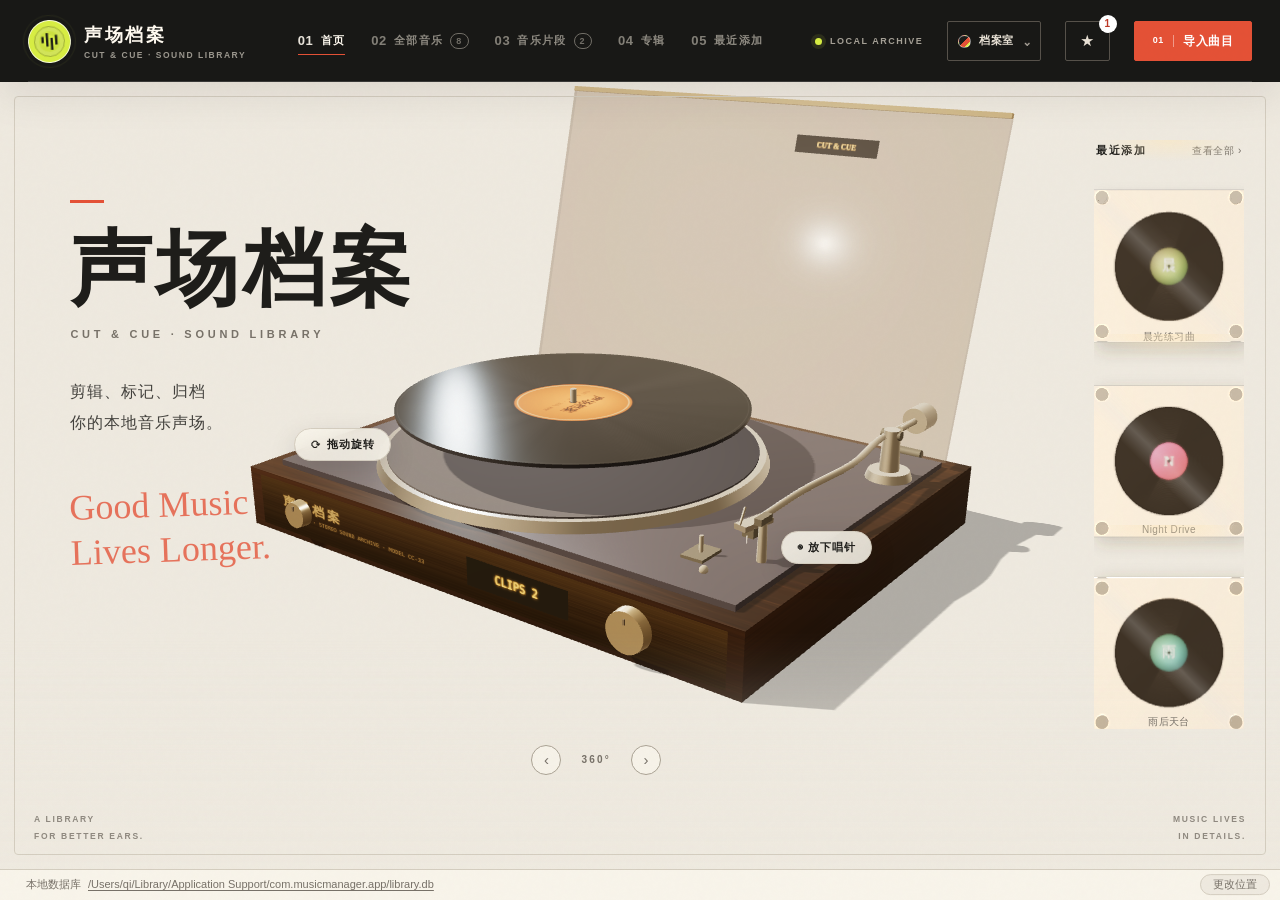
==== frontend/preview.html @ 33ef0e86 "feat: customizable database location with automatic migration - footer entry to pick a new database " ====
<!DOCTYPE html>
<html lang="zh-CN">
<head>
    <meta charset="UTF-8">
    <meta name="viewport" content="width=device-width, initial-scale=1.0">
    <title>声场档案</title>
    <link rel="stylesheet" href="style.css">
</head>

<body>

<div class="app">

    <div class="spatial-atmosphere" aria-hidden="true">
        <canvas id="soundfield"></canvas>
        <div class="spatial-orb spatial-orb-a"></div>
        <div class="spatial-orb spatial-orb-b"></div>
        <div class="spatial-grid"></div>
    </div>

    <!-- 顶部 -->
    <header class="topbar">
        <div class="brand">
            <div class="brand-icon" aria-hidden="true">
                <svg viewBox="0 0 44 44" role="presentation">
                    <path d="M8 24h4V13H8v11Zm8 7h4V7h-4v24Zm8 6h4V16h-4v21Zm8-9h4V11h-4v17Z"/>
                </svg>
            </div>
            <div>
                <div class="brand-title">声场档案</div>
                <div class="brand-subtitle">CUT &amp; CUE · SOUND LIBRARY</div>
            </div>
        </div>

        <nav class="top-nav" aria-label="主导航">
            <button class="nav-item active" data-view="home">
                <span class="top-nav-idx" aria-hidden="true">01</span>
                <span>首页</span>
            </button>

            <button class="nav-item" data-view="all">
                <span class="top-nav-idx" aria-hidden="true">02</span>
                <span>全部音乐</span>
                <span class="nav-count" id="allCount"><span class="nav-count-value">0</span></span>
            </button>

            <button class="nav-item" data-view="clips">
                <span class="top-nav-idx" aria-hidden="true">03</span>
                <span>音乐片段</span>
                <span class="nav-count" id="clipCount"><span class="nav-count-value">0</span></span>
            </button>

            <button class="nav-item" data-view="albums">
                <span class="top-nav-idx" aria-hidden="true">04</span>
                <span>专辑</span>
            </button>

            <button class="nav-item" data-view="recent">
                <span class="top-nav-idx" aria-hidden="true">05</span>
                <span>最近添加</span>
            </button>
        </nav>

        <div class="top-actions">
            <div class="studio-status"><span></span> LOCAL ARCHIVE</div>
            <div class="theme-switcher">
                <button
                    id="themeToggleBtn"
                    class="theme-toggle"
                    type="button"
                    aria-expanded="false"
                    aria-controls="themeMenu"
                >
                    <span class="theme-toggle-swatch" aria-hidden="true"></span>
                    <span id="themeToggleLabel">档案室</span>
                    <span class="theme-toggle-chevron" aria-hidden="true">⌄</span>
                </button>
                <div id="themeMenu" class="theme-menu hidden" role="menu" aria-label="选择界面主题">
                    <div class="theme-menu-label">APPEARANCE</div>
                    <button class="theme-option" type="button" role="menuitemradio" data-theme="archive" aria-checked="true">
                        <span class="theme-preview archive-preview" aria-hidden="true"><i></i><i></i><i></i></span>
                        <span><strong>档案室</strong><small>暖纸、墨黑、朱红</small></span>
                        <b aria-hidden="true">✓</b>
                    </button>
                    <button class="theme-option" type="button" role="menuitemradio" data-theme="sky" aria-checked="false">
                        <span class="theme-preview sky-preview" aria-hidden="true"><i></i><i></i><i></i></span>
                        <span><strong>云雾</strong><small>天青、雾白、暮紫</small></span>
                        <b aria-hidden="true">✓</b>
                    </button>
                </div>
            </div>
            <button id="openCandidatePanelBtn" class="secondary-btn candidate-panel-trigger" type="button" title="候选清单" aria-label="打开候选清单" aria-expanded="false">
                <span aria-hidden="true">★</span>
                <span id="candidateNavCount" class="candidate-trigger-count">0</span>
            </button>
            <button id="importBtn" class="primary-btn">
                <span class="button-index">01</span> 导入曲目
            </button>
        </div>
    </header>


    <div class="main">

        <!-- 左侧：Tag 快捷筛选 -->
        <aside class="sidebar">

            <div class="sidebar-controls">
                <button id="sidebarCollapseBtn" class="sidebar-collapse-btn" type="button" aria-expanded="true" title="收起导航">
                    <span aria-hidden="true">‹</span>
                    <span>收起导航</span>
                </button>
            </div>

            <div class="sidebar-section tag-section">
                <div class="sidebar-title">
                    <span>快捷筛选 · 全部 Tag</span>
                    <span class="sidebar-title-actions">
                        <button id="sidebarTagClearBtn" class="hidden" type="button">清空</button>
                        <button id="sidebarTagManageBtn" type="button">管理</button>
                    </span>
                </div>

                <div id="sidebarTags" class="sidebar-tags">
                    <div class="empty-small">暂无 Tag</div>
                </div>
            </div>

        </aside>


        <!-- 主区域 -->
        <main class="content">

            <!-- 工具栏 -->
            <div class="toolbar">

                <div class="search-box">
                    <span class="search-mark" aria-hidden="true"></span>
                    <input
                        id="searchInput"
                        type="text"
                        placeholder="搜索音乐名、专辑、作者、类型、年份或 Tag"
                    >
                    <button id="clearSearch" class="clear-search">×</button>
                    <span class="search-key" aria-hidden="true">/ </span>
                </div>

                <div id="viewButtons" class="view-buttons">
                    <button class="view-btn active" data-layout="list" title="列表视图" aria-label="列表视图">
                        ☰
                    </button>
                    <button class="view-btn" data-layout="grid" title="网格视图" aria-label="网格视图">
                        ▦
                    </button>
                </div>

                <button id="filterToggleBtn" class="secondary-btn toolbar-btn" aria-expanded="false">
                    ⌘ 筛选 <span id="filterActiveIndicator" class="filter-active-indicator hidden" aria-hidden="true"></span>
                </button>

                <button id="selectionToggleBtn" class="secondary-btn toolbar-btn">
                    选择
                </button>

                <button id="rowPlayToggleBtn" class="secondary-btn toolbar-btn" aria-pressed="true">
                    点击试听：开
                </button>

            </div>

            <div class="main-scroll-area">
            <section id="filterPanel" class="filter-panel hidden" aria-label="标签筛选">
                <div class="filter-panel-header">
                    <div>
                        <strong>当前筛选</strong>
                        <span id="filterEmptyHint">还没选中任何 Tag，在左侧点 Tag 即可筛选</span>
                    </div>
                    <div>
                        <button id="clearFiltersBtn" class="text-btn">清空筛选</button>
                    </div>
                </div>
                <div id="activeFilterTags" class="active-filter-tags"></div>
            </section>

            <section id="bulkToolbar" class="bulk-toolbar hidden">
                <span id="selectionCount">已选择 0 首</span>
                <button id="selectAllVisibleBtn" class="text-btn">全选本页</button>
                <div id="bulkTagControls" class="bulk-tag-controls">
                    <input id="bulkTagInput" type="text" placeholder="输入 Tag">
                    <button id="bulkAddTagBtn" class="secondary-btn">添加 Tag</button>
                    <button id="bulkRemoveTagBtn" class="secondary-btn">移除 Tag</button>
                </div>
                <button id="bulkDeleteBtn" class="text-btn danger-btn">删除已选</button>
                <button id="exitSelectionBtn" class="text-btn">完成</button>
            </section>


            <!-- 页面标题 -->
            <div class="page-header">
                <div>
                    <div class="page-kicker">THE SOUND ARCHIVE / 2026</div>
                    <h1 id="pageTitle">全部音乐</h1>
                    <div id="pageDescription" class="page-description">
                        你的本地音乐素材
                    </div>
                </div>

                <div class="result-info" id="resultInfo">
                    0 个音乐
                </div>
            </div>


            <!-- 内容 -->
            <div id="contentArea" class="content-area">
                <!-- JS 渲染 -->
            </div>
            </div>

        </main>


        <!-- 右侧详情 -->
        <aside id="detailPanel" class="detail-panel hidden">

            <div class="detail-header">
                <div class="detail-title">音乐详情</div>
                <button id="closeDetail" class="icon-btn">×</button>
            </div>

            <div id="detailContent"></div>

        </aside>

        <aside id="musicClipsPanel" class="music-clips-panel hidden">
            <div class="detail-header">
                <div>
                    <div class="detail-title">音乐片段</div>
                    <div id="musicClipsSource" class="clip-editor-source"></div>
                </div>
                <button id="closeMusicClips" class="icon-btn">×</button>
            </div>
            <div id="musicClipsBody" class="clips-panel-body"></div>
        </aside>


        <!-- 右侧候选面板 -->
        <aside id="candidatePanel" class="detail-panel hidden">

            <div class="detail-header">
                <div class="detail-title">
                    候选清单
                    <span id="candidatePanelCount" class="detail-title-count"></span>
                </div>
                <div class="candidate-panel-actions">
                    <button id="clearCandidatesBtn" class="text-btn" type="button">清空</button>
                    <button id="closeCandidatePanel" class="icon-btn">×</button>
                </div>
            </div>

            <div id="candidatePanelBody" class="detail-content"></div>

        </aside>

    </div>


    <!-- 底部播放器 -->
    <footer id="playerBar" class="player-bar hidden">

        <audio id="barAudio" preload="auto"></audio>

        <div class="player-left">

            <div class="player-icon">
                <canvas class="player-vinyl" width="84" height="84" aria-hidden="true"></canvas>
            </div>

            <div class="player-info">

                <div id="playerTitle" class="player-title">
                    未在播放
                </div>

                <div id="playerMeta" class="player-meta">
                    —
                </div>

            </div>

        </div>


        <div class="player-center">

            <button id="playerPrevBtn" class="player-btn" title="上一首">
                ⏮
            </button>

            <button id="playerPlayBtn" class="player-btn player-play" title="播放/暂停">
                ▶
            </button>

            <button id="playerNextBtn" class="player-btn" title="下一首">
                ⏭
            </button>

        </div>


        <div class="player-right">

            <canvas id="playerWave" title="进度"></canvas>

            <span id="playerTime" class="player-time">
                00:00 / 00:00
            </span>

            <button id="playerAddCandidateBtn" class="player-btn" title="加入候选">
                ＋
            </button>

            <button id="playerCandidatesBtn" class="player-btn" title="候选列表">
                ★
                <span id="candidateBadge" class="badge">0</span>
            </button>

            <button id="playerCloseBtn" class="player-btn" title="关闭播放器">
                ×
            </button>

        </div>

    </footer>

    <div class="database-path-wrap">
        <button id="databasePathLink" class="database-path" type="button" title="在 Finder 中显示数据库文件">
            <span>本地数据库</span>
            <span id="databasePath">正在读取数据库位置…</span>
        </button>
        <button id="changeDbLocationBtn" class="database-path-change" type="button" title="更改数据库位置">更改位置</button>
    </div>

</div>


<!-- ============================= -->
<!-- 导入音乐弹窗 -->
<!-- ============================= -->

<div id="importModal" class="modal hidden">

    <div class="modal-box">

        <div class="modal-header">
            <h2>导入音乐</h2>
            <button class="icon-btn" data-close-modal>×</button>
        </div>

        <div class="modal-body">

            <div
                id="dropZone"
                class="drop-zone"
            >
                <div class="drop-icon">♫</div>

                <div class="drop-title">
                    导入本地 MP3 音乐
                </div>

                <div class="drop-description">
                    可选择多个文件夹，自动扫描其中的 MP3 文件
                </div>

                <div class="drop-append-hint">
                    再次选择会追加到本次导入，重复文件自动忽略
                </div>

                <div class="import-source-actions">
                    <button id="chooseFileBtn" class="secondary-btn">选择文件</button>
                    <button id="chooseFolderBtn" class="primary-btn">选择文件夹</button>
                </div>
            </div>

            <fieldset class="album-source-control">
                <legend>专辑识别方式</legend>
                <span class="album-source-label">专辑</span>
                <label><input type="radio" name="albumSource" value="metadata" checked> 以 MP3 属性为准</label>
                <label><input type="radio" name="albumSource" value="folder"> 以文件夹名称为准</label>
            </fieldset>


            <div id="selectedFiles" class="selected-files"></div>

        </div>

        <div class="modal-footer">
            <button class="secondary-btn" data-close-modal>
                取消
            </button>

            <button
                id="confirmImportBtn"
                class="primary-btn"
                disabled
            >
                导入
            </button>
        </div>

    </div>

</div>


<!-- ============================= -->
<!-- 编辑音乐弹窗 -->
<!-- ============================= -->

<div id="editModal" class="modal hidden">

    <div class="modal-box small">

        <div class="modal-header">
            <h2>编辑音乐信息</h2>
            <button class="icon-btn" data-close-modal>×</button>
        </div>

        <div class="modal-body">

            <input type="hidden" id="editMusicId">

            <label>
                音乐名称
                <input id="editName" type="text">
            </label>

            <label>
                专辑
                <input id="editAlbum" type="text">
            </label>

            <label>
                Tag
                <div id="editTags" class="tag-editor"></div>

                <div class="tag-input-row">
                    <input
                        id="editTagInput"
                        type="text"
                        placeholder="输入新 Tag"
                    >
                    <button id="addEditTagBtn" class="secondary-btn">
                        添加
                    </button>
                </div>
            </label>

        </div>

        <div class="modal-footer">

            <button class="secondary-btn" data-close-modal>
                取消
            </button>

            <button id="saveEditBtn" class="primary-btn">
                保存
            </button>

        </div>

    </div>

</div>


<!-- 维度的新增/重命名、Tag 的新增/重命名都在侧栏原位输入，不再有操作浮层 -->


<!-- ============================= -->
<!-- 新建片段 -->
<!-- ============================= -->

<div id="clipEditorPanel" class="clip-editor-overlay hidden" role="dialog" aria-modal="true" aria-label="音乐片段编辑器">
<aside class="clip-editor-panel">

    <div class="clip-editor-header">
        <div>
            <div id="clipEditorTitle" class="detail-title">新建音乐片段</div>
            <div id="clipEditorMusicName" class="clip-editor-source"></div>
        </div>
        <button id="closeClipEditor" class="icon-btn">×</button>
    </div>

    <div class="clip-editor-body">

            <input type="hidden" id="clipMusicId">

            <div class="clip-editor-preview">
                <audio id="clipAudio"></audio>
                <button id="playFullTrackBtn" class="secondary-btn">▶ 从头试听</button>
                <button id="previewClipBtn" class="primary-btn">▶ 循环试听</button>
                <span id="clipCurrentTime" class="clip-current-time">00:00 / 00:00</span>
            </div>

            <!-- 时间轴 -->
            <div class="timeline-editor">

                <div class="clip-range-summary">
                    <span><b>IN</b> <input id="clipStartInput" type="text" inputmode="decimal" value="00:00"></span>
                    <strong id="clipSelectionDuration">选区 00:00</strong>
                    <span><b>OUT</b> <input id="clipEndInput" type="text" inputmode="decimal" value="00:00"></span>
                </div>

                <div id="timelineTrack" class="timeline-track">

                    <div id="timelinePlayhead" class="timeline-playhead"></div>

                    <div id="timelineSelection" class="timeline-selection">
                        <div id="startHandle" class="timeline-handle left" aria-label="入点"></div>
                        <div id="endHandle" class="timeline-handle right" aria-label="出点"></div>
                    </div>

                </div>

                <div class="timeline-buttons">
                    <button id="setStartBtn" class="secondary-btn" title="快捷键 I">
                        设入点 <kbd>I</kbd>
                    </button>

                    <button id="setEndBtn" class="secondary-btn" title="快捷键 O">
                        设出点 <kbd>O</kbd>
                    </button>
                </div>
                <p class="timeline-help">拖动两端调整范围；点击轨道定位播放头，再用 I / O 标记。</p>

            </div>


            <label class="clip-name-field">
                保存为素材 <span>可修改</span>
                <input
                    id="clipName"
                    type="text"
                    placeholder="例如：情绪渐起"
                >
            </label>


            <details class="clip-tags-details">
                <summary>Tag <span>可选</span></summary>

                <div
                    id="clipTags"
                    class="tag-editor"
                ></div>

                <div class="tag-input-row">

                    <input
                        id="clipTagInput"
                        type="text"
                        placeholder="输入新 Tag"
                    >

                    <button
                        id="addClipTagBtn"
                        class="secondary-btn"
                    >
                        添加
                    </button>

                </div>

                <div class="tag-suggestions">
                    <div class="suggestion-title">
                        已有 Tag
                    </div>

                    <div id="clipTagSuggestions"></div>
                </div>

            </details>

    </div>

    <div class="clip-editor-footer">
        <button id="cancelClipEditor" class="secondary-btn">取消</button>
        <button id="saveClipBtn" class="primary-btn">保存片段</button>
    </div>

</aside>
</div>


<!-- Toast -->
<div id="toast" class="toast"></div>


<script src=".preview/mock-tauri.js"></script>
    <script src="vendor/three.min.js"></script>
<script src="soundfield.js"></script>
<script src="waveform.js"></script>
<script src="turntable.js"></script>
<script src="vinylwall.js"></script>
<script src="app.js"></script>

</body>
</html>
---- frontend/style.css ----
/* =========================================================
   声场档案 — 设计系统
   ========================================================= */

* {
    box-sizing: border-box;
}

:root {
    /* 基础色 */
    --bg: #f4f5fb;
    --panel: #ffffff;
    --border: #ebeef4;
    --border-strong: #dfe3ee;
    --text: #1e2233;
    --subtext: #8a90a5;
    --hover: #f2f4fa;

    /* 强调色 — 靛蓝 → 紫罗兰渐变 */
    --primary: #6366f1;
    --primary-strong: #4f46e5;
    --primary-2: #8b5cf6;
    --primary-grad: linear-gradient(135deg, #6366f1 0%, #8b5cf6 100%);
    --primary-light: #f0f1ff;
    --primary-soft: #e7e9ff;
    --ring: rgba(99, 102, 241, 0.25);

    --danger: #f43f5e;
    --warning: #f59e0b;
    --tag: #eef0ff;
    --tag-text: #5b5bd6;

    /* 圆角 */
    --r-sm: 8px;
    --r-md: 12px;
    --r-lg: 16px;
    --r-xl: 20px;
    --r-pill: 999px;

    /* 阴影 */
    --shadow-sm: 0 1px 3px rgba(30, 34, 51, 0.06);
    --shadow-md: 0 6px 18px rgba(30, 34, 51, 0.08);
    --shadow-lg: 0 20px 50px rgba(30, 34, 51, 0.14);
}

/* 柔和滚动条 */
::-webkit-scrollbar {
    width: 10px;
    height: 10px;
}
::-webkit-scrollbar-thumb {
    background: #d4d9e6;
    border-radius: 999px;
    border: 3px solid transparent;
    background-clip: content-box;
}
::-webkit-scrollbar-thumb:hover {
    background: #bcc3d6;
    background-clip: content-box;
}
::-webkit-scrollbar-track {
    background: transparent;
}

html,
body {
    height: 100%;
}

body {
    margin: 0;
    font-family:
        -apple-system,
        BlinkMacSystemFont,
        "Segoe UI",
        "PingFang SC",
        "Microsoft YaHei",
        sans-serif;

    background: var(--bg);
    color: var(--text);

    -webkit-font-smoothing: antialiased;
    text-rendering: optimizeLegibility;
}

button {
    font-family: inherit;
}

/* =========================
   APP
========================= */

.app {
    height: 100vh;
    display: flex;
    flex-direction: column;
}


/* =========================
   TOPBAR
========================= */

.topbar {
    height: 68px;
    flex-shrink: 0;

    background: var(--panel);
    border-bottom: 1px solid var(--border);

    display: flex;
    align-items: center;
    justify-content: space-between;

    padding: 0 26px;
}

.brand {
    display: flex;
    align-items: center;
    gap: 13px;
}

.brand-icon {
    width: 40px;
    height: 40px;

    border-radius: 12px;

    background: var(--primary-grad);
    color: white;

    display: flex;
    align-items: center;
    justify-content: center;

    font-size: 21px;

    box-shadow: 0 4px 12px rgba(99, 102, 241, 0.35);
}

.brand-title {
    font-size: 16px;
    font-weight: 700;
    letter-spacing: 0.2px;
}

.brand-subtitle {
    font-size: 11px;
    color: var(--subtext);
    margin-top: 2px;
}

.top-actions .primary-btn {
    padding: 0 18px;
}

.top-actions .theme-toggle,
.top-actions .candidate-panel-trigger,
.top-actions .primary-btn {
    box-sizing: border-box;
    height: 40px;
    min-height: 40px;
}

.candidate-panel-trigger {
    position: relative;
    display: inline-flex;
    align-items: center;
    justify-content: center;
    gap: 7px;
    width: 36px;
    min-height: 36px;
    padding: 0;
    color: #fff;
    background: var(--primary-strong);
    border-color: var(--primary-strong);
    font-size: 17px;
}

.candidate-trigger-count {
    position: absolute;
    top: -7px;
    right: -8px;
    display: inline-flex;
    align-items: center;
    justify-content: center;
    min-width: 18px;
    height: 18px;
    padding: 0 5px;
    border-radius: 999px;
    background: #fff;
    color: var(--primary-strong);
    font-size: 10px;
    font-weight: 700;
}

.candidate-panel-trigger:hover {
    color: #fff;
    background: var(--primary);
    border-color: var(--primary);
}

.top-actions .candidate-panel-trigger {
    color: #e8e1d5;
    background: transparent;
    border-color: #56514a;
    border-radius: 2px;
}

.top-actions .candidate-panel-trigger:not(.is-active):hover {
    color: #fff;
    background: #292825;
    border-color: #aaa294;
}

body[data-theme="sky"] .top-actions .candidate-panel-trigger {
    color: var(--primary-strong);
    background: rgba(255,255,255,.7);
    border-color: var(--border-strong);
    border-radius: 9px;
}

body[data-theme="sky"] .top-actions .candidate-panel-trigger:not(.is-active):hover {
    color: var(--primary-strong);
    background: var(--primary-light);
    border-color: var(--primary);
}

.top-actions .candidate-panel-trigger.is-active,
body[data-theme="sky"] .top-actions .candidate-panel-trigger.is-active {
    color: #fff;
    background: var(--primary);
    border-color: var(--primary);
}

body[data-theme="sky"] .top-actions .candidate-panel-trigger.is-active {
    background: var(--primary-grad);
    border-color: transparent;
    box-shadow: 0 10px 24px rgba(62, 130, 164, 0.18);
}


/* =========================
   MAIN
========================= */

.main {
    flex: 1;
    display: flex;
    min-height: 0;
}


/* =========================
   SIDEBAR
========================= */

.sidebar {
    width: 232px;
    flex-shrink: 0;

    background: #fafbfe;
    border-right: 1px solid var(--border);

    padding: 20px 14px;

    overflow-y: auto;
}

.sidebar-section {
    margin-bottom: 26px;
}

.sidebar-title {
    padding: 0 12px 9px;

    font-size: 11px;
    font-weight: 700;

    color: #a8aec2;
    letter-spacing: 0.8px;
    text-transform: uppercase;
}

.tag-section .sidebar-title {
    display: flex;
    align-items: center;
    justify-content: space-between;
    gap: 8px;
}

.tag-section .sidebar-title-actions {
    display: flex;
    align-items: center;
    gap: 6px;
}

#sidebarTagManageBtn,
#sidebarTagClearBtn {
    border: 1px solid var(--border);
    border-radius: var(--r-pill);
    padding: 2px 9px;
    min-height: 0;

    background: transparent;
    color: var(--subtext);
    cursor: pointer;
    font: inherit;
    font-size: 11px;
    font-weight: 500;
    letter-spacing: normal;
    text-transform: none;
    white-space: nowrap;
}

#sidebarTagManageBtn:hover,
#sidebarTagClearBtn:hover {
    border-color: var(--primary);
    color: var(--primary-strong);
}

.nav-item {
    position: relative;

    width: 100%;
    height: 40px;

    border: 0;
    background: transparent;

    border-radius: 10px;

    padding: 0 12px;

    display: flex;
    align-items: center;
    gap: 11px;

    color: #5a6073;

    cursor: pointer;
    text-align: left;

    font-size: 13.5px;

    transition: background 0.15s, color 0.15s;
}

.nav-item:hover {
    background: var(--hover);
    color: var(--text);
}

.nav-item.active {
    background: var(--primary-light);
    color: var(--primary-strong);
    font-weight: 600;
}

.nav-item.active::before {
    content: "";
    position: absolute;
    left: -14px;
    top: 50%;
    transform: translateY(-50%);

    width: 3px;
    height: 22px;

    border-radius: 0 3px 3px 0;
    background: var(--primary-grad);
}

.nav-item > span:first-child {
    width: 18px;
    text-align: center;
    font-size: 13px;
}

.nav-count {
    margin-left: auto;

    min-width: 20px;
    height: 20px;

    display: inline-flex;
    align-items: center;
    justify-content: center;

    padding: 0 6px;

    font-size: 11px;
    font-weight: 600;

    color: #8a90a5;
    background: #eceff5;
    border-radius: var(--r-pill);
}

.nav-item.active .nav-count {
    color: var(--primary-strong);
    background: var(--primary-soft);
}

.sidebar-tags {
    display: flex;
    flex-direction: column;

    /* 与上方 .sidebar-title / .nav-item 的内容盒对齐：左侧 12px 内缩让维度名、
       Tag 行与导航项站在同一条左对齐线上，右侧 8px 让 Tag 计数徽标、维度开合与
       导航计数徽标落在同一条右对齐线上（徽标本身还带 4px 行内边距）。 */
    padding: 0 8px 0 12px;
}


/* 侧边栏 Tag 树：Musicbed 式分面列表——维度整宽行 + checkbox Tag 行 */

.sidebar-tag-tree {
    display: flex;
    flex-direction: column;
}

.sidebar-tag-dimension {
    border-bottom: 1px solid var(--border);
}

.sidebar-tag-dimension-row {
    display: flex;
    align-items: center;

    /* 与 .nav-item 一致：18px 图标列 + 11px 间距，维度名正好落在导航文字那一列。 */
    gap: 11px;

    /* 行高贴近导航项（32px）而不是原来的 46px，维度行才像同一套侧栏组件。 */
    min-height: 38px;

    /* 左右内缩由 .sidebar-tags 统一提供，只在这里保留 4px，
       让维度开合按钮与上方导航计数徽标右对齐。 */
    padding: 6px 4px 6px 0;

    cursor: pointer;
}

/* 维度图标沿用导航项「图标 + 文案」的排布，避免维度行显得孤立。 */
.sidebar-tag-dimension-icon {
    flex-shrink: 0;
    width: 18px;

    color: var(--text);
    text-align: center;
    font-size: 13px;
    opacity: .9;
}

.sidebar-tag-dimension-name {
    flex-shrink: 0;

    /* 字号、字重与 .nav-item 看齐，不再比导航项更抢眼。 */
    color: var(--text);
    font-size: 13px;
    font-weight: 500;
}

/* 维度名右侧截断显示该维度已选中的 Tag 名（收起态也保留）。 */
.sidebar-tag-dimension-selected {
    flex: 1;
    min-width: 0;
    overflow: hidden;
    text-overflow: ellipsis;
    white-space: nowrap;

    color: var(--subtext);
    font-size: 12px;
}

.sidebar-tag-dimension-pill {
    flex-shrink: 0;

    min-width: 18px;
    height: 18px;
    padding: 0 5px;

    display: inline-flex;
    align-items: center;
    justify-content: center;

    border-radius: 99px;

    background: var(--primary-strong);
    color: #ffffff;
    font-size: 11px;
    font-weight: 600;
    line-height: 1;
}

/* 维度开合：1.5px 圆头细线箭头（markup 里是 <svg class="chevron">）。
   不用「＋/×」——× 会被读成删除，而管理态里维度行本来就有 ＋（新增根 Tag）和
   ×（删除维度）两个按钮；也不用实心三角 ▼/▶ 或字符字形，那个尺寸下太笨重 /
   太糊，细线圆头描边只有 SVG 画得出。 */
.sidebar-tag-dimension-toggle {
    border: 0;
    background: transparent;
    padding: 0;
    width: 22px;
    height: 22px;
    flex-shrink: 0;

    display: inline-flex;
    align-items: center;
    justify-content: center;

    color: var(--subtext);
    cursor: pointer;
}

/* 展开向下「⌄」；收起时整枚箭头转 -90° 变成向右「›」。
   方向只看 aria-expanded，所以 JS 侧不需要再输出或替换任何字形。 */
.sidebar-tag-dimension-toggle .chevron,
.sidebar-tag-caret .chevron {
    display: block;
    width: 12px;
    height: 12px;
    transition: transform 0.16s ease;
}

.sidebar-tag-caret .chevron { width: 10px; height: 10px; }

.sidebar-tag-dimension-toggle[aria-expanded="false"] .chevron,
.sidebar-tag-caret[aria-expanded="false"] .chevron {
    transform: rotate(-90deg);
}

.sidebar-tag-dimension-row:hover .sidebar-tag-dimension-toggle,
.sidebar-tag-dimension-toggle:hover {
    color: var(--text);
}

.sidebar-tag-dimension-body {
    display: flex;
    flex-direction: column;
    padding: 0 0 10px;
}

.sidebar-tag-dimension.is-collapsed .sidebar-tag-dimension-body {
    display: none;
}

/* 有子级的 Tag 行在 checkbox 左侧放同一款细线箭头，尺寸比维度那枚小一档。 */
.sidebar-tag-caret {
    border: 0;
    background: transparent;
    padding: 0;
    width: 17px;
    height: 17px;
    flex-shrink: 0;

    display: inline-flex;
    align-items: center;
    justify-content: center;

    border-radius: var(--r-sm);

    color: var(--subtext);
    cursor: pointer;
}

.sidebar-tag-caret:hover {
    background: var(--hover);
    color: var(--text);
}

.sidebar-tag-caret-spacer {
    width: 17px;
    flex-shrink: 0;
}

.sidebar-tag-row {
    display: flex;
    align-items: center;

    /* 层级越深缩进越多，但侧栏宽度就这么多：缩进到第 3 层就不再增长，
       否则深层级的 Tag 名（连同 checkbox）会被右侧操作按钮挤到看不见。 */
    margin-left: min(calc(var(--tag-depth, 0) * 12px), 36px);

    border-radius: var(--r-sm);
}

.sidebar-tag-children {
    display: flex;
    flex-direction: column;
}

.sidebar-tag-children.is-collapsed {
    display: none;
}

.sidebar-tag {
    flex: 1;
    min-width: 0;

    border: 0;
    background: transparent;

    padding: 6px 4px;

    border-radius: var(--r-sm);

    display: flex;
    align-items: center;
    gap: 8px;

    text-align: left;

    cursor: pointer;

    color: var(--text);
    font: inherit;
    font-size: 13px;

    touch-action: none;
    user-select: none;
    -webkit-user-select: none;
}

/* ---------- 侧栏内联编辑（新增/重命名维度与 Tag） ---------- */

/* 原位输入框：底下一道强调色细线，其余和所在行保持同一排版。
   高度锁成 18px（= 文字行高），下划线算在盒内，这样切到编辑态时
   这一行不会比只读态高出来几个像素。 */
.sidebar-tag-input {
    flex: 1;
    min-width: 0;

    box-sizing: border-box;
    height: 18px;
    padding: 0;

    border: 0;
    border-bottom: 1px solid var(--primary);
    border-radius: 0;
    background: transparent;

    color: inherit;
    font: inherit;
    font-size: 13px;
    line-height: 18px;

    user-select: text;
    -webkit-user-select: text;
    outline: none;
}

.sidebar-tag-input::placeholder {
    color: var(--subtext);
    opacity: .85;
}

/* 维度名本身是 500 字重，重命名时输入框别掉回 400。 */
.sidebar-tag-dimension-row .sidebar-tag-input {
    font-weight: 500;
}

/* 重命名的那一行整体变成可输入状态：不要按钮手势，也不要禁止选中文字。 */
.sidebar-tag.is-editing {
    cursor: default;
    touch-action: auto;
    user-select: auto;
    -webkit-user-select: auto;
}

/* 新增时的空 checkbox 只作为占位，画出位置不画对勾。 */
.sidebar-tag-checkbox.is-draft {
    opacity: .5;
}

.sidebar-tag-dimension-row.is-draft .sidebar-tag-dimension-icon {
    opacity: .5;
}

.sidebar-tag:hover {
    background: var(--hover);
}

.sidebar-tag-checkbox {
    width: 15px;
    height: 15px;
    flex-shrink: 0;

    display: inline-flex;
    align-items: center;
    justify-content: center;

    border: 1px solid var(--border-strong);
    border-radius: 3px;

    background: transparent;
    color: transparent;
    font-size: 10px;
    line-height: 1;

    transition: background 0.15s, border-color 0.15s, color 0.15s;
}

.sidebar-tag.is-selected .sidebar-tag-checkbox {
    background: var(--primary-strong);
    border-color: var(--primary-strong);
    color: #ffffff;
}

.sidebar-tag.is-selected .sidebar-tag-name {
    font-weight: 600;
}

.sidebar-tag-name {
    flex: 1;
    min-width: 0;
    overflow: hidden;
    text-overflow: ellipsis;
    white-space: nowrap;
}

.sidebar-tag-count {
    flex-shrink: 0;

    color: var(--subtext);
    font-size: 11px;
    font-variant-numeric: tabular-nums;
}

.sidebar-tag-ops {
    display: none;
    align-items: center;
    gap: 1px;

    padding-right: 4px;
}

.sidebar-tag-dimension-row .sidebar-tag-ops {
    padding-right: 0;
}

.sidebar-tag-tree.is-managing .sidebar-tag-ops {
    display: inline-flex;
}

/* 管理态下每行右侧已经有三个操作按钮，再挂一个数量会把 Tag 名挤没，
   而且这时候用户关注的是结构而不是曲目数。 */
.sidebar-tag-tree.is-managing .sidebar-tag-count {
    display: none;
}

.sidebar-tag-ops button {
    border: 0;
    background: transparent;
    padding: 0;
    width: 17px;
    height: 17px;

    display: inline-flex;
    align-items: center;
    justify-content: center;

    color: var(--subtext);
    cursor: pointer;
    font-size: 13px;
    line-height: 1;
}

.sidebar-tag-ops button:hover {
    color: var(--primary-strong);
}

.sidebar-tag-ops button[data-sidebar-tag-delete]:hover,
.sidebar-tag-ops button[data-dimension-delete]:hover {
    color: var(--danger);
}

.sidebar-tag-row.is-dragging {
    opacity: 0.45;
}

.sidebar-tag-row.is-drop-target {
    outline: 2px solid var(--primary);
    outline-offset: -2px;
    background: var(--primary-light);
}

.sidebar-tag-dimension-row.is-drop-target {
    outline: 2px solid var(--primary);
    outline-offset: -2px;
    background: var(--primary-light);
}

.sidebar-tag-add-dimension {
    align-self: flex-start;
    border: 1px dashed var(--primary);
    border-radius: var(--r-pill);
    padding: 4px 10px;
    margin: 8px 0 0;

    background: transparent;
    color: var(--primary-strong);
    cursor: pointer;
    font: inherit;
    font-size: 12px;
}

.sidebar-tag-add-dimension:hover {
    background: var(--primary-light);
}


/* 打 Tag 时按维度分组的「已有 Tag」列表 */

.tag-pick-group {
    margin-bottom: 8px;
}

.tag-pick-group-title {
    margin-bottom: 4px;
    color: var(--subtext);
    font-size: 11px;
}

.tag-pick-group-tags {
    display: flex;
    flex-wrap: wrap;
}

.empty-small {
    color: #a8aec2;
    padding: 6px 12px;
    font-size: 12px;
}


/* =========================
   CONTENT
========================= */

.content {
    flex: 1;
    min-width: 0;

    display: flex;
    flex-direction: column;

    overflow: hidden;
}


/* =========================
   TOOLBAR
========================= */

.toolbar {
    height: 68px;
    flex-shrink: 0;

    display: flex;
    align-items: center;
    gap: 12px;

    padding: 0 26px;

    background: var(--panel);
    border-bottom: 1px solid var(--border);
}

.toolbar-btn { margin-left: auto; }
.toolbar-btn + .toolbar-btn { margin-left: 0; }

.filter-panel,
.bulk-toolbar {
    flex-shrink: 0;
    padding: 14px 26px;
    background: #fff;
    border-bottom: 1px solid var(--border);
}

.danger-btn { color: var(--danger); }

.main-scroll-area {
    flex: 1;
    min-height: 0;
    overflow-y: auto;
    overflow-x: hidden;
    display: flex;
    flex-direction: column;
}

.filter-panel-header,
.bulk-toolbar,
.bulk-tag-controls,
.active-filter-tags {
    display: flex;
    align-items: center;
    gap: 10px;
}

.filter-panel-header { justify-content: space-between; }
.filter-panel-header span { margin-left: 8px; font-size: 12px; color: var(--subtext); }
.active-filter-tags { min-height: 0; flex-wrap: wrap; margin: 12px 0 4px; }
.active-filter-tag { border: 0; border-radius: var(--r-pill); padding: 8px 12px; background: var(--primary-light); color: var(--primary-strong); cursor: pointer; font-size: 14px; }
.tag-drag-ghost { position: fixed; z-index: 1000; pointer-events: none; padding: 6px 10px; border: 1px solid var(--primary); border-radius: var(--r-pill); background: #fff; color: var(--primary-strong); box-shadow: var(--shadow-md); font-size: 12px; transform: translate(-50%, -50%); }
.text-btn { border: 0; background: transparent; color: var(--primary-strong); cursor: pointer; font: inherit; font-size: 12px; white-space: nowrap; }
.bulk-toolbar { justify-content: flex-start; background: var(--primary-light); flex-wrap: wrap; row-gap: 8px; }
.bulk-toolbar #selectionCount { font-weight: 600; color: var(--primary-strong); }
.bulk-tag-controls { margin-left: auto; }
.bulk-tag-controls input { width: 150px; height: 36px; border: 1px solid var(--border-strong); border-radius: 9px; padding: 0 10px; font: inherit; font-size: 13px; }

.search-box {
    width: 420px;
    max-width: 60vw;

    height: 40px;

    border: 1px solid var(--border);
    border-radius: var(--r-pill);

    background: #f5f6fa;

    display: flex;
    align-items: center;

    padding: 0 14px;

    color: #a8aec2;

    transition: border-color 0.15s, background 0.15s, box-shadow 0.15s;
}

.search-box:focus-within {
    background: #fff;
    border-color: var(--primary);
    box-shadow: 0 0 0 4px var(--ring);
}

.search-box input {
    flex: 1;

    border: 0;
    outline: 0;
    background: transparent;

    padding: 0 9px;

    font-size: 13px;
    color: var(--text);
}

.search-box input::placeholder {
    color: #a8aec2;
}

.clear-search {
    border: 0;
    background: transparent;

    color: #a8aec2;

    cursor: pointer;

    font-size: 18px;
    line-height: 1;

    padding: 0;
}

.clear-search:hover {
    color: var(--subtext);
}

.view-buttons {
    margin-left: auto;

    display: flex;

    gap: 2px;

    background: #f5f6fa;
    border: 1px solid var(--border);
    border-radius: 10px;

    padding: 3px;
}

.view-btn {
    width: 32px;
    height: 30px;

    border: 0;
    background: transparent;

    border-radius: 7px;

    cursor: pointer;

    color: #a8aec2;
    font-size: 14px;

    display: flex;
    align-items: center;
    justify-content: center;

    transition: background 0.15s, color 0.15s, box-shadow 0.15s;
}

.view-btn.active {
    background: #fff;
    color: var(--primary-strong);
    box-shadow: var(--shadow-sm);
}


/* =========================
   PAGE HEADER
========================= */

.page-header {
    padding: 26px 26px 16px;

    display: flex;
    align-items: end;
    justify-content: space-between;
}

.page-header h1 {
    margin: 0;

    font-size: 22px;
    font-weight: 700;
    letter-spacing: 0.2px;
}

.page-description {
    margin-top: 6px;

    font-size: 12.5px;
    color: var(--subtext);
}

.result-info {
    font-size: 12.5px;
    color: var(--subtext);
    background: #fff;
    border: 1px solid var(--border);
    border-radius: var(--r-pill);
    padding: 5px 13px;
    box-shadow: var(--shadow-sm);
}


/* =========================
   CONTENT AREA
========================= */

.content-area {
    flex: 0 0 auto;
    min-height: 0;
    overflow: visible;

    padding: 0 26px 36px;
}

.database-path {
    position: relative;
    z-index: 1;
    display: flex;
    align-items: center;
    gap: 7px;
    min-width: 0;
    width: 100%;
    flex-shrink: 0;
    padding: 8px 64px 8px 26px;
    border: 0;
    border-top: 1px solid var(--border);
    background: var(--panel);
    color: var(--subtext);
    cursor: pointer;
    font-size: 11px;
    text-align: left;
}

.database-path span:last-child {
    overflow: hidden;
    text-overflow: ellipsis;
    text-decoration: underline;
    text-underline-offset: 2px;
    white-space: nowrap;
}

.database-path:hover {
    color: var(--primary-strong);
}

.database-path-wrap {
    position: relative;
    z-index: 1;
    flex-shrink: 0;
}

.database-path-change {
    position: absolute;
    right: 10px;
    top: 50%;
    transform: translateY(-50%);
    z-index: 2;
    border: 1px solid var(--border);
    border-radius: var(--r-pill, 999px);
    background: var(--bg);
    color: var(--subtext);
    cursor: pointer;
    font-size: 11px;
    padding: 3px 12px;
}

.database-path-change:hover {
    color: var(--primary-strong);
    border-color: var(--primary-strong);
}


/* =========================
   MUSIC LIST
========================= */

.music-list {
    background: var(--panel);

    border: 1px solid var(--border);
    border-radius: var(--r-lg);

    overflow: hidden;

    box-shadow: var(--shadow-sm);
}

.music-row {
    min-height: 76px;

    display: flex;
    align-items: center;

    padding: 12px 16px;

    border-bottom: 1px solid var(--border);

    cursor: pointer;

    transition: background 0.15s;
}

.music-row.is-selected,
.music-card.is-selected { border-color: var(--primary); background: var(--primary-light); }
.music-select { display: inline-flex; align-items: center; margin: 0 2px 0 0; cursor: pointer; }
.music-select input { width: 16px; height: 16px; accent-color: var(--primary); }
.card-select { position: absolute; top: 12px; right: 12px; }

.music-row:last-child {
    border-bottom: 0;
}

.music-row:hover {
    background: #fafbfe;
}

.music-icon {
    width: 46px;
    height: 46px;

    border-radius: 12px;

    background: linear-gradient(135deg, #eef0ff 0%, #f5f2ff 100%);
    color: #7773d8;

    display: flex;
    align-items: center;
    justify-content: center;

    margin-right: 14px;

    font-size: 20px;

    flex-shrink: 0;
}

.music-icon img { width: 100%; height: 100%; display: block; object-fit: cover; border-radius: inherit; }

.music-main {
    flex: 1;
    min-width: 0;
}

.music-name {
    font-size: 14px;
    font-weight: 600;

    overflow: hidden;
    white-space: nowrap;
    text-overflow: ellipsis;
}

.music-meta {
    margin-top: 5px;

    color: var(--subtext);

    font-size: 11.5px;

    display: flex;
    gap: 14px;
}

.music-tags {
    display: flex;
    gap: 6px;

    margin-top: 8px;

    flex-wrap: wrap;
}

.tag {
    display: inline-flex;
    align-items: center;

    height: 22px;

    padding: 0 9px;

    border-radius: var(--r-pill);

    background: var(--tag);

    color: var(--tag-text);

    font-size: 11px;
    font-weight: 500;
}

.music-actions {
    display: flex;
    gap: 6px;

    margin-left: 16px;
}

.icon-action {
    width: 32px;
    height: 32px;

    border: 1px solid var(--border);
    border-radius: 9px;

    background: #fff;

    cursor: pointer;

    color: #8a90a5;

    display: inline-flex;
    align-items: center;
    justify-content: center;

    transition: background 0.15s, color 0.15s, border-color 0.15s, box-shadow 0.15s;
}

.icon-action:hover {
    background: var(--primary-light);
    border-color: var(--primary-soft);
    color: var(--primary-strong);
    box-shadow: var(--shadow-sm);
}


/* =========================
   GRID
========================= */

.music-grid {
    display: grid;

    grid-template-columns:
        repeat(auto-fill, minmax(240px, 1fr));

    gap: 16px;
}

.music-card {
    position: relative;
    background: var(--panel);

    border: 1px solid var(--border);
    border-radius: var(--r-lg);

    padding: 14px;

    cursor: pointer;

    box-shadow: var(--shadow-sm);

    transition: transform 0.18s ease, box-shadow 0.18s ease, border-color 0.18s ease;
}

.music-card:hover {
    transform: translateY(-3px);
    border-color: var(--primary-soft);
    box-shadow: var(--shadow-md);
}

.card-icon {
    height: 132px;

    background: linear-gradient(135deg, #eef0ff 0%, #f5f2ff 100%);
    color: #7773d8;

    border-radius: var(--r-md);

    display: flex;
    align-items: center;
    justify-content: center;

    font-size: 44px;

    margin-bottom: 14px;
}

.card-name {
    font-weight: 600;
    font-size: 14px;

    white-space: nowrap;
    overflow: hidden;
    text-overflow: ellipsis;
}

.card-meta {
    font-size: 11.5px;
    color: var(--subtext);

    margin-top: 5px;
}

.card-tags {
    margin-top: 10px;

    display: flex;
    gap: 5px;
    flex-wrap: wrap;
}


/* =========================
   EMPTY
========================= */

.empty-state {
    min-height: 360px;

    display: flex;
    flex-direction: column;

    align-items: center;
    justify-content: center;

    color: #a8aec2;
}

.empty-icon {
    font-size: 48px;
    margin-bottom: 14px;
}

.empty-title {
    color: #5a6073;
    font-weight: 600;
    font-size: 15px;
}

.empty-description {
    font-size: 12.5px;
    margin-top: 6px;
}


/* =========================
   DETAIL PANEL
========================= */

.detail-panel {
    width: 368px;
    flex-shrink: 0;

    background: var(--panel);

    border-left: 1px solid var(--border);

    display: flex;
    flex-direction: column;

    overflow: hidden;
}

.music-clips-panel {
    width: 50%;
    min-width: 420px;
    flex: 1 1 50%;
    background: var(--panel);
    border-left: 1px solid var(--border);
    display: flex;
    flex-direction: column;
    overflow: hidden;
}

.main:has(.music-clips-panel:not(.hidden)) .content {
    flex: 0 1 50%;
}

.clips-panel-body { padding: 20px; overflow-y: auto; }
.clips-panel-body .clip-list { gap: 12px; }
.candidate-item-tags { display: flex; flex-wrap: wrap; gap: 5px; margin-top: 8px; }
.tag-result-groups { display: grid; gap: 24px; }
.tag-result-tabs { display: flex; gap: 8px; border-bottom: 1px solid var(--border); padding-bottom: 12px; }
.tag-result-tab { border: 1px solid var(--border-strong); border-radius: var(--r-pill); background: #fff; padding: 7px 13px; color: #5a6073; cursor: pointer; font: inherit; font-size: 13px; }
.tag-result-tab span { margin-left: 4px; color: var(--subtext); font-size: 11px; }
.tag-result-tab.active { border-color: transparent; background: var(--primary-grad); color: #fff; font-weight: 600; }
.tag-result-tab.active span { color: #fff; }
.tag-result-heading { display: flex; align-items: center; gap: 7px; margin-bottom: 10px; color: #5a6073; font-size: 13px; font-weight: 700; }
.tag-result-heading span { display: inline-flex; align-items: center; justify-content: center; min-width: 20px; height: 20px; padding: 0 6px; border-radius: var(--r-pill); background: var(--primary-light); color: var(--primary-strong); font-size: 11px; }

.detail-header {
    height: 62px;

    border-bottom: 1px solid var(--border);

    padding: 0 20px;

    display: flex;
    align-items: center;
    justify-content: space-between;
}

.detail-title {
    font-weight: 700;
    font-size: 15px;
}

.detail-title-count {
    font-size: 12px;
    font-weight: 500;
    color: var(--subtext);
    margin-left: 4px;
}

.candidate-panel-actions {
    display: flex;
    align-items: center;
    gap: 8px;
}

.detail-content {
    overflow-y: auto;
}

#detailContent {
    overflow-y: auto;
    padding: 22px;
}

.detail-name {
    font-size: 20px;
    font-weight: 700;

    letter-spacing: 0.2px;

    word-break: break-word;
}

.detail-path {
    font-size: 11.5px;
    color: #a8aec2;

    margin-top: 9px;

    word-break: break-all;
}

.detail-section {
    margin-top: 26px;
}

.detail-section-title {
    font-size: 12px;
    font-weight: 700;

    color: #5a6073;

    margin-bottom: 10px;
}

.clip-section-heading { display: flex; align-items: center; justify-content: space-between; gap: 8px; }
.clip-section-heading .primary-btn { height: 32px; padding: 0 11px; font-size: 12px; }

.detail-value {
    font-size: 13.5px;
}

.detail-tags {
    display: flex;
    flex-wrap: wrap;
    gap: 6px;
}

.detail-tabs {
    display: flex;
    gap: 6px;
    margin-bottom: 16px;
    border-bottom: 1px solid var(--border);
    padding-bottom: 10px;
}

/* 片段已移至独立侧栏，详情面板只承载原曲信息。 */
.detail-tabs { display: none; }
#detailTabClips { display: none !important; }

.detail-tab {
    padding: 7px 16px;
    border: 1px solid var(--border);
    border-radius: var(--r-pill);
    background: #fff;
    cursor: pointer;
    font-size: 13px;
    color: var(--subtext);
    transition: all 0.15s;
}

.detail-tab:hover {
    background: var(--hover);
    color: var(--text);
}

.detail-tab.active {
    background: var(--primary-grad);
    border-color: transparent;
    color: white;
    font-weight: 600;
    box-shadow: 0 4px 12px rgba(99, 102, 241, 0.3);
}

.detail-edit .detail-section-title {
    display: flex;
    align-items: baseline;
    gap: 8px;
}

.detail-edit-hint {
    font-size: 11px;
    font-weight: 400;
    color: var(--subtext);
}

.detail-edit label {
    display: block;
    margin-bottom: 12px;
}

.detail-duration {
    margin-top: 4px;
}

/* 详情页音频规格只读展示 */
.detail-specs {
    display: grid;
    grid-template-columns: repeat(2, minmax(0, 1fr));
    gap: 8px;
    margin-top: 4px;
    padding: 10px;
    background: rgba(127, 139, 199, .05);
    border: 1px solid var(--border);
    border-radius: var(--r-sm);
}

.detail-spec {
    display: flex;
    flex-direction: column;
    gap: 2px;
    min-width: 0;
}

.detail-spec-label {
    font-size: 10.5px;
    font-weight: 500;
    letter-spacing: .04em;
    color: var(--subtext);
}

.detail-spec-value {
    font-size: 12.5px;
    font-weight: 600;
    color: var(--text);
    overflow: hidden;
    text-overflow: ellipsis;
    white-space: nowrap;
}


/* =========================
   CLIPS
========================= */

.clip-list {
    display: flex;
    flex-direction: column;
    gap: 10px;
}

.clip-item {
    border: 1px solid var(--border);

    border-radius: var(--r-md);

    padding: 12px 14px;

    background: #fafbfe;

    cursor: pointer;

    transition: background 0.15s, border-color 0.15s, box-shadow 0.15s;
}

.clip-item:hover {
    background: #fff;
    border-color: var(--primary-soft);
    box-shadow: var(--shadow-sm);
}

.clip-item-header {
    display: flex;
    justify-content: space-between;
    align-items: center;
    gap: 8px;
}

.clip-item-name {
    font-weight: 600;
    font-size: 13.5px;
}

.clip-time {
    font-family: ui-monospace, "SF Mono", monospace;
    font-size: 11px;
    color: var(--subtext);
    flex-shrink: 0;
}

.clip-item-actions {
    display: flex;
    gap: 4px;
    margin-top: 10px;
}

.clip-tags {
    display: flex;
    flex-wrap: wrap;
    gap: 5px;
    margin-top: 9px;
}


/* =========================
   BUTTONS
========================= */

.primary-btn {
    height: 38px;

    padding: 0 18px;

    border: 0;
    border-radius: 11px;

    background: var(--primary-grad);
    color: white;

    cursor: pointer;

    font-size: 13.5px;
    font-weight: 600;

    box-shadow: 0 4px 14px rgba(99, 102, 241, 0.32);

    transition: transform 0.12s, box-shadow 0.18s, opacity 0.18s;
}

.primary-btn:hover {
    box-shadow: 0 6px 18px rgba(99, 102, 241, 0.42);
}

.primary-btn:active {
    transform: translateY(1px);
    box-shadow: 0 2px 8px rgba(99, 102, 241, 0.3);
}

.primary-btn:disabled {
    opacity: 0.45;
    cursor: not-allowed;
    box-shadow: none;
}

.secondary-btn {
    height: 38px;

    padding: 0 15px;

    border: 1px solid var(--border-strong);
    border-radius: 11px;

    background: #fff;

    cursor: pointer;

    font-size: 13.5px;
    font-weight: 500;

    color: #3a4052;

    transition: background 0.15s, border-color 0.15s;
}

.secondary-btn:hover {
    background: var(--hover);
    border-color: #cdd3e2;
}

.icon-btn {
    width: 34px;
    height: 34px;

    border: 0;
    background: transparent;

    border-radius: 9px;

    cursor: pointer;

    font-size: 20px;
    line-height: 1;

    color: #8a90a5;

    display: inline-flex;
    align-items: center;
    justify-content: center;

    transition: background 0.15s, color 0.15s;
}

.icon-btn:hover {
    background: var(--hover);
    color: var(--text);
}


/* =========================
   MODAL
========================= */

.modal {
    position: fixed;

    inset: 0;

    background: rgba(20, 23, 38, 0.42);
    backdrop-filter: blur(4px);

    display: flex;
    align-items: center;
    justify-content: center;

    z-index: 100;
}

.modal-box {
    width: 620px;
    max-width: calc(100vw - 32px);
    max-height: calc(100vh - 32px);

    background: var(--panel);

    border-radius: var(--r-xl);

    box-shadow: var(--shadow-lg);

    display: flex;
    flex-direction: column;

    overflow: hidden;
}

.modal-box.small {
    width: 480px;
}

#importModal .modal-box {
    width: 760px;
}

.modal-header {
    height: 60px;

    padding: 0 22px;

    border-bottom: 1px solid var(--border);

    display: flex;
    align-items: center;
    justify-content: space-between;
}

.modal-header h2 {
    margin: 0;
    font-size: 16px;
    font-weight: 700;
}

.modal-body {
    padding: 22px;

    overflow-y: auto;
}

.modal-footer {
    height: 66px;

    padding: 0 22px;

    border-top: 1px solid var(--border);

    display: flex;
    justify-content: flex-end;
    align-items: center;

    gap: 10px;

    background: #fafbfe;
}


/* =========================
   DROP
========================= */

.drop-zone {
    min-height: 216px;

    border: 2px dashed #cbd2e4;

    border-radius: var(--r-lg);

    display: flex;
    flex-direction: column;

    align-items: center;
    justify-content: center;

    background: #fafbfe;

    transition: border-color 0.15s, background 0.15s;
}

.drop-zone.dragover {
    border-color: var(--primary);
    background: var(--primary-light);
}

.drop-icon {
    font-size: 42px;
    color: #7773d8;
    margin-bottom: 10px;
}

.drop-title {
    font-size: 15px;
    font-weight: 600;
}

.drop-description {
    font-size: 12.5px;
    color: #a8aec2;

    margin: 6px 0 16px;
}

.drop-append-hint {
    display: none;
}

.selected-files {
    margin-top: 16px;
}

.import-source-actions {
    display: flex;
    flex-wrap: wrap;
    justify-content: center;
    gap: 8px;
}

.album-source-control {
    display: flex;
    flex-wrap: wrap;
    align-items: center;
    gap: 14px;
    margin: 16px 0 0;
    padding: 11px 14px;
    border: 1px solid var(--border);
    border-radius: var(--r-md);
}

.album-source-control legend {
    padding: 0 5px;
    color: var(--subtext);
    font-size: 11px;
    font-weight: 700;
}

.album-source-control label {
    display: inline-flex;
    align-items: center;
    gap: 5px;
    margin: 0;
    color: var(--text);
    font-size: 12px;
    font-weight: 500;
}

.album-source-control input { accent-color: var(--primary); }

.selected-file-size {
    color: #a8aec2;
}


/* =========================
   FORM
========================= */

label {
    display: block;

    margin-bottom: 18px;

    font-size: 12px;
    font-weight: 600;
    color: #3a4052;
}

label input,
.tag-input-row input {
    width: 100%;

    height: 40px;

    margin-top: 7px;

    border: 1px solid var(--border-strong);
    border-radius: 10px;

    outline: none;

    padding: 0 12px;

    font-size: 13.5px;

    background: #fff;
    color: var(--text);

    transition: border-color 0.15s, box-shadow 0.15s;
}

label input::placeholder,
.tag-input-row input::placeholder {
    color: #a8aec2;
}

label input:focus,
.tag-input-row input:focus {
    border-color: var(--primary);
    box-shadow: 0 0 0 4px var(--ring);
}

.tag-editor {
    display: flex;

    flex-wrap: wrap;

    gap: 7px;

    margin-top: 9px;
}

.editing-tag {
    display: inline-flex;
    align-items: center;

    gap: 5px;

    height: 28px;

    padding: 0 10px;

    border-radius: var(--r-pill);

    background: var(--tag);

    color: var(--tag-text);

    font-size: 11.5px;
    font-weight: 500;
}

.editing-tag button {
    border: 0;
    background: transparent;

    cursor: pointer;

    color: #9d9df0;

    font-size: 15px;
    line-height: 1;
    padding: 0;
}

.editing-tag button:hover {
    color: var(--primary-strong);
}

.tag-input-row {
    display: flex;
    gap: 8px;

    margin-top: 10px;
}

.tag-input-row input {
    margin-top: 0;
    flex: 1;
}

.tag-input-row .secondary-btn {
    flex-shrink: 0;
}

.tag-suggestions {
    margin-top: 14px;
}

.suggestion-title {
    font-size: 11px;
    color: #a8aec2;
    margin-bottom: 8px;
}

.suggestion-tag {
    display: inline-block;

    border: 1px solid var(--border-strong);
    background: #fff;

    padding: 6px 11px;

    border-radius: var(--r-pill);

    margin-right: 6px;
    margin-bottom: 6px;

    cursor: pointer;

    font-size: 11.5px;

    transition: background 0.15s, border-color 0.15s, color 0.15s;
}

.suggestion-tag:hover {
    background: var(--primary-light);
    border-color: var(--primary-soft);
    color: var(--primary-strong);
}


/* =========================
   TIMELINE
========================= */

.clip-music-name {
    font-size: 14px;
    font-weight: 700;

    margin-bottom: 16px;
}

#clipAudio {
    width: 100%;
    margin-bottom: 16px;
}

.timeline-editor {
    margin-bottom: 22px;
}

.timeline-time {
    display: flex;
    justify-content: space-between;

    font-family: ui-monospace, "SF Mono", monospace;

    font-size: 11px;

    color: var(--subtext);

    margin-bottom: 7px;
}

.timeline-track {
    position: relative;

    width: 100%;
    height: 46px;

    border-radius: 10px;

    background:
        repeating-linear-gradient(
            90deg,
            #e2e6f0 0,
            #e2e6f0 1px,
            transparent 1px,
            transparent 20px
        );

    background-color: #f3f5fa;

    overflow: hidden;

    cursor: pointer;
}

.timeline-selection {
    position: absolute;

    top: 0;
    bottom: 0;

    left: 0;
    width: 100%;

    background: rgba(99, 102, 241, 0.22);

    border-left: 3px solid var(--primary);
    border-right: 3px solid var(--primary);
}

.timeline-handle {
    position: absolute;

    top: 0;
    bottom: 0;

    width: 12px;

    background: var(--primary);

    cursor: ew-resize;

    z-index: 3;
}

.timeline-handle.left {
    left: -6px;
    border-radius: 8px 0 0 8px;
}

.timeline-handle.right {
    right: -6px;
    border-radius: 0 8px 8px 0;
}

.timeline-buttons {
    display: flex;
    gap: 8px;

    margin-top: 10px;
}

.timeline-buttons .secondary-btn {
    height: 34px;
    font-size: 12.5px;
}


/* =========================
   TOAST
========================= */

.toast {
    position: fixed;

    bottom: 26px;
    left: 50%;

    transform: translateX(-50%) translateY(16px);

    background: #22263a;
    color: #fff;

    padding: 11px 18px;

    border-radius: var(--r-pill);

    font-size: 12.5px;
    font-weight: 500;

    opacity: 0;

    pointer-events: none;

    box-shadow: var(--shadow-md);

    transition: opacity 0.22s, transform 0.22s;

    z-index: 500;
}

.toast.show {
    opacity: 1;
    transform: translateX(-50%) translateY(0);
}


/* =========================
   UTILITY
========================= */

.hidden {
    display: none !important;
}

.detail-tab-panel.hidden {
    display: none;
}

.file-location {
    display: flex;
    gap: 8px;
    margin-top: 10px;
}

.file-location button {
    flex: 1;
}


/* =========================
   GROUP VIEW（专辑）
========================= */

.group-view {
    display: flex;
    flex-direction: column;
    gap: 22px;
}

.group-section {
    display: flex;
    flex-direction: column;
    gap: 8px;
}

.group-header {
    display: flex;
    align-items: baseline;
    gap: 10px;
    padding: 0 4px;
}

.group-name {
    font-size: 15px;
    font-weight: 600;
    color: var(--text);
}

.group-count {
    font-size: 12px;
    color: #a8aec2;
}


/* =========================
   TAGS 列表页
========================= */

.tag-page {
    display: flex;
    flex-wrap: wrap;
    gap: 10px;
    padding: 4px 2px;
}

.tag-page-item {
    display: flex;
    align-items: center;
    gap: 7px;
    padding: 9px 15px;
    border: 1px solid var(--border);
    border-radius: var(--r-pill);
    background: #fff;
    cursor: pointer;
    box-shadow: var(--shadow-sm);
    transition: all 0.15s;
}

.tag-page-item:hover {
    background: var(--primary-light);
    border-color: var(--primary-soft);
    transform: translateY(-2px);
    box-shadow: var(--shadow-md);
}

.tag-page-hash {
    color: var(--primary-strong);
    font-weight: 700;
}

.tag-page-name {
    font-size: 14px;
    color: var(--text);
    font-weight: 500;
}

.tag-page-count {
    font-size: 12px;
    color: #8a90a5;
    background: #f0f2f8;
    border-radius: var(--r-pill);
    padding: 1px 9px;
}


/* =========================
   PLAYER
========================= */

.player-bar {
    flex-shrink: 0;
    height: 68px;
    display: flex;
    align-items: center;
    gap: 16px;
    padding: 0 18px;
    background: var(--panel);
    border-top: 1px solid var(--border);
    box-shadow: 0 -4px 20px rgba(30, 34, 51, 0.04);
    z-index: 40;
}

#barAudio {
    position: absolute;
    width: 1px;
    height: 1px;
    opacity: 0;
    pointer-events: none;
}

.player-left {
    display: flex;
    align-items: center;
    gap: 11px;
    min-width: 0;
    width: 30%;
}

.player-icon {
    width: 42px;
    height: 42px;
    border-radius: 12px;
    background: var(--primary-grad);
    color: #fff;
    display: flex;
    align-items: center;
    justify-content: center;
    font-size: 18px;
    flex-shrink: 0;
    box-shadow: 0 4px 12px rgba(99, 102, 241, 0.3);
}

/* mini 唱片：播放条左侧的袖珍转盘，旋转由 turntable.js 驱动 */
.player-icon:has(.player-vinyl) {
    background: none;
    border: 0;
    box-shadow: none;
}

.player-vinyl {
    width: 100%;
    height: 100%;
    display: block;
    border-radius: 50%;
    box-shadow: 0 4px 12px rgba(20, 18, 14, 0.35);
}

.player-info {
    min-width: 0;
}

.player-title {
    font-size: 13px;
    font-weight: 600;
    color: var(--text);
    white-space: nowrap;
    overflow: hidden;
    text-overflow: ellipsis;
    cursor: pointer;
}

.player-title:hover {
    color: var(--primary-strong);
}

.player-meta {
    font-size: 11px;
    color: var(--subtext);
    margin-top: 3px;
    white-space: nowrap;
    overflow: hidden;
    text-overflow: ellipsis;
}

.player-center {
    display: flex;
    gap: 6px;
    align-items: center;
}

.player-right {
    margin-left: auto;
    flex: 1;
    display: flex;
    align-items: center;
    gap: 10px;
}

#playerWave {
    flex: 1;
    min-width: 80px;
    height: 40px;
    cursor: pointer;
    touch-action: none;
}

.row-wave {
    width: clamp(200px, 24vw, 340px);
    height: 44px;
    flex-shrink: 0;
    align-self: center;
    margin-left: 16px;
}

@media (max-width: 900px) {
    .row-wave { display: none; }
}

.player-btn {
    width: 34px;
    height: 34px;
    border: 1px solid var(--border);
    border-radius: 10px;
    background: #fff;
    cursor: pointer;
    color: #3a4052;
    font-size: 14px;
    display: flex;
    align-items: center;
    justify-content: center;
    transition: background 0.15s, border-color 0.15s, color 0.15s;
}

.player-btn:hover {
    background: var(--hover);
    border-color: var(--primary-soft);
    color: var(--primary-strong);
}

.player-btn:disabled {
    opacity: 0.4;
    cursor: not-allowed;
}

.player-play {
    width: 40px;
    height: 40px;
    font-size: 16px;
    background: var(--primary-grad);
    border-color: transparent;
    color: white;
    box-shadow: 0 4px 14px rgba(99, 102, 241, 0.35);
}

.player-play:hover {
    background: var(--primary-grad);
    border-color: transparent;
    color: white;
    box-shadow: 0 6px 18px rgba(99, 102, 241, 0.45);
}

.badge {
    font-size: 10px;
    background: var(--primary);
    color: #fff;
    border-radius: 99px;
    padding: 0 5px;
    margin-left: 2px;
    vertical-align: top;
    line-height: 1.5;
}

.player-time {
    font-family: ui-monospace, "SF Mono", monospace;
    font-size: 11px;
    color: var(--subtext);
    width: 96px;
    text-align: center;
}

body.has-player .toast {
    bottom: 94px;
}

/* 候选标记按钮状态 */
.icon-action.is-candidate {
    color: var(--warning);
}

.icon-action.is-playing {
    color: var(--primary-strong);
    background: var(--primary-light);
}

.icon-action.info-strong {
    color: var(--primary);
    font-size: 18px;
    font-weight: 700;
    line-height: 1;
}


/* =========================
   候选面板
========================= */

.candidate-item {
    padding: 12px 14px;
    border: 1px solid var(--border);
    border-radius: var(--r-md);
    margin-bottom: 9px;
    cursor: pointer;
    background: #fff;
    transition: background 0.15s, border-color 0.15s, box-shadow 0.15s;
}

.candidate-item:hover {
    background: #fafbfe;
    border-color: var(--primary-soft);
    box-shadow: var(--shadow-sm);
}

.candidate-item-header {
    display: flex;
    align-items: center;
    justify-content: space-between;
    gap: 8px;
}

.candidate-item-name {
    font-size: 13px;
    font-weight: 600;
    color: var(--text);
    overflow: hidden;
    text-overflow: ellipsis;
    white-space: nowrap;
}

.candidate-item-time {
    font-size: 11px;
    color: var(--subtext);
    flex-shrink: 0;
}

.candidate-item-meta {
    font-size: 11px;
    color: var(--subtext);
    margin-top: 4px;
    overflow: hidden;
    text-overflow: ellipsis;
    white-space: nowrap;
}

.candidate-item-actions {
    display: flex;
    gap: 5px;
    margin-top: 9px;
}

.candidate-item-actions .icon-action {
    font-size: 12px;
    width: 28px;
    height: 28px;
}

.candidate-empty {
    padding: 26px 12px;
    text-align: center;
    color: var(--subtext);
    font-size: 13px;
}


/* =========================
   导入逐首配置
========================= */

.selected-file-card {
    border: 1px solid var(--border);
    border-radius: var(--r-md);
    padding: 14px 16px;
    margin-bottom: 11px;
    background: #fff;
    box-shadow: var(--shadow-sm);
}

.selected-file-head {
    display: flex;
    align-items: center;
    justify-content: space-between;
    gap: 10px;
    margin-bottom: 11px;
}

.selected-file-name {
    font-size: 13px;
    font-weight: 600;
    color: var(--text);
    overflow: hidden;
    text-overflow: ellipsis;
    white-space: nowrap;
}

.selected-file-fields {
    display: flex;
    flex-direction: column;
    gap: 12px;
}

.selected-file-fields label {
    display: flex;
    align-items: center;
    gap: 9px;
    font-size: 12px;
    color: var(--subtext);
    margin-bottom: 0;
}

.selected-file-fields label input {
    flex: 1;
    margin: 0;
    min-width: 0;
    height: 36px;
}

.import-basic-fields {
    display: flex;
    flex-direction: column;
    gap: 9px;
}

/* 曲目元数据卡片网格 */
.import-meta-cards {
    display: grid;
    grid-template-columns: repeat(2, minmax(0, 1fr));
    gap: 12px;
    padding: 14px;
    background: rgba(127, 139, 199, .04);
    border: 1px solid var(--border);
    border-radius: var(--r-md);
}

.import-meta-card {
    display: flex;
    flex-direction: column;
    gap: 6px;
    min-width: 0;
}

.import-meta-card.is-readonly {
    padding: 10px 12px;
    background: rgba(127, 139, 199, .06);
    border: 1px dashed var(--border-strong);
    border-radius: var(--r-sm);
}

.import-meta-label {
    font-size: 11px;
    font-weight: 500;
    letter-spacing: .04em;
    color: var(--subtext);
}

#importModal .import-meta-card select,
#importModal .import-meta-card input {
    width: 100%;
    height: 36px;
    margin: 0;
    padding: 0 10px;
    font: inherit;
    font-size: 13px;
    color: var(--text);
    background: var(--panel);
    border: 1px solid var(--border-strong);
    border-radius: var(--r-sm);
    outline: none;
    box-sizing: border-box;
    transition: border-color .15s ease, box-shadow .15s ease;
}

#importModal .import-meta-card select {
    cursor: pointer;
}

#importModal .import-meta-card select:hover,
#importModal .import-meta-card input:hover {
    border-color: var(--primary);
}

#importModal .import-meta-card select:focus,
#importModal .import-meta-card input:focus {
    border-color: var(--primary);
    box-shadow: 0 0 0 3px var(--ring);
}

.import-meta-input {
    display: flex;
    align-items: center;
    gap: 6px;
}

.import-meta-input input {
    flex: 1;
    min-width: 0;
}

.import-meta-unit {
    font-size: 11px;
    font-weight: 500;
    color: var(--subtext);
    white-space: nowrap;
}

.import-meta-value {
    font-size: 13px;
    font-weight: 600;
    color: var(--text);
}

@media (max-width: 720px) {
    .import-meta-cards { grid-template-columns: 1fr; }
}

.file-tag-area {
    margin-top: 2px;
}

.file-tag-area .tag-editor {
    margin-bottom: 7px;
}


/* =========================
   CLIP EDITOR
========================= */

.clip-editor-overlay {
    position: fixed;
    inset: 0;
    z-index: 120;
    display: flex;
    align-items: center;
    justify-content: center;
    padding: 28px;
    background: rgba(20, 23, 38, 0.45);
    backdrop-filter: blur(5px);
}

.clip-editor-panel {
    width: min(820px, 100%);
    height: min(760px, calc(100vh - 56px));
    display: flex;
    flex-direction: column;
    background: var(--panel);
    border-left: 1px solid var(--border);
    border: 1px solid var(--border);
    border-radius: var(--r-xl);
    box-shadow: var(--shadow-lg);
    overflow: hidden;
}

.clip-editor-header {
    min-height: 70px;
    padding: 0 20px;
    border-bottom: 1px solid var(--border);
    display: flex;
    align-items: center;
    justify-content: space-between;
}

.clip-editor-source {
    margin-top: 4px;
    color: var(--subtext);
    font-size: 12px;
    overflow: hidden;
    text-overflow: ellipsis;
    white-space: nowrap;
    max-width: 320px;
}

.clip-editor-body {
    flex: 1;
    min-height: 0;
    overflow-y: auto;
    padding: 20px;
}

.clip-editor-preview {
    display: flex;
    align-items: center;
    gap: 10px;
    padding: 12px;
    margin-bottom: 18px;
    background: #fafbfe;
    border: 1px solid var(--border);
    border-radius: var(--r-md);
}

.clip-editor-preview audio {
    display: none;
}

.clip-current-time { margin-left: auto; font-family: ui-monospace, "SF Mono", monospace; color: var(--subtext); font-size: 12px; }
.timeline-time { display: flex; justify-content: space-between; gap: 16px; }
.timeline-time label { display: flex; align-items: center; gap: 8px; margin: 0; }
.timeline-time input { width: 100px; height: 34px; margin: 0; font-family: ui-monospace, "SF Mono", monospace; }

.clip-editor-preview .primary-btn {
    flex-shrink: 0;
    padding: 0 12px;
    font-size: 12px;
}

.clip-range-summary {
    display: grid;
    grid-template-columns: 1fr auto 1fr;
    align-items: center;
    gap: 10px;
    margin-bottom: 9px;
    font-family: ui-monospace, "SF Mono", monospace;
    font-size: 12px;
}
.clip-range-summary > span { display: flex; align-items: center; gap: 6px; color: var(--subtext); }
.clip-range-summary > span:last-child { justify-content: flex-end; }
.clip-range-summary b { color: var(--primary-strong); font-size: 10px; letter-spacing: .08em; }
.clip-range-summary input { width: 74px; height: 30px; margin: 0; padding: 0 7px; font: inherit; }
.clip-range-summary strong { padding: 6px 9px; border-radius: var(--r-pill); background: var(--primary-light); color: var(--primary-strong); font-size: 11px; white-space: nowrap; }
.timeline-help { margin: 9px 0 0; color: var(--subtext); font-size: 11px; }
.timeline-buttons kbd { margin-left: 4px; padding: 1px 4px; border: 1px solid var(--border-strong); border-radius: 4px; background: #fff; color: var(--subtext); font: 10px ui-monospace, "SF Mono", monospace; }
.clip-name-field { display: block; margin-top: 6px; }
.clip-name-field > span, .clip-tags-details summary span { margin-left: 5px; color: var(--subtext); font-size: 11px; font-weight: 400; }
.clip-tags-details { margin-top: 16px; }
.clip-tags-details summary { cursor: pointer; color: var(--subtext); font-size: 12px; }
.clip-tags-details[open] summary { margin-bottom: 10px; color: var(--text); }

.clip-editor-footer {
    min-height: 66px;
    padding: 0 20px;
    border-top: 1px solid var(--border);
    display: flex;
    justify-content: flex-end;
    align-items: center;
    gap: 10px;
    background: #fafbfe;
}

.timeline-playhead {
    position: absolute;
    top: 0;
    bottom: 0;
    left: 0;
    width: 2px;
    background: #f43f5e;
    box-shadow: 0 0 5px rgba(244, 63, 94, 0.45);
    z-index: 4;
    pointer-events: none;
}

.clip-library {
    display: flex;
    flex-direction: column;
    gap: 10px;
}

.clip-library-row {
    display: flex;
    align-items: center;
    gap: 14px;
    padding: 14px 16px;
    background: var(--panel);
    border: 1px solid var(--border);
    border-radius: var(--r-lg);
    box-shadow: var(--shadow-sm);
    cursor: pointer;
    transition: border-color .15s, box-shadow .15s, transform .15s;
}

.clip-library-row:hover,
.clip-library-row.is-editing {
    border-color: var(--primary-soft);
    box-shadow: var(--shadow-md);
}

.clip-library-row:hover {
    transform: translateY(-1px);
}

.clip-library-icon {
    width: 42px;
    height: 42px;
    flex-shrink: 0;
    display: flex;
    align-items: center;
    justify-content: center;
    border-radius: 12px;
    background: var(--primary-light);
    color: var(--primary-strong);
}

.clip-library-main {
    flex: 1;
    min-width: 0;
}

.clip-library-name,
.clip-library-source-name {
    overflow: hidden;
    text-overflow: ellipsis;
    white-space: nowrap;
}

.clip-library-name {
    font-size: 14px;
    font-weight: 600;
}

.clip-library-source-name {
    margin-top: 4px;
    color: var(--subtext);
    font-size: 12px;
}

.clip-library-meta {
    display: flex;
    gap: 10px;
    margin-top: 7px;
    color: var(--subtext);
    font-size: 11px;
}

.clip-library-actions {
    display: flex;
    gap: 6px;
    flex-shrink: 0;
}

@media (max-width: 700px) {

    .clip-editor-overlay { padding: 0; }
    .clip-editor-panel { width: 100%; height: 100%; border-radius: 0; border: 0; }
}


/* =========================
   RESPONSIVE
========================= */

@media (max-width: 900px) {

    .sidebar {
        width: 196px;
    }

    .detail-panel {
        width: 320px;
    }

    .search-box {
        width: 300px;
    }
}

@media (max-width: 700px) {

    .sidebar {
        display: none;
    }

    .detail-panel {
        position: fixed;

        top: 68px;
        right: 0;
        bottom: 0;

        width: 90vw;

        z-index: 50;
    }

    .toolbar {
        padding: 0 14px;
    }

    .content-area {
        padding: 0 14px 24px;
    }

    .page-header {
        padding-left: 14px;
        padding-right: 14px;
    }

    .search-box {
        width: 100%;
        max-width: none;
    }

    .view-buttons {
        display: none;
    }
}


/* =========================
   CATALOG（专辑 / Tags）
========================= */

.catalog-view {
    display: flex;
    gap: 20px;
    align-items: flex-start;
}

.catalog-list {
    position: sticky;
    top: 0;

    width: 248px;
    flex-shrink: 0;

    display: flex;
    flex-direction: column;
    gap: 4px;
}

.catalog-item {
    display: flex;
    align-items: center;
    gap: 10px;

    width: 100%;
    padding: 10px 14px;

    border: 1px solid transparent;
    border-radius: var(--r-md);

    background: transparent;

    cursor: pointer;
    text-align: left;

    color: #5a6073;
    font-size: 13.5px;

    transition: background 0.15s, border-color 0.15s, color 0.15s, box-shadow 0.15s;
}

.catalog-item:hover {
    background: #fff;
    color: var(--text);
    box-shadow: var(--shadow-sm);
}

.catalog-item.active {
    background: var(--primary-light);
    border-color: var(--primary-soft);
    color: var(--primary-strong);
    font-weight: 600;
    box-shadow: var(--shadow-sm);
}

.catalog-item-icon {
    width: 18px;
    text-align: center;
    font-size: 14px;
    color: #9d9df0;
    flex-shrink: 0;
}

.catalog-item.active .catalog-item-icon {
    color: var(--primary-strong);
}

.catalog-item-name {
    flex: 1;
    min-width: 0;
    overflow: hidden;
    text-overflow: ellipsis;
    white-space: nowrap;
}

.catalog-item-count {
    min-width: 20px;
    height: 20px;

    padding: 0 6px;

    display: inline-flex;
    align-items: center;
    justify-content: center;

    font-size: 11px;
    font-weight: 600;

    color: #8a90a5;
    background: #eceff5;
    border-radius: var(--r-pill);
}

.catalog-item.active .catalog-item-count {
    color: var(--primary-strong);
    background: var(--primary-soft);
}

.catalog-detail {
    flex: 1;
    min-width: 0;
}

.catalog-detail-header {
    display: flex;
    align-items: baseline;
    gap: 10px;

    padding: 0 4px 12px;
}

.catalog-detail-title {
    font-size: 15px;
    font-weight: 700;
    color: var(--text);
}

.catalog-detail-count {
    font-size: 12px;
    color: #a8aec2;
}

.catalog-detail .music-list {
    overflow: hidden;
}

/* =========================================================
   WATERCOLOR ARCHIVE THEME
   灵感：旅行手记的暖白纸张、水彩青绿与古典排版
   ========================================================= */

:root {
    --bg: #f1ede4;
    --panel: rgba(250, 247, 239, 0.94);
    --border: #d9d2c3;
    --border-strong: #bdb5a6;
    --text: #253b39;
    --subtext: #77817a;
    --hover: rgba(77, 116, 107, 0.08);

    --primary: #1f6670;
    --primary-strong: #174f59;
    --primary-2: #789584;
    --primary-grad: linear-gradient(135deg, #174f59 0%, #3f7e78 100%);
    --primary-light: rgba(76, 126, 118, 0.12);
    --primary-soft: rgba(76, 126, 118, 0.2);
    --ring: rgba(31, 102, 112, 0.16);

    --danger: #a65448;
    --warning: #b7863d;
    --tag: #e2e5d8;
    --tag-text: #4d6457;

    --r-sm: 3px;
    --r-md: 5px;
    --r-lg: 7px;
    --r-xl: 9px;
    --shadow-sm: 0 1px 1px rgba(53, 48, 38, 0.04), 0 5px 14px rgba(53, 48, 38, 0.035);
    --shadow-md: 0 10px 30px rgba(53, 48, 38, 0.09);
    --shadow-lg: 0 24px 60px rgba(42, 48, 44, 0.16);
    --font-serif: "Songti SC", "STSong", "Noto Serif CJK SC", "Times New Roman", serif;
}

body {
    font-family: "Avenir Next", Avenir, "PingFang SC", "Microsoft YaHei", sans-serif;
    background:
        radial-gradient(ellipse at 86% 10%, rgba(61, 113, 120, 0.11), transparent 24%),
        radial-gradient(ellipse at 70% 94%, rgba(143, 153, 94, 0.09), transparent 28%),
        var(--bg);
}

body::before {
    content: "";
    position: fixed;
    inset: 0;
    pointer-events: none;
    z-index: 9999;
    opacity: 0.2;
    background-image:
        repeating-linear-gradient(12deg, rgba(77, 68, 52, 0.018) 0 1px, transparent 1px 4px),
        repeating-linear-gradient(98deg, rgba(255, 255, 255, 0.16) 0 1px, transparent 1px 5px);
    mix-blend-mode: multiply;
}

::-webkit-scrollbar-thumb {
    background: #aab3a8;
    border: 3px solid transparent;
    background-clip: content-box;
}

.app {
    position: relative;
    isolation: isolate;
}

.topbar {
    height: 78px;
    padding: 0 30px;
    background: rgba(247, 243, 234, 0.96);
    border-bottom: 1px solid var(--border-strong);
}

.topbar::after {
    content: "";
    position: absolute;
    top: 73px;
    left: 30px;
    right: 30px;
    height: 1px;
    background: rgba(255, 255, 255, 0.7);
}

.brand { gap: 14px; }

.brand-icon,
.player-icon,
.drop-icon {
    background:
        radial-gradient(circle at 30% 22%, rgba(255, 255, 255, 0.3), transparent 34%),
        var(--primary-grad);
    color: #f8f3e8;
    border: 1px solid rgba(24, 73, 77, 0.48);
    box-shadow: inset 0 0 0 3px rgba(255, 255, 255, 0.12), 0 5px 14px rgba(30, 79, 79, 0.15);
}

.brand-icon {
    width: 42px;
    height: 42px;
    border-radius: 50% 48% 52% 46%;
    font-family: var(--font-serif);
}

.brand-title {
    font-family: var(--font-serif);
    color: var(--primary-strong);
    font-size: 18px;
    font-weight: 600;
    letter-spacing: 0.12em;
}

.brand-subtitle {
    margin-top: 4px;
    color: #879087;
    font-family: "Times New Roman", serif;
    font-size: 9px;
    letter-spacing: 0.22em;
}

.main { background: rgba(250, 247, 239, 0.3); }

.sidebar {
    width: 238px;
    padding: 27px 17px;
    background:
        linear-gradient(180deg, rgba(222, 227, 214, 0.62), rgba(241, 237, 228, 0.84)),
        #e9e8df;
    border-right: 1px solid var(--border-strong);
}

.sidebar-section { margin-bottom: 31px; }

.sidebar-title {
    padding: 0 13px 10px;
    color: #727e74;
    font-family: "Times New Roman", var(--font-serif);
    font-size: 10px;
    font-weight: 600;
    letter-spacing: 0.2em;
}

.nav-item {
    height: 42px;
    border-radius: 4px;
    color: #596861;
    font-size: 13px;
}

.nav-item:hover { background: rgba(255, 252, 244, 0.62); }

.nav-item.active {
    color: #f8f4e9;
    background:
        linear-gradient(90deg, rgba(24, 79, 89, 0.96), rgba(57, 110, 105, 0.88));
    box-shadow: 0 7px 18px rgba(32, 74, 70, 0.14);
}

.nav-item.active::before {
    left: -17px;
    width: 2px;
    height: 27px;
    border-radius: 0;
    background: #174f59;
}

.nav-count,
.nav-item.active .nav-count {
    background: rgba(255, 255, 255, 0.18);
    color: inherit;
    border-radius: 2px;
}

.content {
    position: relative;
    background:
        radial-gradient(ellipse at 88% 12%, rgba(75, 120, 126, 0.09), transparent 25%),
        radial-gradient(ellipse at 22% 88%, rgba(151, 156, 96, 0.07), transparent 28%);
}

.toolbar {
    height: 78px;
    padding: 0 30px;
    background: rgba(250, 247, 239, 0.76);
    border-bottom: 1px solid var(--border);
}

.search-box {
    height: 42px;
    border: 0;
    border-bottom: 1px solid #a9a394;
    border-radius: 0;
    background: rgba(255, 253, 247, 0.46);
    color: #77877f;
}

.search-box:focus-within {
    background: rgba(255, 253, 247, 0.9);
    border-color: var(--primary);
    box-shadow: 0 3px 0 -1px var(--ring);
}

.search-box input,
.search-box input::placeholder { color: #758078; }

.view-buttons {
    border-radius: 4px;
    border-color: var(--border-strong);
    background: rgba(237, 233, 222, 0.76);
}

.view-btn { border-radius: 2px; color: #859087; }
.view-btn.active { color: var(--primary-strong); background: #fbf8f0; }

.page-header {
    position: relative;
    padding: 34px 30px 20px;
}

.page-header::before {
    content: "SOUND COLLECTION";
    position: absolute;
    top: 16px;
    left: 31px;
    color: #658079;
    font-family: "Times New Roman", serif;
    font-size: 9px;
    letter-spacing: 0.28em;
}

.page-header h1,
.detail-name,
.modal-header h2,
.detail-title,
.catalog-detail-title,
.empty-title {
    font-family: var(--font-serif);
    color: #244842;
    font-weight: 500;
}

.page-header h1 {
    font-size: 28px;
    letter-spacing: 0.08em;
}

.page-description { color: #7a837c; }

.result-info {
    color: #5f716a;
    background: transparent;
    border: 0;
    border-bottom: 1px solid #aea797;
    border-radius: 0;
    box-shadow: none;
    padding: 4px 1px;
}

.content-area { padding: 0 30px 42px; }

.music-list,
.music-card,
.clip-library,
.filter-panel,
.bulk-toolbar,
.clip-item,
.candidate-item,
.selected-file-card,
.timeline-editor {
    background: rgba(251, 248, 240, 0.88);
    border-color: var(--border);
    box-shadow: var(--shadow-sm);
}

.music-list {
    border-radius: 5px;
    box-shadow: 0 12px 32px rgba(65, 58, 44, 0.055);
}

.music-row { min-height: 82px; border-color: rgba(185, 177, 161, 0.58); }
.music-row:hover,
.clip-item:hover,
.candidate-item:hover { background: rgba(222, 229, 216, 0.45); }

.music-row.is-selected,
.music-card.is-selected {
    border-color: #6c8d82;
    background: rgba(204, 218, 204, 0.42);
}

.music-icon,
.card-icon,
.clip-library-icon {
    color: #326d6b;
    background:
        radial-gradient(circle at 26% 30%, rgba(255,255,255,.72), transparent 22%),
        linear-gradient(145deg, #d6dfd4, #e8e3d3);
    border: 1px solid #c4c6b7;
    border-radius: 50% 46% 52% 48%;
}

.music-name,
.card-name,
.clip-library-name { color: #2f4944; font-weight: 600; }

.tag,
.active-filter-tag,
.editing-tag,
.suggestion-tag {
    border-radius: 2px;
    background: #e1e5d9;
    color: #4c6558;
    border-color: #cbd0c2;
    letter-spacing: 0.02em;
}


.primary-btn {
    border: 1px solid #184d53;
    border-radius: 3px;
    background: var(--primary-grad);
    box-shadow: 0 6px 16px rgba(31, 83, 79, 0.14), inset 0 1px rgba(255,255,255,.18);
    letter-spacing: 0.06em;
}

.primary-btn:hover {
    background: linear-gradient(135deg, #123f47, #326e69);
    box-shadow: 0 8px 20px rgba(31, 83, 79, 0.2);
}

.secondary-btn,
.icon-action,
.icon-btn,
.player-btn {
    border-radius: 3px;
    border-color: #c3bcad;
    background: rgba(252, 249, 241, 0.72);
    color: #51645d;
}

.secondary-btn:hover,
.icon-action:hover,
.icon-btn:hover,
.player-btn:hover {
    border-color: #719187;
    background: rgba(218, 226, 214, 0.7);
    color: #1e5a5f;
}

.icon-action.is-playing,
.icon-action.is-candidate,
.icon-action.info-strong {
    color: var(--primary-strong);
    background: var(--primary-light);
    border-color: #8aa39a;
}

.filter-panel,
.bulk-toolbar {
    padding-left: 30px;
    padding-right: 30px;
    background: rgba(243, 240, 230, 0.96);
}

.bulk-toolbar { background: rgba(214, 225, 213, 0.78); }

.detail-panel,
.music-clips-panel,
.clip-editor-panel {
    background:
        radial-gradient(ellipse at 80% 2%, rgba(61, 112, 117, .12), transparent 24%),
        #f6f2e8;
    border-color: var(--border-strong);
    box-shadow: -18px 0 45px rgba(52, 54, 45, 0.1);
}

.detail-header,
.clip-editor-header,
.clip-editor-footer {
    background: rgba(239, 235, 224, 0.82);
    border-color: var(--border);
}

.detail-title {
    font-size: 17px;
    letter-spacing: 0.07em;
}

.detail-section { border-color: var(--border); }
.detail-section-title { color: #748078; letter-spacing: 0.09em; }

.modal {
    background: rgba(32, 47, 44, 0.42);
    backdrop-filter: blur(4px);
}

.modal-box {
    border: 1px solid #bcb3a3;
    border-radius: 7px;
    background:
        radial-gradient(ellipse at 90% 0%, rgba(52, 107, 109, 0.1), transparent 28%),
        #f8f4ea;
    box-shadow: var(--shadow-lg);
}

.modal-header,
.modal-footer { background: rgba(238, 234, 223, 0.76); border-color: var(--border); }

.drop-zone {
    border: 1px dashed #7f9b91;
    border-radius: 5px;
    background: rgba(224, 230, 216, 0.42);
}

.drop-zone.dragover { background: rgba(200, 220, 210, 0.58); }

.modal-body input,
.modal-body select,
.detail-edit input,
.tag-input-row input,
.bulk-tag-controls input,
.timeline-time input {
    border-radius: 3px;
    border-color: #bdb5a6;
    background: rgba(255, 253, 247, 0.74);
    color: var(--text);
}

.modal-body input:focus,
.modal-body select:focus,
.detail-edit input:focus,
.tag-input-row input:focus,
.timeline-time input:focus {
    border-color: var(--primary);
    box-shadow: 0 0 0 3px var(--ring);
    outline: none;
}

.timeline-selection { background: rgba(53, 116, 112, 0.3); }
.timeline-handle,
.timeline-playhead { background: var(--primary); }

.empty-state {
    min-height: 360px;
    border: 1px solid var(--border);
    border-radius: 5px;
    background:
        radial-gradient(ellipse at 50% 42%, rgba(74, 119, 120, 0.14), transparent 18%),
        radial-gradient(ellipse at 48% 50%, rgba(135, 148, 100, 0.1), transparent 28%),
        rgba(249, 246, 237, 0.64);
}

.empty-icon { color: #39736f; background: transparent; box-shadow: none; }
.empty-title { font-size: 20px; letter-spacing: .04em; }

.catalog-item { border-radius: 3px; color: #5c6962; }
.catalog-item:hover { background: rgba(252, 249, 241, 0.75); }
.catalog-item.active {
    background: rgba(207, 219, 207, 0.62);
    color: var(--primary-strong);
    border-color: #a8b9ac;
}

.catalog-item-count,
.catalog-item.active .catalog-item-count {
    border-radius: 2px;
    background: rgba(100, 128, 112, 0.12);
    color: #536a5f;
}

.player-bar {
    background: rgba(32, 65, 61, 0.97);
    border-top: 1px solid #193f3e;
    box-shadow: 0 -10px 28px rgba(39, 51, 45, 0.14);
    color: #f4efe2;
}

.player-title,
.player-meta,
.player-time { color: #f2eee3; }
.player-meta { opacity: .62; }
.player-btn { color: #f4efe2; border-color: rgba(244, 239, 226, .28); background: rgba(255,255,255,.05); }
.player-play { background: #f1eadb; color: #194f52; border-color: #f1eadb; }
.player-play:hover { background: #fffaf0; color: #123f43; }
.badge { background: #b88747; color: #fffaf0; }

.toast {
    border: 1px solid rgba(255,255,255,.16);
    border-radius: 3px;
    background: #244b47;
    color: #f7f2e7;
}

@media (max-width: 900px) {
    .sidebar { width: 205px; }
    .topbar, .toolbar { padding-left: 20px; padding-right: 20px; }
    .page-header, .content-area { padding-left: 20px; padding-right: 20px; }
    .page-header::before { left: 21px; }
}

@media (max-width: 700px) {
    .topbar { height: 70px; padding: 0 14px; }
    .topbar::after { top: 65px; left: 14px; right: 14px; }
    .brand-subtitle { display: none; }
    .toolbar { height: auto; min-height: 68px; flex-wrap: wrap; padding-top: 10px; padding-bottom: 10px; }
    .toolbar-btn { margin-left: 0; }
    .toolbar .search-box { order: -1; flex-basis: 100%; }
    .page-header { padding-top: 36px; }
    .page-header h1 { font-size: 24px; }
    .detail-panel { top: 70px; }
}

/* =========================================================
   SKY LIGHT PALETTE V2
   云海、晨光、沙金与薄雾的明亮配色
   ========================================================= */

:root {
    --bg: #eef7f8;
    --panel: rgba(255, 252, 244, 0.9);
    --border: rgba(121, 158, 169, 0.2);
    --border-strong: rgba(102, 144, 158, 0.34);
    --text: #40596a;
    --subtext: #8297a1;
    --hover: rgba(121, 190, 207, 0.13);

    --primary: #e8955d;
    --primary-strong: #ce7548;
    --primary-2: #f2bd75;
    --primary-grad: linear-gradient(135deg, #e68b55 0%, #f2b66f 100%);
    --primary-light: rgba(244, 184, 111, 0.17);
    --primary-soft: rgba(239, 164, 93, 0.24);
    --ring: rgba(231, 145, 87, 0.17);

    --danger: #cf6c62;
    --warning: #d49b55;
    --tag: rgba(244, 214, 158, 0.34);
    --tag-text: #9a6c42;

    --r-sm: 8px;
    --r-md: 12px;
    --r-lg: 16px;
    --r-xl: 20px;
    --shadow-sm: 0 5px 18px rgba(72, 117, 134, 0.07);
    --shadow-md: 0 12px 34px rgba(72, 117, 134, 0.12);
    --shadow-lg: 0 26px 68px rgba(53, 91, 112, 0.2);
}

body {
    background:
        radial-gradient(circle at 73% 7%, rgba(255, 226, 171, 0.52), transparent 24%),
        radial-gradient(ellipse at 16% 82%, rgba(132, 204, 219, 0.33), transparent 35%),
        linear-gradient(155deg, #dff2f5 0%, #f7f5ed 52%, #f8e8d4 100%);
    color: var(--text);
}

body::before {
    opacity: 0.45;
    mix-blend-mode: soft-light;
    background:
        radial-gradient(ellipse at 12% 24%, rgba(255,255,255,.85) 0 6%, transparent 18%),
        radial-gradient(ellipse at 55% 8%, rgba(255,255,255,.72) 0 8%, transparent 22%),
        radial-gradient(ellipse at 88% 70%, rgba(255,255,255,.72) 0 7%, transparent 20%);
}

.topbar {
    background: rgba(255, 250, 239, 0.82);
    border-bottom-color: rgba(109, 157, 172, 0.2);
    backdrop-filter: blur(18px) saturate(125%);
}

.topbar::after {
    background: linear-gradient(90deg, transparent, rgba(255, 195, 119, 0.55), transparent);
}

.brand-icon,
.player-icon,
.drop-icon {
    background:
        radial-gradient(circle at 28% 22%, rgba(255,255,255,.72), transparent 26%),
        linear-gradient(145deg, #75b9c9, #9ed7dd 52%, #f1c083);
    border-color: rgba(92, 151, 166, 0.35);
    color: #fffdf4;
    box-shadow: inset 0 0 0 3px rgba(255,255,255,.22), 0 7px 20px rgba(91, 158, 175, 0.2);
}

.brand-title { color: #4d7180; }
.brand-subtitle { color: #c28758; }

.main { background: rgba(255,255,255,.08); }

.sidebar {
    background:
        radial-gradient(ellipse at 22% 10%, rgba(255,255,255,.85), transparent 27%),
        linear-gradient(180deg, rgba(211, 239, 244, 0.9), rgba(239, 246, 241, 0.76) 58%, rgba(249, 232, 207, 0.65));
    border-right-color: rgba(103, 155, 170, 0.22);
}

.sidebar-title { color: #86a4ad; }
.nav-item { color: #6f8992; }

.nav-item:hover {
    background: rgba(255,255,255,.55);
    color: #4d7785;
}

.nav-item.active {
    color: #fffdf7;
    background:
        radial-gradient(circle at 15% 0%, rgba(255,255,255,.27), transparent 33%),
        linear-gradient(110deg, #72b3c3, #8bcad0 58%, #efb06f);
    box-shadow: 0 10px 24px rgba(78, 147, 164, 0.2);
}

.nav-item.active::before { background: #f2a563; }
.nav-count, .nav-item.active .nav-count { background: rgba(255,255,255,.23); }

.content {
    background:
        radial-gradient(ellipse at 84% 9%, rgba(255, 209, 143, 0.22), transparent 26%),
        radial-gradient(ellipse at 12% 92%, rgba(114, 192, 210, 0.2), transparent 32%),
        linear-gradient(160deg, rgba(255,255,255,.52), rgba(255,249,238,.34));
}

.toolbar {
    background: rgba(255, 252, 245, 0.58);
    border-bottom-color: rgba(105, 153, 166, 0.18);
    backdrop-filter: blur(16px);
}

.search-box {
    border: 1px solid rgba(108, 158, 172, 0.24);
    border-radius: var(--r-pill);
    background: rgba(255,255,255,.46);
    box-shadow: inset 0 1px 0 rgba(255,255,255,.66);
}

.search-box:focus-within {
    background: rgba(255,255,255,.82);
    border-color: rgba(226, 137, 82, 0.62);
    box-shadow: 0 0 0 4px var(--ring);
}

.search-box input,
.search-box input::placeholder { color: #77909a; }

.view-buttons {
    border-color: rgba(107, 157, 171, 0.22);
    border-radius: 11px;
    background: rgba(224, 241, 243, 0.62);
}

.view-btn { border-radius: 8px; color: #84a3ad; }
.view-btn.active { color: #d27c4b; background: rgba(255,253,247,.9); }

.page-header::before { color: #d08b59; }

.page-header h1,
.detail-name,
.modal-header h2,
.detail-title,
.catalog-detail-title,
.empty-title { color: #466d7b; }

.page-description { color: #8aa0a8; }
.result-info { color: #c17c50; border-bottom-color: rgba(217, 145, 88, .44); }

.music-list,
.music-card,
.clip-library,
.filter-panel,
.bulk-toolbar,
.clip-item,
.candidate-item,
.selected-file-card,
.timeline-editor {
    background: rgba(255, 253, 247, 0.7);
    border-color: rgba(111, 158, 170, 0.2);
    box-shadow: var(--shadow-sm);
    backdrop-filter: blur(10px);
}

.music-list {
    border-radius: 16px;
    box-shadow: 0 18px 48px rgba(71, 125, 143, .08), inset 0 1px 0 rgba(255,255,255,.8);
}

.music-row { border-color: rgba(117, 163, 174, 0.16); }
.music-row:hover, .clip-item:hover, .candidate-item:hover { background: rgba(217, 240, 241, 0.48); }

.music-row.is-selected,
.music-card.is-selected {
    border-color: rgba(226, 147, 89, .56);
    background: rgba(255, 231, 195, 0.4);
}

.music-icon,
.card-icon,
.clip-library-icon {
    color: #fffdf5;
    background:
        radial-gradient(circle at 28% 22%, rgba(255,255,255,.72), transparent 25%),
        linear-gradient(145deg, #82c2cf, #a8d9dc 56%, #f3c284);
    border-color: rgba(102, 161, 175, 0.28);
    box-shadow: 0 7px 18px rgba(84, 153, 170, 0.14);
}

.music-name, .card-name, .clip-library-name { color: #466675; }

.tag,
.active-filter-tag,
.editing-tag,
.suggestion-tag {
    border-radius: var(--r-pill);
    background: rgba(250, 218, 166, 0.38);
    color: #a16c40;
    border-color: rgba(218, 165, 100, 0.25);
}


.primary-btn {
    border-color: rgba(204, 113, 65, .42);
    border-radius: 10px;
    background:
        radial-gradient(circle at 20% 0%, rgba(255,255,255,.3), transparent 38%),
        var(--primary-grad);
    box-shadow: 0 9px 22px rgba(213, 123, 70, 0.2), inset 0 1px rgba(255,255,255,.24);
}

.primary-btn:hover {
    background: linear-gradient(135deg, #df7e4c, #efac65);
    box-shadow: 0 12px 28px rgba(213, 123, 70, 0.25);
}

.secondary-btn,
.icon-action,
.icon-btn,
.player-btn {
    border-radius: 9px;
    border-color: rgba(103, 151, 164, 0.28);
    background: rgba(255,255,255,.52);
    color: #658590;
    box-shadow: 0 3px 10px rgba(76, 128, 143, .05);
}

.secondary-btn:hover,
.icon-action:hover,
.icon-btn:hover,
.player-btn:hover {
    border-color: rgba(225, 139, 84, 0.48);
    background: rgba(255, 237, 211, 0.54);
    color: #c97849;
}

.icon-action.is-playing,
.icon-action.is-candidate,
.icon-action.info-strong {
    color: #c87546;
    background: rgba(255, 226, 184, 0.45);
    border-color: rgba(222, 141, 81, 0.4);
}

.filter-panel { background: rgba(244, 250, 246, 0.85); }
.bulk-toolbar { background: rgba(255, 230, 191, 0.72); }

.detail-panel,
.music-clips-panel,
.clip-editor-panel {
    background:
        radial-gradient(ellipse at 78% 2%, rgba(255, 207, 137, .27), transparent 26%),
        radial-gradient(ellipse at 5% 92%, rgba(109, 190, 207, .2), transparent 34%),
        rgba(247, 251, 247, .95);
    border-color: rgba(105, 153, 167, .24);
    box-shadow: -18px 0 45px rgba(61, 109, 127, 0.12);
}

.detail-header,
.clip-editor-header,
.clip-editor-footer {
    background: rgba(255, 250, 240, 0.66);
    border-color: rgba(113, 159, 171, .19);
}

.detail-section-title { color: #8ba1a8; }

.modal {
    background: rgba(57, 93, 111, 0.3);
    backdrop-filter: blur(9px);
}

.modal-box {
    border-color: rgba(111, 158, 170, .3);
    border-radius: 20px;
    background:
        radial-gradient(ellipse at 88% 0%, rgba(255, 209, 142, 0.28), transparent 30%),
        radial-gradient(ellipse at 4% 100%, rgba(125, 196, 210, 0.2), transparent 32%),
        #fbfaf4;
}

.modal-header, .modal-footer {
    background: rgba(255, 250, 240, 0.5);
    border-color: rgba(111, 158, 170, .18);
}

.drop-zone {
    border-color: rgba(96, 164, 179, .52);
    border-radius: 16px;
    background: linear-gradient(155deg, rgba(214, 241, 244, .6), rgba(255, 234, 201, .42));
}

.drop-zone.dragover { background: rgba(201, 235, 240, .72); }

.modal-body input,
.modal-body select,
.detail-edit input,
.tag-input-row input,
.bulk-tag-controls input,
.timeline-time input {
    border-radius: 10px;
    border-color: rgba(105, 153, 166, .32);
    background: rgba(255,255,255,.7);
}

.modal-body input:focus,
.modal-body select:focus,
.detail-edit input:focus,
.tag-input-row input:focus,
.timeline-time input:focus {
    border-color: rgba(226, 139, 83, .72);
}

.timeline-selection { background: rgba(109, 190, 204, .35); }
.timeline-handle, .timeline-playhead { background: #e99059; }

.empty-state {
    border-color: rgba(108, 156, 169, .2);
    border-radius: 18px;
    background:
        radial-gradient(ellipse at 50% 50%, rgba(255,255,255,.82) 0 12%, transparent 34%),
        radial-gradient(ellipse at 52% 65%, rgba(255, 211, 148, 0.28), transparent 24%),
        linear-gradient(160deg, rgba(205, 238, 243, .58), rgba(255,252,242,.62));
}

.empty-icon { color: #e28c57; }

.catalog-item { border-radius: 11px; color: #728b94; }
.catalog-item:hover { background: rgba(255,255,255,.62); }
.catalog-item.active {
    background: linear-gradient(110deg, rgba(192, 230, 235, .7), rgba(255, 227, 187, .56));
    color: #4e7d89;
    border-color: rgba(102, 164, 177, .3);
}

.catalog-item-count,
.catalog-item.active .catalog-item-count {
    border-radius: var(--r-pill);
    background: rgba(255,255,255,.55);
    color: #c0794c;
}

.player-bar {
    background:
        radial-gradient(circle at 82% 0%, rgba(241, 174, 102, .3), transparent 28%),
        linear-gradient(105deg, rgba(73, 110, 133, .98), rgba(77, 134, 147, .97));
    border-top-color: rgba(255,255,255,.22);
    box-shadow: 0 -12px 34px rgba(55, 91, 111, .18);
}

.player-btn { border-color: rgba(255,255,255,.3); background: rgba(255,255,255,.08); }
.player-play { background: #fff3dc; color: #d17b48; border-color: #fff3dc; }
.player-play:hover { background: #fffaf1; color: #c66f40; }
.badge { background: #ef9c5e; }

.toast {
    border-radius: 12px;
    background: rgba(72, 113, 132, .96);
}

/* 阅读性优化：保留云雾感，提高文字与表面的对比度 */
:root {
    --text: #304f60;
    --subtext: #607985;
}

body {
    color: var(--text);
    -webkit-font-smoothing: antialiased;
}

.brand-title {
    color: #355f70;
    font-weight: 700;
}

.brand-subtitle {
    color: #a86038;
    font-weight: 600;
}

.sidebar-title {
    color: #617f8b;
    font-weight: 700;
}

.nav-item {
    color: #4f6d79;
    font-weight: 500;
}

.nav-item.active { font-weight: 700; }

.empty-small,
.page-description,
.music-meta,
.card-meta,
.clip-library-source-name,
.clip-library-meta,
.detail-path,
.detail-value,
.clip-time,
.candidate-item-meta,
.selected-file-size,
.clip-editor-source,
.clip-current-time,
.player-meta,
.result-info,
.catalog-detail-count,
.filter-panel-header span,
.detail-edit-hint {
    color: #607985;
}

.page-description,
.music-meta,
.card-meta,
.clip-library-source-name,
.clip-library-meta,
.detail-value,
.candidate-item-meta {
    font-size: 12px;
    font-weight: 500;
}

.page-header h1,
.detail-name,
.modal-header h2,
.detail-title,
.catalog-detail-title,
.empty-title {
    color: #315a6b;
}

.page-header h1 { font-weight: 600; }

.music-name,
.card-name,
.clip-library-name,
.clip-item-name,
.candidate-item-name,
.selected-file-name {
    color: #304f60;
    font-weight: 700;
}

.music-list,
.music-card,
.clip-library,
.filter-panel,
.clip-item,
.candidate-item,
.selected-file-card,
.timeline-editor {
    background-color: rgba(255, 254, 250, 0.88);
}

.search-box input { color: #365967; }
.search-box input::placeholder { color: #78909a; opacity: 1; }

.secondary-btn,
.icon-action,
.icon-btn { color: #496c79; font-weight: 600; }

.tag,
.active-filter-tag,
.editing-tag,
.suggestion-tag {
    color: #87542f;
    font-weight: 600;
}

.detail-section-title,
.suggestion-title {
    color: #587481;
    font-weight: 700;
}

.catalog-item { color: #526f7b; font-weight: 500; }
.catalog-item.active { color: #315f6f; font-weight: 700; }

.player-title { color: #fffdf7; font-weight: 700; }
.player-meta, .player-time { color: rgba(255, 253, 247, 0.82); }

/* 暮光紫蓝强调色：替代暖金与橙色 */
:root {
    --primary: #7188c6;
    --primary-strong: #596fae;
    --primary-2: #a792ce;
    --primary-grad: linear-gradient(135deg, #667fbe 0%, #9a8bc8 100%);
    --primary-light: rgba(116, 137, 199, 0.14);
    --primary-soft: rgba(127, 139, 199, 0.22);
    --ring: rgba(111, 132, 193, 0.18);
    --tag: rgba(214, 215, 242, 0.52);
    --tag-text: #5e69a0;
}

body {
    background:
        radial-gradient(circle at 73% 7%, rgba(201, 197, 239, 0.42), transparent 25%),
        radial-gradient(ellipse at 16% 82%, rgba(132, 204, 219, 0.33), transparent 35%),
        linear-gradient(155deg, #dff2f5 0%, #f6f5f3 52%, #eaeafb 100%);
}

.topbar::after {
    background: linear-gradient(90deg, transparent, rgba(144, 139, 203, 0.48), transparent);
}

.brand-icon,
.player-icon,
.drop-icon,
.music-icon,
.card-icon,
.clip-library-icon {
    background:
        radial-gradient(circle at 28% 22%, rgba(255,255,255,.72), transparent 26%),
        linear-gradient(145deg, #75b9c9, #9ed7dd 52%, #9f94d2);
    border-color: rgba(103, 139, 183, 0.34);
}

.brand-subtitle {
    color: #6674aa;
}

.sidebar {
    background:
        radial-gradient(ellipse at 22% 10%, rgba(255,255,255,.85), transparent 27%),
        linear-gradient(180deg, rgba(211, 239, 244, 0.9), rgba(239, 246, 244, 0.76) 58%, rgba(226, 226, 246, 0.72));
}

.nav-item.active {
    background:
        radial-gradient(circle at 15% 0%, rgba(255,255,255,.27), transparent 33%),
        linear-gradient(110deg, #72b3c3, #83bdcf 58%, #968ccb);
    box-shadow: 0 10px 24px rgba(86, 126, 170, 0.2);
}

.nav-item.active::before { background: #8378bd; }

.content {
    background:
        radial-gradient(ellipse at 84% 9%, rgba(177, 169, 225, 0.2), transparent 27%),
        radial-gradient(ellipse at 12% 92%, rgba(114, 192, 210, 0.2), transparent 32%),
        linear-gradient(160deg, rgba(255,255,255,.52), rgba(244,244,252,.38));
}

.search-box:focus-within {
    border-color: rgba(108, 126, 188, 0.62);
    box-shadow: 0 0 0 4px var(--ring);
}

.view-btn.active { color: #6175ae; }
.page-header::before { color: #6e78aa; }
.result-info { color: #6572a4; border-bottom-color: rgba(111, 119, 171, .42); }

.music-row.is-selected,
.music-card.is-selected {
    border-color: rgba(113, 128, 190, .5);
    background: rgba(224, 226, 248, 0.54);
}

.tag,
.active-filter-tag,
.editing-tag,
.suggestion-tag {
    background: rgba(218, 218, 243, 0.56);
    color: #59669e;
    border-color: rgba(127, 132, 190, 0.25);
}


.primary-btn {
    border-color: rgba(85, 101, 166, .38);
    background:
        radial-gradient(circle at 20% 0%, rgba(255,255,255,.28), transparent 38%),
        var(--primary-grad);
    box-shadow: 0 9px 22px rgba(87, 102, 166, 0.2), inset 0 1px rgba(255,255,255,.24);
}

.primary-btn:hover {
    background: linear-gradient(135deg, #5c74b4, #8c7fbe);
    box-shadow: 0 12px 28px rgba(80, 96, 157, 0.25);
}

.secondary-btn:hover,
.icon-action:hover,
.icon-btn:hover,
.player-btn:hover {
    border-color: rgba(109, 121, 183, 0.46);
    background: rgba(229, 227, 249, 0.6);
    color: #596da8;
}

.icon-action.is-playing,
.icon-action.is-candidate,
.icon-action.info-strong {
    color: #586ca8;
    background: rgba(224, 225, 248, 0.58);
    border-color: rgba(112, 123, 182, 0.4);
}

.bulk-toolbar { background: rgba(220, 222, 246, 0.76); }

.detail-panel,
.music-clips-panel,
.clip-editor-panel {
    background:
        radial-gradient(ellipse at 78% 2%, rgba(181, 174, 226, .25), transparent 27%),
        radial-gradient(ellipse at 5% 92%, rgba(109, 190, 207, .2), transparent 34%),
        rgba(247, 251, 250, .95);
}

.modal-box {
    background:
        radial-gradient(ellipse at 88% 0%, rgba(184, 177, 229, 0.25), transparent 31%),
        radial-gradient(ellipse at 4% 100%, rgba(125, 196, 210, 0.2), transparent 32%),
        #fafaf7;
}

.drop-zone {
    background: linear-gradient(155deg, rgba(214, 241, 244, .6), rgba(226, 224, 248, .52));
}

.modal-body input:focus,
.modal-body select:focus,
.detail-edit input:focus,
.tag-input-row input:focus,
.timeline-time input:focus {
    border-color: rgba(105, 120, 181, .66);
}

.timeline-handle, .timeline-playhead { background: #7182bd; }

.empty-state {
    background:
        radial-gradient(ellipse at 50% 50%, rgba(255,255,255,.82) 0 12%, transparent 34%),
        radial-gradient(ellipse at 52% 65%, rgba(193, 188, 234, 0.3), transparent 25%),
        linear-gradient(160deg, rgba(205, 238, 243, .58), rgba(238,237,251,.66));
}

.empty-icon { color: #6c7eba; }

.catalog-item.active {
    background: linear-gradient(110deg, rgba(192, 230, 235, .7), rgba(220, 218, 245, .62));
    color: #51699f;
    border-color: rgba(103, 125, 179, .3);
}

.catalog-item-count,
.catalog-item.active .catalog-item-count { color: #6672a5; }

.player-bar {
    background:
        radial-gradient(circle at 82% 0%, rgba(160, 147, 211, .34), transparent 29%),
        linear-gradient(105deg, rgba(66, 106, 130, .98), rgba(79, 112, 151, .97));
}

.player-play {
    background: #eceafa;
    color: #596cac;
    border-color: #eceafa;
}

.player-play:hover { background: #f7f5ff; color: #4f62a1; }
.badge { background: #8276bd; }

/* 全局易读字体系统：苹方 / SF Pro 无衬线 */
:root {
    --font-ui: -apple-system, BlinkMacSystemFont, "SF Pro Text", "PingFang SC", "Helvetica Neue", "Microsoft YaHei", Arial, sans-serif;
    --font-serif: var(--font-ui);
}

html,
body,
button,
input,
select,
textarea {
    font-family: var(--font-ui);
}

body {
    font-size: 14px;
    font-weight: 500;
    letter-spacing: 0;
    text-rendering: optimizeLegibility;
    -webkit-font-smoothing: antialiased;
}

.brand-title,
.page-header h1,
.detail-name,
.modal-header h2,
.detail-title,
.catalog-detail-title,
.empty-title,
.brand-subtitle,
.sidebar-title,
.page-header::before {
    font-family: var(--font-ui);
}

.brand-title {
    font-size: 17px;
    font-weight: 700;
    letter-spacing: 0.08em;
}

.brand-subtitle {
    font-size: 10px;
    font-weight: 700;
    letter-spacing: 0.15em;
}

.sidebar-title {
    font-size: 11px;
    letter-spacing: 0.12em;
}

.nav-item {
    font-size: 13.5px;
    font-weight: 600;
}

.page-header::before {
    font-size: 10px;
    font-weight: 700;
    letter-spacing: 0.18em;
}

.page-header h1 {
    font-size: 27px;
    font-weight: 700;
    letter-spacing: 0.04em;
}

.page-description,
.result-info {
    font-size: 13px;
    font-weight: 600;
}

.music-name,
.card-name,
.clip-library-name,
.clip-item-name,
.candidate-item-name,
.selected-file-name {
    font-size: 14px;
    line-height: 1.45;
}

.music-meta,
.card-meta,
.clip-library-source-name,
.clip-library-meta,
.detail-value,
.candidate-item-meta,
.detail-path,
.clip-time,
.selected-file-size,
.clip-editor-source,
.clip-current-time {
    font-size: 12.5px;
    line-height: 1.5;
}

.tag,
.active-filter-tag,
.editing-tag,
.suggestion-tag,
.text-btn {
    font-size: 12px;
    font-weight: 600;
}

.primary-btn,
.secondary-btn,
.icon-action,
.icon-btn,
.player-btn {
    font-family: var(--font-ui);
    font-weight: 600;
}

.detail-title,
.modal-header h2,
.catalog-detail-title,
.empty-title {
    font-weight: 700;
    letter-spacing: 0.02em;
}

.detail-section-title,
.suggestion-title {
    font-size: 12px;
    font-weight: 700;
    letter-spacing: 0.04em;
}

.timeline-time input,
.clip-current-time,
.player-time {
    font-family: "SF Mono", "Roboto Mono", Menlo, monospace;
    font-weight: 600;
}

/* 按钮尺寸与图标对比度统一 */
button {
    max-width: 100%;
    line-height: 1.25;
}

.primary-btn,
.secondary-btn {
    width: auto;
    height: auto;
    min-height: 40px;
    padding: 9px 16px;
    display: inline-flex;
    align-items: center;
    justify-content: center;
    gap: 6px;
    white-space: nowrap;
    overflow: visible;
    flex-shrink: 0;
}

.primary-btn {
    color: #fff;
    text-shadow: 0 1px 1px rgba(41, 52, 99, 0.28);
}

.secondary-btn {
    color: #365b6c;
    border-color: rgba(83, 125, 148, 0.42);
    background: rgba(255, 255, 255, 0.86);
}

.toolbar {
    height: auto;
    min-height: 78px;
    padding-top: 11px;
    padding-bottom: 11px;
    flex-wrap: wrap;
}

.toolbar .search-box {
    width: auto;
    min-width: 210px;
    flex: 1 1 310px;
}

.toolbar .view-buttons,
.toolbar-btn,
.toolbar-btn + .toolbar-btn {
    margin-left: 0;
    flex-shrink: 0;
}

.view-buttons { min-width: 72px; }

.view-btn {
    width: 32px;
    min-width: 32px;
    height: 32px;
    flex: 0 0 32px;
    color: #3f687b;
    font-size: 15px;
    font-weight: 800;
}

.view-btn.active {
    color: #465e9d;
    border: 1px solid rgba(94, 111, 174, 0.3);
}

.icon-action,
.icon-btn,
.player-btn {
    flex: 0 0 auto;
    overflow: visible;
    color: #355d70;
}

.icon-action {
    width: 36px;
    min-width: 36px;
    height: 36px;
    border-color: rgba(75, 119, 143, 0.4);
    background: rgba(255, 255, 255, 0.9);
    font-size: 15px;
    font-weight: 800;
    text-shadow: none;
}

.icon-action.info-strong {
    color: #5265a5;
    font-size: 19px;
}

.icon-action.is-playing,
.icon-action.is-candidate {
    color: #485d9e;
}

.icon-btn {
    min-width: 36px;
    width: 36px;
    height: 36px;
    color: #365c6d;
    background: rgba(255,255,255,.68);
    border: 1px solid rgba(77, 120, 143, 0.32);
    font-size: 22px;
    font-weight: 500;
}

.player-btn {
    min-width: 36px;
    width: 36px;
    height: 36px;
    color: #fff;
    border-color: rgba(255,255,255,.46);
    font-size: 15px;
    font-weight: 800;
}

.player-play {
    min-width: 42px;
    width: 42px;
    height: 42px;
    color: #425b9d;
}

#playerCandidatesBtn {
    width: 46px;
    min-width: 46px;
    gap: 2px;
}

.music-icon,
.card-icon,
.clip-library-icon {
    color: #385f8d;
    background:
        radial-gradient(circle at 28% 22%, rgba(255,255,255,.9), transparent 28%),
        linear-gradient(145deg, #c4eaf0, #d4eff1 52%, #d7d3f1);
    border-color: rgba(73, 122, 156, 0.34);
    text-shadow: 0 1px rgba(255,255,255,.6);
}

.brand-icon,
.drop-icon,
.player-icon {
    color: #fff;
    text-shadow: 0 1px 2px rgba(39, 68, 105, 0.42);
}

.text-btn,
.active-filter-tag,
.suggestion-tag,
.tag-result-tab,
.tag-page-item,
.tag-drop-zone {
    min-height: 32px;
    height: auto;
    padding: 7px 11px;
    display: inline-flex;
    align-items: center;
    justify-content: center;
    line-height: 1.25;
    white-space: normal;
    overflow-wrap: anywhere;
}

.text-btn {
    color: #4d619f;
    font-weight: 700;
    white-space: nowrap;
}

.filter-panel-header,
.bulk-toolbar,
.bulk-tag-controls,
.file-location,
.timeline-buttons,
.clip-editor-preview,
.clip-section-heading,
.clip-item-actions,
.candidate-item-actions,
.clip-library-actions {
    flex-wrap: wrap;
}

.bulk-toolbar { row-gap: 10px; }
.bulk-tag-controls { margin-left: auto; }

.file-location button {
    flex: 1 1 132px;
    min-width: 0;
    white-space: normal;
    text-align: center;
}

.timeline-buttons .secondary-btn {
    height: auto;
    min-height: 38px;
    flex: 1 1 170px;
    white-space: normal;
}

.clip-section-heading .primary-btn,
.clip-editor-preview .primary-btn,
.tag-input-row .secondary-btn {
    height: auto;
    min-height: 36px;
    padding: 8px 12px;
}

.music-actions,
.clip-library-actions {
    flex-shrink: 0;
    flex-wrap: wrap;
    justify-content: flex-end;
}

.player-right {
    min-width: 0;
    gap: 7px;
}

#playerWave {
    min-width: 80px;
}

.player-time {
    width: auto;
    min-width: 96px;
    white-space: nowrap;
}

@media (max-width: 1040px) {
    .toolbar { gap: 9px; }
    .toolbar .search-box { flex-basis: 100%; }
    .toolbar .view-buttons { margin-right: auto; }
    .music-row { align-items: flex-start; }
    .music-actions { max-width: 84px; }
    .player-left { width: 26%; }
}

@media (max-width: 700px) {
    .primary-btn,
    .secondary-btn { padding-left: 13px; padding-right: 13px; }
    .toolbar .search-box { min-width: 100%; }
    .filter-panel-header { align-items: flex-start; }
    .filter-panel-header > div:last-child { display: flex; flex-wrap: wrap; gap: 6px; }
    .player-left { width: auto; max-width: 32%; }
    .player-icon { display: none; }
    #playerWave { display: none; }
}

.music-meta,
.clip-library-meta {
    flex-wrap: wrap;
    row-gap: 4px;
}

.music-meta > span,
.clip-library-meta > span {
    flex: 0 0 auto;
    white-space: nowrap;
}

/* 最终精简主题：收敛为雾白、天青、暮蓝与少量薰衣草强调 */
:root {
    --bg: #edf6f8;
    --panel: rgba(255, 255, 252, 0.9);
    --surface: rgba(255, 255, 252, 0.72);
    --surface-strong: #ffffff;
    --border: rgba(92, 135, 154, 0.18);
    --border-strong: rgba(65, 109, 131, 0.32);
    --text: #243f55;
    --subtext: #5f7787;
    --hover: rgba(98, 177, 197, 0.14);
    --primary: #5faec3;
    --primary-strong: #357f98;
    --primary-2: #7d8fc8;
    --primary-grad: linear-gradient(135deg, #5faec3 0%, #7890c9 100%);
    --primary-light: rgba(95, 174, 195, 0.15);
    --primary-soft: rgba(125, 143, 200, 0.18);
    --ring: rgba(95, 174, 195, 0.22);
    --danger: #b95f6a;
    --warning: #7d8fc8;
    --tag: rgba(95, 174, 195, 0.13);
    --tag-text: #376f87;
    --shadow-sm: 0 8px 22px rgba(44, 83, 103, 0.06);
    --shadow-md: 0 16px 38px rgba(44, 83, 103, 0.1);
    --shadow-lg: 0 28px 70px rgba(37, 73, 96, 0.18);
}

body {
    background:
        linear-gradient(155deg, #e3f4f7 0%, #f8fbfa 46%, #eef0fb 100%);
    color: var(--text);
}

body::before {
    opacity: 0.28;
    mix-blend-mode: normal;
    background:
        radial-gradient(ellipse at 18% 16%, rgba(255, 255, 255, 0.76) 0 7%, transparent 24%),
        radial-gradient(ellipse at 82% 72%, rgba(255, 255, 255, 0.58) 0 6%, transparent 22%);
}

.topbar,
.toolbar,
.detail-header,
.clip-editor-header,
.clip-editor-footer,
.modal-header,
.modal-footer {
    background: var(--surface);
    border-color: var(--border);
    backdrop-filter: blur(16px) saturate(116%);
}

.topbar::after {
    background: rgba(95, 174, 195, 0.26);
}

.main,
.content {
    background: transparent;
}

.sidebar {
    background: linear-gradient(180deg, rgba(232, 247, 250, 0.82), rgba(246, 249, 250, 0.86));
    border-right-color: var(--border);
}

.brand-icon,
.player-icon,
.drop-icon,
.music-icon,
.card-icon,
.clip-library-icon {
    color: #ffffff;
    background: var(--primary-grad);
    border-color: rgba(255, 255, 255, 0.5);
    box-shadow: 0 8px 20px rgba(54, 126, 153, 0.14), inset 0 1px rgba(255,255,255,.35);
    text-shadow: 0 1px 2px rgba(28, 61, 83, 0.36);
}

.brand-title,
.page-header h1,
.detail-name,
.modal-header h2,
.detail-title,
.catalog-detail-title,
.empty-title,
.music-name,
.card-name,
.clip-library-name,
.clip-item-name,
.candidate-item-name,
.selected-file-name {
    color: var(--text);
}

.brand-subtitle,
.page-header::before,
.result-info,
.view-btn.active,
.catalog-item.active,
.catalog-item-count,
.catalog-item.active .catalog-item-count {
    color: var(--primary-strong);
}

.sidebar-title,
.nav-item,
.empty-small,
.page-description,
.music-meta,
.card-meta,
.clip-library-source-name,
.clip-library-meta,
.detail-path,
.detail-value,
.clip-time,
.candidate-item-meta,
.selected-file-size,
.clip-editor-source,
.clip-current-time,
.catalog-detail-count,
.filter-panel-header span,
.detail-edit-hint,
.detail-section-title,
.suggestion-title {
    color: var(--subtext);
}

.nav-item:hover,
.music-row:hover,
.clip-item:hover,
.candidate-item:hover,
.catalog-item:hover {
    background: var(--hover);
    color: var(--text);
}

.nav-item.active {
    color: #ffffff;
    background: var(--primary-grad);
    box-shadow: 0 10px 24px rgba(58, 126, 159, 0.18);
}

.nav-item.active::before,
.timeline-handle,
.timeline-playhead {
    background: var(--primary-strong);
}

.nav-count,
.nav-item.active .nav-count {
    background: rgba(255,255,255,.28);
    color: inherit;
}

.search-box,
.modal-body input,
.modal-body select,
.detail-edit input,
.tag-input-row input,
.bulk-tag-controls input,
.timeline-time input {
    background: rgba(255, 255, 255, 0.78);
    border-color: var(--border);
    color: var(--text);
    box-shadow: none;
}

.search-box input,
.search-box input::placeholder {
    color: var(--subtext);
}

.search-box:focus-within,
.modal-body input:focus,
.modal-body select:focus,
.detail-edit input:focus,
.tag-input-row input:focus,
.timeline-time input:focus {
    border-color: var(--primary);
    box-shadow: 0 0 0 4px var(--ring);
}

.view-buttons {
    background: rgba(255,255,255,.62);
    border-color: var(--border);
}

.view-btn {
    color: var(--subtext);
}

.view-btn.active {
    background: rgba(255,255,255,.92);
    border-color: var(--border);
}

.music-list,
.music-card,
.clip-library,
.filter-panel,
.bulk-toolbar,
.clip-item,
.candidate-item,
.selected-file-card,
.timeline-editor,
.detail-panel,
.music-clips-panel,
.clip-editor-panel,
.modal-box,
.empty-state {
    background: var(--panel);
    border-color: var(--border);
    box-shadow: var(--shadow-sm);
}

.music-row,
.clip-library-row {
    border-color: var(--border);
}

.music-row.is-selected,
.music-card.is-selected,
.catalog-item.active {
    background: var(--primary-light);
    border-color: var(--primary);
}

.tag,
.active-filter-tag,
.editing-tag,
.suggestion-tag,
.tag-result-tab,
.tag-page-item,
.tag-drop-zone {
    background: var(--tag);
    border-color: rgba(95, 174, 195, 0.24);
    color: var(--tag-text);
}

.suggestion-tag:hover,
.tag-result-tab.active {
    background: var(--primary-grad);
    border-color: transparent;
    color: #ffffff;
}

.tag-result-tab.active span {
    color: rgba(255,255,255,.86);
}

.primary-btn {
    background: var(--primary-grad);
    border-color: transparent;
    color: #ffffff;
    box-shadow: 0 10px 24px rgba(62, 130, 164, 0.18);
    text-shadow: 0 1px 1px rgba(30, 60, 92, 0.26);
}

.primary-btn:hover {
    background: linear-gradient(135deg, #4fa0b7 0%, #6d82bf 100%);
    box-shadow: 0 12px 28px rgba(62, 130, 164, 0.23);
}

.secondary-btn,
.icon-action,
.icon-btn {
    background: rgba(255, 255, 255, 0.82);
    border-color: var(--border-strong);
    color: var(--primary-strong);
    box-shadow: none;
}

.secondary-btn:hover,
.icon-action:hover,
.icon-btn:hover {
    background: var(--primary-light);
    border-color: var(--primary);
    color: var(--primary-strong);
}

.icon-action.is-playing,
.icon-action.is-candidate,
.icon-action.info-strong {
    color: #ffffff;
    background: var(--primary-grad);
    border-color: transparent;
}

.filter-panel,
.bulk-toolbar {
    background: rgba(246, 251, 251, 0.86);
}

.detail-panel,
.music-clips-panel,
.clip-editor-panel,
.modal-box {
    box-shadow: var(--shadow-lg);
}

.drop-zone {
    background: rgba(233, 247, 250, 0.72);
    border-color: rgba(95, 174, 195, 0.35);
}

.drop-zone.dragover {
    background: var(--primary-light);
}

.timeline-selection {
    background: rgba(95, 174, 195, 0.28);
}

.empty-state {
    background: linear-gradient(160deg, rgba(255,255,255,.76), rgba(236, 248, 250, .74));
}

.empty-icon {
    color: var(--primary-strong);
    background: transparent;
}

.player-bar {
    background: linear-gradient(105deg, #284c66 0%, #386f86 100%);
    border-top-color: rgba(255,255,255,.2);
    box-shadow: 0 -12px 34px rgba(38, 74, 94, 0.2);
}

.player-title,
.player-meta,
.player-time {
    color: rgba(255,255,255,.88);
}

.player-btn {
    background: rgba(255,255,255,.08);
    border-color: rgba(255,255,255,.34);
    color: #ffffff;
}

.player-btn:hover {
    background: rgba(255,255,255,.18);
    border-color: rgba(255,255,255,.55);
    color: #ffffff;
}

.player-play,
.player-play:hover {
    background: #ffffff;
    border-color: #ffffff;
    color: var(--primary-strong);
}

.badge,
.toast {
    background: var(--primary-strong);
    color: #ffffff;
}

input[type="range"] {
    accent-color: var(--primary);
}

/* =========================================================
   SOUND ARCHIVE / EDITORIAL THEME
   一套像剪辑室曲库而非通用后台的最终视觉层。
   ========================================================= */

:root {
    --bg: #eee9df;
    --panel: #f8f4ea;
    --surface: #f8f4ea;
    --surface-strong: #fffdf6;
    --border: #d4cdbf;
    --border-strong: #aaa294;
    --text: #1e1d1a;
    --subtext: #777168;
    --hover: #e8e1d5;
    --primary: #e45136;
    --primary-strong: #bd3825;
    --primary-2: #ed765e;
    --primary-grad: #e45136;
    --primary-light: #f5d9d1;
    --primary-soft: #edb3a4;
    --ring: rgba(228, 81, 54, .2);
    --danger: #b32921;
    --warning: #d3ed49;
    --tag: #e4ded1;
    --tag-text: #4d4942;
    --r-sm: 2px;
    --r-md: 3px;
    --r-lg: 4px;
    --r-xl: 6px;
    --r-pill: 999px;
    --shadow-sm: 0 1px 0 rgba(30, 29, 26, .04);
    --shadow-md: 0 14px 30px rgba(30, 29, 26, .1);
    --shadow-lg: 0 28px 70px rgba(20, 18, 15, .22);
    --font-ui: -apple-system, BlinkMacSystemFont, "SF Pro Text", "PingFang SC", "Helvetica Neue", Arial, sans-serif;
    --font-display: "Songti SC", "STSong", "Iowan Old Style", "Times New Roman", serif;
    --ink: #181816;
    --acid: #d7ed43;
}

html,
body,
button,
input,
select,
textarea { font-family: var(--font-ui); }

body {
    color: var(--text);
    background: var(--bg);
    font-weight: 400;
    letter-spacing: 0;
}

body::before {
    opacity: .32;
    mix-blend-mode: multiply;
    background-image: url("data:image/svg+xml,%3Csvg viewBox='0 0 180 180' xmlns='http://www.w3.org/2000/svg'%3E%3Cfilter id='n'%3E%3CfeTurbulence type='fractalNoise' baseFrequency='.9' numOctaves='3' stitchTiles='stitch'/%3E%3C/filter%3E%3Crect width='100%25' height='100%25' filter='url(%23n)' opacity='.055'/%3E%3C/svg%3E");
}

::-webkit-scrollbar { width: 8px; height: 8px; }
::-webkit-scrollbar-thumb {
    background: #938c80;
    border: 2px solid transparent;
    background-clip: content-box;
}

.topbar {
    position: relative;
    height: 82px;
    padding: 0 28px;
    color: #f8f4ea;
    background: var(--ink);
    border-bottom: 0;
    backdrop-filter: none;
}

.topbar::after {
    content: "";
    position: absolute;
    left: 238px;
    right: 28px;
    bottom: 0;
    top: auto;
    height: 1px;
    background: rgba(255, 255, 255, .14);
}

.brand { gap: 13px; }

.brand-icon {
    width: 43px;
    height: 43px;
    border: 1px solid rgba(255,255,255,.76);
    border-radius: 50%;
    color: var(--ink);
    background: var(--acid);
    box-shadow: none;
    transform: rotate(-4deg);
}

.brand-icon svg { width: 25px; height: 25px; fill: currentColor; }

.brand-title {
    color: #fffaf0;
    font-family: var(--font-display);
    font-size: 18px;
    font-weight: 700;
    letter-spacing: .14em;
}

.brand-subtitle {
    margin-top: 3px;
    color: #9b978e;
    font-size: 8.5px;
    font-weight: 700;
    letter-spacing: .18em;
}

.top-actions { display: flex; align-items: center; gap: 24px; }
.studio-status {
    display: flex;
    align-items: center;
    gap: 8px;
    color: #a5a096;
    font: 700 9px/1 var(--font-ui);
    letter-spacing: .17em;
}
.studio-status span {
    width: 7px;
    height: 7px;
    border-radius: 50%;
    background: var(--acid);
    box-shadow: 0 0 0 4px rgba(215,237,67,.1);
}
.button-index {
    padding-right: 9px;
    margin-right: 3px;
    border-right: 1px solid rgba(255,255,255,.42);
    font-size: 9px;
    letter-spacing: .08em;
}

.main { background: var(--bg); }

.sidebar {
    width: 238px;
    padding: 30px 18px;
    color: #eee9df;
    background: var(--ink);
    border-right: 0;
}

.sidebar-section { margin-bottom: 35px; }
.sidebar-title {
    padding: 0 12px 11px;
    color: #716e67;
    font-size: 9px;
    font-weight: 800;
    letter-spacing: .2em;
}

.nav-item {
    height: auto;
    padding-top: 8px;
    padding-bottom: 8px;
    border-radius: 2px;
    color: #aaa69d;
    font-size: 13px;
    font-weight: 500;
}
.nav-item:hover { color: #fffaf0; background: #282724; }
.nav-item.active {
    color: var(--ink);
    background: #f5f0e6;
    box-shadow: none;
    font-weight: 700;
}
.nav-item.active::before {
    left: -18px;
    width: 5px;
    top: 0;
    height: 100%;
    transform: none;
    background: var(--primary);
}
.nav-item > span:first-child {
    color: inherit;
    font-size: 13px;
    opacity: .9;
}
.nav-count,
.nav-item.active .nav-count {
    height: 18px;
    min-width: 22px;
    padding: 0 5px;
    color: inherit;
    background: transparent;
    border: 1px solid currentColor;
    border-radius: 99px;
    font-size: 9px;
}
.empty-small { color: #6f6b64; }

/* 侧边栏 Tag 树：黑底上的浅米色文字（默认 --text 是深色，会融进 --ink 背景） */
.sidebar-tag-dimension { border-color: rgba(238, 233, 223, .12); }
/* 维度行与 .nav-item 同色同字号，只有 hover 才提亮。 */
.sidebar-tag-dimension-icon,
.sidebar-tag-dimension-name { color: #aaa69d; }
.sidebar-tag-dimension-row:hover .sidebar-tag-dimension-icon,
.sidebar-tag-dimension-row:hover .sidebar-tag-dimension-name { color: #fffaf0; }
.sidebar-tag-dimension-selected { color: #716e67; }
/* 开合箭头是控件，用和维度名同一档的亮度；原来的 #716e67 在深色侧栏上几乎看不见。 */
.sidebar-tag-dimension-toggle { color: #aaa69d; }
.sidebar-tag-dimension-row:hover .sidebar-tag-dimension-toggle,
.sidebar-tag-dimension-toggle:hover { color: #f8f4ea; }
.sidebar-tag { color: #c9c3b6; }
.sidebar-tag:hover { background: #282724; color: #fffaf0; }
.sidebar-tag.is-selected .sidebar-tag-name { color: #fffaf0; }
/* 内联输入框在深色侧栏里用最亮的一档文字，placeholder 压到最暗的一档。 */
.sidebar-tag-input { color: #fffaf0; }
.sidebar-tag-input::placeholder { color: #716e67; opacity: 1; }
.sidebar-tag-count { color: #716e67; }
.sidebar-tag:hover .sidebar-tag-count,
.sidebar-tag.is-selected .sidebar-tag-count { color: #a39c90; }
.sidebar-tag-caret { color: #aaa69d; }
.sidebar-tag-caret:hover { background: #282724; color: #f8f4ea; }
.sidebar-tag-checkbox { border-color: #57534a; }
.sidebar-tag.is-selected .sidebar-tag-checkbox {
    background: var(--primary);
    border-color: var(--primary);
    color: var(--ink);
}
.sidebar-tag-ops button { color: #716e67; }
.sidebar-tag-ops button:hover { color: var(--primary-2); }
.sidebar-tag-add-dimension {
    border-color: #57534a;
    color: #c9c3b6;
}
.sidebar-tag-add-dimension:hover { background: #282724; color: #fffaf0; }
.sidebar-tag-row.is-drop-target,
.sidebar-tag-dimension-row.is-drop-target {
    outline-color: var(--primary);
    background: rgba(228, 81, 54, .12);
}

.content {
    position: relative;
    background:
        linear-gradient(90deg, rgba(83,74,62,.06) 1px, transparent 1px) 0 0 / 25% 100%,
        var(--bg);
}

.toolbar {
    min-height: 70px;
    padding: 12px 30px;
    gap: 9px;
    background: rgba(238,233,223,.94);
    border-bottom: 1px solid var(--border-strong);
    backdrop-filter: blur(12px);
}
.search-box {
    max-width: 560px;
    height: 42px;
    padding: 0 12px;
    color: var(--text);
    background: transparent;
    border: 0;
    border-bottom: 1px solid #8e877b;
    border-radius: 0;
}
.search-box:focus-within {
    background: rgba(255,253,246,.5);
    border-color: var(--primary);
    box-shadow: 0 2px 0 var(--primary);
}
.search-mark {
    position: relative;
    width: 14px;
    height: 14px;
    flex: 0 0 14px;
    border: 1.5px solid currentColor;
    border-radius: 50%;
}
.search-mark::after {
    content: "";
    position: absolute;
    width: 6px;
    height: 1.5px;
    right: -5px;
    bottom: -2px;
    background: currentColor;
    transform: rotate(45deg);
}
.search-box input { color: var(--text); font-size: 13px; font-weight: 500; }
.search-box input::placeholder { color: #777168; }
.search-key {
    margin-left: 8px;
    padding: 3px 5px;
    border: 1px solid #bdb5a8;
    color: #817a70;
    font-size: 9px;
    line-height: 1;
}
.clear-search { color: #777168; }

.view-buttons {
    min-width: 70px;
    padding: 2px;
    border: 1px solid #a9a194;
    border-radius: 2px;
    background: transparent;
}
.view-btn { height: 32px; border-radius: 1px; color: #6d675e; }
.view-btn.active {
    color: #fff;
    background: var(--ink);
    border: 0;
    box-shadow: none;
}

.page-header {
    min-height: 136px;
    padding: 32px 31px 22px;
    align-items: flex-end;
    border-bottom: 1px solid rgba(170,162,148,.45);
}
.page-header::before { content: none; }
.page-kicker {
    margin-bottom: 8px;
    color: var(--primary-strong);
    font-size: 9px;
    font-weight: 800;
    letter-spacing: .2em;
}
.page-header h1 {
    color: var(--text);
    font-family: var(--font-display);
    font-size: clamp(34px, 4vw, 48px);
    font-weight: 700;
    line-height: 1;
    letter-spacing: .03em;
}
.page-description { margin-top: 9px; color: #706a61; font-size: 12px; font-weight: 500; }
.result-info {
    position: relative;
    padding: 0 0 4px 22px;
    color: #4f4a43;
    background: transparent;
    border: 0;
    border-bottom: 1px solid #8e877b;
    border-radius: 0;
    box-shadow: none;
    font-size: 11px;
    font-weight: 700;
    letter-spacing: .08em;
}
.result-info::before {
    content: "";
    position: absolute;
    left: 0;
    top: 2px;
    width: 8px;
    height: 8px;
    background: var(--primary);
}
.content-area { padding: 22px 30px 44px; }

.music-list {
    counter-reset: track;
    overflow: hidden;
    background: rgba(248,244,234,.72);
    border: 1px solid var(--border-strong);
    border-radius: 3px;
    box-shadow: 8px 8px 0 rgba(32,30,26,.055);
}
.music-row {
    counter-increment: track;
    position: relative;
    min-height: 88px;
    padding: 13px 16px 13px 58px;
    border-bottom: 1px solid var(--border);
    transition: background .16s ease, padding-left .16s ease;
}
.music-row::before {
    content: counter(track, decimal-leading-zero);
    position: absolute;
    left: 15px;
    top: 18px;
    color: #8c857a;
    font: 700 9px/1 var(--font-ui);
    letter-spacing: .08em;
}
.music-row:hover {
    padding-left: 62px;
    color: var(--text);
    background: #fffaf0;
}
.music-row.is-selected,
.music-card.is-selected {
    background: #f4ddd6;
    border-color: var(--primary);
}
.music-icon {
    position: relative;
    width: 48px;
    height: 48px;
    margin-right: 16px;
    overflow: hidden;
    color: transparent;
    background:
        radial-gradient(circle, #efe8d9 0 5%, #e45136 6% 12%, #181816 13% 29%, #34322e 30% 32%, #181816 33% 50%, #34322e 51% 53%, #181816 54% 100%);
    border: 0;
    border-radius: 50%;
    box-shadow: 2px 3px 0 rgba(30,29,26,.15);
    font-size: 0;
}
.music-icon::after {
    content: "";
    position: absolute;
    inset: 4px;
    border-radius: 50%;
    background: linear-gradient(120deg, rgba(255,255,255,.19), transparent 30% 70%, rgba(255,255,255,.08));
}
.music-name,
.card-name,
.clip-library-name {
    color: var(--text);
    font-size: 14px;
    font-weight: 700;
    letter-spacing: .01em;
}
.music-meta { color: #746e65; font-size: 11px; font-weight: 500; }
.music-meta > span + span::before {
    content: "/";
    margin-right: 12px;
    color: #b2aa9d;
}
.music-tags { margin-top: 7px; }
.tag,
.active-filter-tag,
.editing-tag,
.suggestion-tag,
.tag-result-tab,
.tag-page-item,
.tag-drop-zone {
    min-height: 22px;
    padding: 4px 8px;
    color: var(--tag-text);
    background: #e4ded1;
    border: 1px solid transparent;
    border-radius: 2px;
    font-size: 10px;
    font-weight: 700;
    letter-spacing: .04em;
}

.music-actions { gap: 5px; opacity: .52; transition: opacity .15s; }
.music-row:hover .music-actions,
.music-card:hover .music-actions { opacity: 1; }
.icon-action,
.icon-btn {
    width: 34px;
    min-width: 34px;
    height: 34px;
    color: #504b44;
    background: transparent;
    border: 1px solid #b9b1a4;
    border-radius: 50%;
    box-shadow: none;
    font-size: 13px;
}
.icon-action:hover,
.icon-btn:hover {
    color: #fff;
    background: var(--ink);
    border-color: var(--ink);
}
.icon-action.is-playing,
.icon-action.is-candidate,
.icon-action.info-strong {
    color: #fff;
    background: var(--primary);
    border-color: var(--primary);
}

.music-grid {
    counter-reset: cover;
    grid-template-columns: repeat(auto-fill, minmax(220px, 1fr));
    gap: 22px;
}
.music-card {
    counter-increment: cover;
    padding: 11px 11px 15px;
    background: #f8f4ea;
    border: 1px solid #a9a194;
    border-radius: 2px;
    box-shadow: 7px 7px 0 rgba(30,29,26,.07);
}
.music-card:hover { transform: translate(-2px, -3px); border-color: var(--ink); box-shadow: 10px 11px 0 rgba(30,29,26,.09); }
.card-icon {
    position: relative;
    height: 158px;
    overflow: hidden;
    color: transparent;
    background:
        radial-gradient(circle at 68% 38%, transparent 0 12px, var(--acid) 13px 34px, transparent 35px),
        linear-gradient(137deg, var(--primary) 0 48%, #242320 49% 100%);
    border: 0;
    border-radius: 1px;
    box-shadow: none;
    font-size: 0;
}
.card-icon::before {
    content: "A–" counter(cover, decimal-leading-zero);
    position: absolute;
    top: 13px;
    left: 14px;
    color: #fffaf0;
    font: 800 10px/1 var(--font-ui);
    letter-spacing: .16em;
}
.music-card:nth-child(3n+2) .card-icon {
    background: repeating-linear-gradient(90deg, #1d1c19 0 18px, #eee9df 18px 20px, #d7ed43 20px 38px, #eee9df 38px 40px);
}
.music-card:nth-child(3n) .card-icon {
    background: radial-gradient(circle at center, #1d1c19 0 23%, #e45136 24% 26%, #eee9df 27% 43%, #1d1c19 44% 100%);
}
.card-name { margin-top: 12px; font-family: var(--font-display); font-size: 17px; }
.card-meta { color: #746e65; }

.empty-state {
    position: relative;
    min-height: 380px;
    overflow: hidden;
    color: #746e65;
    background: #f8f4ea;
    border: 1px solid #aaa294;
    border-radius: 3px;
    box-shadow: 8px 8px 0 rgba(30,29,26,.055);
}
.empty-state::before,
.empty-state::after {
    content: "";
    position: absolute;
    border-radius: 50%;
    pointer-events: none;
}
.empty-state::before { width: 240px; height: 240px; right: -44px; top: -62px; border: 48px solid var(--primary); }
.empty-state::after { width: 130px; height: 130px; left: -45px; bottom: -48px; background: var(--acid); }
.empty-icon {
    position: relative;
    z-index: 1;
    width: 78px;
    height: 78px;
    display: grid;
    place-items: center;
    margin-bottom: 20px;
    color: #f8f4ea;
    background: var(--ink);
    border-radius: 50%;
    font-size: 24px;
}
.empty-title {
    z-index: 1;
    color: var(--text);
    font-family: var(--font-display);
    font-size: 24px;
    font-weight: 700;
}
.empty-description { z-index: 1; }

.primary-btn,
.secondary-btn {
    min-height: 40px;
    padding: 9px 15px;
    border-radius: 2px;
    font-size: 12px;
    font-weight: 700;
    letter-spacing: .04em;
}
.primary-btn {
    color: #fff;
    background: var(--primary);
    border: 1px solid var(--primary);
    box-shadow: none;
    text-shadow: none;
}
.primary-btn:hover { background: #c43e29; border-color: #c43e29; box-shadow: 4px 4px 0 rgba(228,81,54,.22); transform: translate(-1px,-1px); }
.secondary-btn {
    color: #36332e;
    background: transparent;
    border: 1px solid #9f978a;
}
.secondary-btn:hover { color: #fff; background: var(--ink); border-color: var(--ink); }
.text-btn { color: var(--primary-strong); }

.filter-panel,
.bulk-toolbar {
    padding: 15px 30px;
    background: #e5ded2;
    border-bottom: 1px solid #aaa294;
    box-shadow: none;
}
.bulk-toolbar { background: #dce78a; }
.suggestion-tag:hover,
.tag-result-tab.active {
    color: #fff;
    background: var(--ink);
    border-color: var(--ink);
}

.catalog-view { gap: 26px; }
.catalog-list { width: 225px; border-top: 1px solid #9f978a; }
.catalog-item {
    padding: 11px 8px;
    color: #5f5951;
    border: 0;
    border-bottom: 1px solid var(--border);
    border-radius: 0;
}
.catalog-item:hover { background: #e5ded2; box-shadow: none; }
.catalog-item.active {
    color: #fff;
    background: var(--ink);
    border-color: var(--ink);
}
.catalog-item-count,
.catalog-item.active .catalog-item-count { color: inherit; background: transparent; }
.catalog-detail-title { color: var(--text); font-family: var(--font-display); font-size: 20px; }

.clip-library { gap: 8px; background: transparent; box-shadow: none; }
.clip-library-row,
.clip-item,
.candidate-item,
.selected-file-card {
    background: #f8f4ea;
    border: 1px solid var(--border-strong);
    border-radius: 2px;
    box-shadow: 4px 4px 0 rgba(30,29,26,.045);
}
.clip-library-row:hover,
.clip-item:hover,
.candidate-item:hover { background: #fffaf0; border-color: var(--ink); }
.clip-library-icon {
    color: var(--ink);
    background: var(--acid);
    border: 0;
    border-radius: 50%;
    box-shadow: none;
}

.detail-panel,
.music-clips-panel,
.clip-editor-panel,
.modal-box {
    color: var(--text);
    background: #f8f4ea;
    border-color: #8e877b;
    border-radius: 3px;
    box-shadow: var(--shadow-lg);
}
.detail-header,
.clip-editor-header,
.clip-editor-footer,
.modal-header,
.modal-footer {
    background: #e5ded2;
    border-color: #aaa294;
    backdrop-filter: none;
}
.detail-title,
.modal-header h2,
.detail-name { color: var(--text); font-family: var(--font-display); font-weight: 700; }
.detail-title { font-size: 17px; }
.detail-name { font-size: 25px; }
.detail-section-title { color: #69635a; font-size: 9px; letter-spacing: .14em; text-transform: uppercase; }

.modal { background: rgba(20,18,15,.58); backdrop-filter: blur(3px); }
.drop-zone {
    background: #eee9df;
    border: 1px dashed #8e877b;
    border-radius: 2px;
}
.drop-zone.dragover { background: #f5d9d1; border-color: var(--primary); }
.drop-icon {
    width: 64px;
    height: 64px;
    display: grid;
    place-items: center;
    color: #fff;
    background: var(--primary);
    border: 0;
    border-radius: 50%;
    box-shadow: none;
}

.modal-body input,
.modal-body select,
.detail-edit input,
.tag-input-row input,
.bulk-tag-controls input,
.timeline-time input {
    color: var(--text);
    background: #fffaf0;
    border: 1px solid #aaa294;
    border-radius: 2px;
}

.timeline-track {
    border-radius: 2px;
    background: repeating-linear-gradient(90deg, #cbc3b5 0 1px, transparent 1px 12px), #e5ded2;
}
.timeline-selection { background: rgba(228,81,54,.22); border-color: var(--primary); }
.timeline-handle,
.timeline-playhead { background: var(--primary); }

.player-bar {
    height: 76px;
    color: #fff;
    background: var(--ink);
    border-top: 4px solid var(--primary);
    box-shadow: 0 -12px 30px rgba(20,18,15,.16);
}
.player-icon {
    color: var(--ink);
    background: var(--acid);
    border: 0;
    border-radius: 50%;
    box-shadow: none;
}
.player-title { color: #fffaf0; }
.player-meta,
.player-time { color: #9f9a91; }
.player-btn {
    color: #fffaf0;
    background: transparent;
    border: 1px solid #67635c;
    border-radius: 50%;
}
.player-btn:hover { color: var(--ink); background: var(--acid); border-color: var(--acid); }
.player-play,
.player-play:hover { color: #fff; background: var(--primary); border-color: var(--primary); }
.badge { color: var(--ink); background: var(--acid); }
.toast { color: #fff; background: var(--ink); border: 1px solid #514d47; border-radius: 2px; }

@media (max-width: 1040px) {
    .studio-status { display: none; }
    .music-actions { opacity: 1; }
}

@media (max-width: 900px) {
    .sidebar { width: 205px; }
    .topbar::after { left: 205px; }
    .page-header h1 { font-size: 36px; }
}

@media (max-width: 700px) {
    .topbar { height: 70px; padding: 0 14px; }
    .topbar::after { left: 14px; right: 14px; }
    .brand-icon { width: 38px; height: 38px; }
    .brand-title { font-size: 16px; }
    .button-index { display: none; }
    .page-header { min-height: 118px; padding: 28px 16px 18px; }
    .page-header h1 { font-size: 32px; }
    .content-area { padding: 16px 14px 30px; }
    .music-row { padding-left: 47px; }
    .music-row::before { left: 11px; }
    .music-row:hover { padding-left: 49px; }
    .music-actions { max-width: 76px; }
    .search-key { display: none; }
}

/* =========================
   THEME SWITCHER
========================= */

.topbar { z-index: 90; }
.theme-switcher { position: relative; z-index: 91; }
.theme-toggle {
    min-height: 36px;
    display: inline-flex;
    align-items: center;
    gap: 8px;
    padding: 0 10px;
    color: #e8e1d5;
    background: transparent;
    border: 1px solid #56514a;
    border-radius: 2px;
    cursor: pointer;
    font-size: 11px;
    font-weight: 700;
    letter-spacing: .04em;
}
.theme-toggle:hover,
.theme-toggle[aria-expanded="true"] { color: #fff; border-color: #aaa294; background: #292825; }
.theme-toggle-swatch {
    width: 13px;
    height: 13px;
    display: inline-block;
    background: linear-gradient(135deg, #1d1c19 0 48%, #e45136 49% 74%, #d7ed43 75%);
    border: 1px solid rgba(255,255,255,.5);
    border-radius: 50%;
}
.theme-toggle-chevron { margin-left: 1px; color: #a7a097; font-size: 14px; line-height: 1; }
.theme-menu {
    position: absolute;
    z-index: 80;
    top: calc(100% + 9px);
    right: 0;
    width: 250px;
    padding: 10px;
    color: var(--text);
    background: #f8f4ea;
    border: 1px solid #8e877b;
    border-radius: 3px;
    box-shadow: 10px 12px 0 rgba(0,0,0,.18), var(--shadow-md);
}
.theme-menu-label { padding: 2px 5px 8px; color: #766f65; font-size: 9px; font-weight: 800; letter-spacing: .18em; }
.theme-option {
    width: 100%;
    display: grid;
    grid-template-columns: 42px 1fr 16px;
    align-items: center;
    gap: 10px;
    padding: 8px 6px;
    color: #37332e;
    background: transparent;
    border: 0;
    border-radius: 2px;
    cursor: pointer;
    text-align: left;
}
.theme-option:hover { background: #e7dfd2; }
.theme-option strong { display: block; font-size: 12px; }
.theme-option small { display: block; margin-top: 2px; color: #777168; font-size: 10px; font-weight: 500; }
.theme-option b { color: var(--primary); opacity: 0; }
.theme-option.active b { opacity: 1; }
.theme-preview {
    width: 42px;
    height: 29px;
    position: relative;
    display: block;
    overflow: hidden;
    border: 1px solid rgba(30,29,26,.35);
    border-radius: 1px;
}
.theme-preview i { position: absolute; display: block; }
.archive-preview { background: #1d1c19; }
.archive-preview i:nth-child(1) { inset: 0 auto 0 0; width: 13px; background: #e45136; }
.archive-preview i:nth-child(2) { width: 11px; height: 11px; top: 9px; left: 20px; border-radius: 50%; background: #d7ed43; }
.archive-preview i:nth-child(3) { width: 7px; height: 1px; top: 7px; right: 4px; background: #f8f4ea; box-shadow: 0 4px #f8f4ea, 0 8px #f8f4ea; }
.sky-preview { background: linear-gradient(135deg, #d8f0f2, #e7e4fa); }
.sky-preview i:nth-child(1) { inset: 0 auto 0 0; width: 13px; background: #72b3c3; }
.sky-preview i:nth-child(2) { width: 15px; height: 15px; right: 5px; bottom: -3px; border-radius: 50%; background: #8479bd; }
.sky-preview i:nth-child(3) { width: 13px; height: 1px; top: 8px; right: 5px; background: rgba(255,255,255,.9); box-shadow: 0 4px rgba(255,255,255,.9), 0 8px rgba(255,255,255,.9); }

/* =========================
   CLOUD MIST THEME
   此主题保留原本的明亮清透感；结构与档案室共用。
========================= */

body[data-theme="sky"] {
    --bg: #edf6f8;
    --panel: rgba(255,255,252,.9);
    --surface: rgba(255,255,252,.78);
    --surface-strong: #fff;
    --border: rgba(92,135,154,.18);
    --border-strong: rgba(65,109,131,.32);
    --text: #243f55;
    --subtext: #5f7787;
    --hover: rgba(98,177,197,.14);
    --primary: #5faec3;
    --primary-strong: #357f98;
    --primary-2: #7d8fc8;
    --primary-grad: linear-gradient(135deg, #5faec3, #7890c9);
    --primary-light: rgba(95,174,195,.15);
    --primary-soft: rgba(125,143,200,.18);
    --ring: rgba(95,174,195,.22);
    --tag: rgba(95,174,195,.13);
    --tag-text: #376f87;
    --shadow-sm: 0 8px 22px rgba(44,83,103,.06);
    --shadow-md: 0 16px 38px rgba(44,83,103,.1);
    --shadow-lg: 0 28px 70px rgba(37,73,96,.18);
}
body[data-theme="sky"] { background: linear-gradient(155deg, #e3f4f7 0%, #f8fbfa 46%, #eef0fb 100%); }
body[data-theme="sky"]::before { opacity: .28; mix-blend-mode: normal; background: radial-gradient(ellipse at 18% 16%, rgba(255,255,255,.76) 0 7%, transparent 24%), radial-gradient(ellipse at 82% 72%, rgba(255,255,255,.58) 0 6%, transparent 22%); }
body[data-theme="sky"] .topbar {
    color: var(--text);
    background: rgba(255,255,252,.78);
    border-bottom: 1px solid var(--border);
    backdrop-filter: blur(16px) saturate(116%);
}
body[data-theme="sky"] .topbar::after { background: rgba(95,174,195,.26); }
body[data-theme="sky"] .brand-icon { color: #fff; background: var(--primary-grad); border-color: rgba(255,255,255,.5); border-radius: 12px; transform: none; box-shadow: 0 8px 20px rgba(54,126,153,.14), inset 0 1px rgba(255,255,255,.35); }
body[data-theme="sky"] .brand-title { color: var(--text); font-family: var(--font-ui); font-size: 17px; letter-spacing: .08em; }
body[data-theme="sky"] .brand-subtitle { color: #6674aa; }
body[data-theme="sky"] .studio-status { color: var(--subtext); }
body[data-theme="sky"] .studio-status span { background: var(--primary); box-shadow: 0 0 0 4px var(--primary-light); }
body[data-theme="sky"] .theme-toggle { color: var(--primary-strong); border-color: var(--border-strong); background: rgba(255,255,255,.7); border-radius: 9px; }
body[data-theme="sky"] .theme-toggle:hover,
body[data-theme="sky"] .theme-toggle[aria-expanded="true"] { color: var(--primary-strong); border-color: var(--primary); background: var(--primary-light); }
body[data-theme="sky"] .theme-toggle-swatch { background: linear-gradient(135deg, #72b3c3 0 52%, #e9eff8 53% 68%, #8277bd 69%); border-color: rgba(78,114,154,.35); }
body[data-theme="sky"] .theme-menu { background: #fbfdfc; border-color: var(--border); border-radius: 12px; box-shadow: var(--shadow-lg); }
body[data-theme="sky"] .theme-option { color: var(--text); border-radius: 8px; }
body[data-theme="sky"] .theme-option:hover { background: var(--primary-light); }
body[data-theme="sky"] .theme-option small,
body[data-theme="sky"] .theme-menu-label { color: var(--subtext); }
body[data-theme="sky"] .content { background: transparent; }
body[data-theme="sky"] .sidebar { color: var(--text); background: linear-gradient(180deg, rgba(232,247,250,.82), rgba(246,249,250,.86)); border-right: 1px solid var(--border); }
body[data-theme="sky"] .sidebar-title { color: var(--subtext); }
body[data-theme="sky"] .nav-item { color: #4f6d79; border-radius: 9px; }
/* 维度行跟随导航项配色，不再比导航更亮更大。 */
body[data-theme="sky"] .sidebar-tag-dimension-icon,
body[data-theme="sky"] .sidebar-tag-dimension-name { color: #4f6d79; }
body[data-theme="sky"] .sidebar-tag-dimension-row:hover .sidebar-tag-dimension-icon,
body[data-theme="sky"] .sidebar-tag-dimension-row:hover .sidebar-tag-dimension-name { color: var(--text); }
/* Tag 行也要跟着换配色：档案室那档米白（#c9c3b6）放在浅色侧栏上对比度只有 1.6:1，
   等于看不见。这里沿用 HEAD 里 .sidebar-tag 的天空色，并补齐 hover / 选中态。 */
body[data-theme="sky"] .sidebar-tag { color: #4f6d79; }
body[data-theme="sky"] .sidebar-tag:hover { color: var(--text); background: var(--hover); }
body[data-theme="sky"] .sidebar-tag.is-selected .sidebar-tag-name { color: var(--text); }
body[data-theme="sky"] .sidebar-tag-count { color: var(--subtext); }
body[data-theme="sky"] .sidebar-tag:hover .sidebar-tag-count,
body[data-theme="sky"] .sidebar-tag.is-selected .sidebar-tag-count { color: var(--text); }
body[data-theme="sky"] .sidebar-tag-checkbox { border-color: var(--border); }
body[data-theme="sky"] .sidebar-tag-ops button { color: var(--subtext); }
body[data-theme="sky"] .sidebar-tag-ops button:hover { color: var(--primary-strong); }
/* 开合箭头别继承档案室的暖灰/深色 hover，用天空主题自己的次级色。 */
body[data-theme="sky"] .sidebar-tag-dimension-toggle,
body[data-theme="sky"] .sidebar-tag-caret { color: var(--subtext); }
body[data-theme="sky"] .sidebar-tag-dimension-row:hover .sidebar-tag-dimension-toggle,
body[data-theme="sky"] .sidebar-tag-dimension-toggle:hover,
body[data-theme="sky"] .sidebar-tag-caret:hover { color: var(--text); background: var(--hover); }
/* 内联输入框在浅色主题下用主题正文色，别继承档案室的米白。 */
body[data-theme="sky"] .sidebar-tag-input { color: var(--text); }
body[data-theme="sky"] .sidebar-tag-input::placeholder { color: var(--subtext); opacity: 1; }
body[data-theme="sky"] .nav-item:hover { color: var(--text); background: var(--hover); }
body[data-theme="sky"] .nav-item.active { color: #fff; background: var(--primary-grad); box-shadow: 0 10px 24px rgba(58,126,159,.18); }
body[data-theme="sky"] .nav-item.active::before { width: 3px; height: 24px; background: var(--primary-strong); }
body[data-theme="sky"] .nav-count,
body[data-theme="sky"] .nav-item.active .nav-count { color: inherit; background: rgba(255,255,255,.28); border: 0; border-radius: 99px; }
body[data-theme="sky"] .toolbar,
body[data-theme="sky"] .filter-panel,
body[data-theme="sky"] .bulk-toolbar { background: var(--surface); border-color: var(--border); }
body[data-theme="sky"] .search-box { background: rgba(255,255,255,.7); border: 1px solid var(--border); border-radius: 99px; }
body[data-theme="sky"] .search-box:focus-within { background: #fff; border-color: var(--primary); box-shadow: 0 0 0 4px var(--ring); }
body[data-theme="sky"] .view-buttons { border-color: var(--border); border-radius: 10px; background: rgba(255,255,255,.62); }
body[data-theme="sky"] .view-btn { border-radius: 7px; }
body[data-theme="sky"] .view-btn.active { color: var(--primary-strong); background: #fff; }
body[data-theme="sky"] .page-header { min-height: auto; border: 0; }
body[data-theme="sky"] .page-kicker { color: var(--primary-strong); }
body[data-theme="sky"] .page-header h1 { font-family: var(--font-ui); font-size: 27px; letter-spacing: .04em; }
body[data-theme="sky"] .result-info { padding: 5px 13px; color: var(--primary-strong); background: rgba(255,255,255,.72); border: 1px solid var(--border); border-radius: 99px; }
body[data-theme="sky"] .result-info::before { display: none; }
body[data-theme="sky"] .music-list { background: var(--panel); border-color: var(--border); border-radius: 16px; box-shadow: var(--shadow-sm); }
body[data-theme="sky"] .music-row { min-height: 76px; padding: 12px 16px; border-color: var(--border); }
body[data-theme="sky"] .music-row::before { display: none; }
body[data-theme="sky"] .music-row:hover { padding-left: 16px; background: rgba(255,255,255,.72); }
body[data-theme="sky"] .music-row.is-selected,
body[data-theme="sky"] .music-card.is-selected { background: var(--primary-light); border-color: var(--primary); }
body[data-theme="sky"] .music-icon { color: #fff; background: var(--primary-grad); border: 1px solid rgba(255,255,255,.5); border-radius: 12px; box-shadow: 0 8px 20px rgba(54,126,153,.14); font-size: 20px; }
body[data-theme="sky"] .music-icon::after { display: none; }
body[data-theme="sky"] .music-meta > span + span::before { display: none; }
body[data-theme="sky"] .tag,
body[data-theme="sky"] .active-filter-tag,
body[data-theme="sky"] .editing-tag,
body[data-theme="sky"] .suggestion-tag,
body[data-theme="sky"] .tag-result-tab,
body[data-theme="sky"] .tag-page-item,
body[data-theme="sky"] .tag-drop-zone { color: var(--tag-text); background: var(--tag); border-color: rgba(95,174,195,.24); border-radius: 99px; }

/* 筛选面板的 Tag 需要比列表内的 Tag 更易扫读。 */
#filterPanel .active-filter-tag {
    font-size: 13px;
    padding: 5px 10px;
    min-height: 0;
    line-height: 1.25;
}

body[data-theme="sky"] .music-actions { opacity: 1; }
body[data-theme="sky"] .icon-action,
body[data-theme="sky"] .icon-btn { color: var(--primary-strong); background: rgba(255,255,255,.82); border-color: var(--border-strong); border-radius: 9px; }
body[data-theme="sky"] .icon-action:hover,
body[data-theme="sky"] .icon-btn:hover { color: var(--primary-strong); background: var(--primary-light); border-color: var(--primary); }
body[data-theme="sky"] .icon-action.is-playing,
body[data-theme="sky"] .icon-action.is-candidate,
body[data-theme="sky"] .icon-action.info-strong { color: #fff; background: var(--primary-grad); border-color: transparent; }
body[data-theme="sky"] .primary-btn { background: var(--primary-grad); border-color: transparent; box-shadow: 0 10px 24px rgba(62,130,164,.18); }
body[data-theme="sky"] .primary-btn:hover { background: linear-gradient(135deg, #4fa0b7, #6d82bf); box-shadow: 0 12px 28px rgba(62,130,164,.23); }
body[data-theme="sky"] .secondary-btn { color: var(--primary-strong); background: rgba(255,255,255,.82); border-color: var(--border-strong); border-radius: 11px; }
body[data-theme="sky"] .secondary-btn:hover { color: var(--primary-strong); background: var(--primary-light); border-color: var(--primary); }
body[data-theme="sky"] .music-card,
body[data-theme="sky"] .clip-library-row,
body[data-theme="sky"] .clip-item,
body[data-theme="sky"] .candidate-item,
body[data-theme="sky"] .selected-file-card { background: var(--panel); border-color: var(--border); border-radius: 16px; box-shadow: var(--shadow-sm); }
body[data-theme="sky"] .music-card { padding: 14px; }
body[data-theme="sky"] .card-icon { color: #fff; background: var(--primary-grad); border-radius: 12px; font-size: 44px; }
body[data-theme="sky"] .card-icon::before { display: none; }
body[data-theme="sky"] .music-card:nth-child(3n+2) .card-icon,
body[data-theme="sky"] .music-card:nth-child(3n) .card-icon { background: var(--primary-grad); }
body[data-theme="sky"] .card-name { font-family: var(--font-ui); font-size: 14px; }
body[data-theme="sky"] .empty-state { background: linear-gradient(160deg, rgba(255,255,255,.76), rgba(236,248,250,.74)); border-color: var(--border); border-radius: 16px; box-shadow: var(--shadow-sm); }
body[data-theme="sky"] .empty-state::before,
body[data-theme="sky"] .empty-state::after { display: none; }
body[data-theme="sky"] .empty-icon { color: var(--primary-strong); background: transparent; }
body[data-theme="sky"] .empty-title { font-family: var(--font-ui); font-size: 15px; }
body[data-theme="sky"] .detail-panel,
body[data-theme="sky"] .music-clips-panel,
body[data-theme="sky"] .clip-editor-panel,
body[data-theme="sky"] .modal-box { background: #fbfdfc; border-color: var(--border); border-radius: 16px; }
body[data-theme="sky"] .detail-header,
body[data-theme="sky"] .clip-editor-header,
body[data-theme="sky"] .clip-editor-footer,
body[data-theme="sky"] .modal-header,
body[data-theme="sky"] .modal-footer { background: var(--surface); border-color: var(--border); }
body[data-theme="sky"] .detail-title,
body[data-theme="sky"] .modal-header h2,
body[data-theme="sky"] .detail-name { font-family: var(--font-ui); }
body[data-theme="sky"] .clip-library-icon { color: #fff; background: var(--primary-grad); border-radius: 12px; }
body[data-theme="sky"] .player-bar { background: linear-gradient(105deg, #284c66, #386f86); border-top: 1px solid rgba(255,255,255,.2); }
body[data-theme="sky"] .player-icon { color: #fff; background: var(--primary-grad); border-radius: 12px; }
body[data-theme="sky"] .player-btn { border-radius: 10px; border-color: rgba(255,255,255,.34); }
body[data-theme="sky"] .player-btn:hover { color: #fff; background: rgba(255,255,255,.18); border-color: rgba(255,255,255,.55); }
body[data-theme="sky"] .player-play,
body[data-theme="sky"] .player-play:hover { color: var(--primary-strong); background: #fff; border-color: #fff; }

@media (max-width: 700px) {
    .theme-toggle { min-height: 34px; padding: 0 8px; }
    .theme-toggle-chevron { display: none; }
    .theme-menu { right: -66px; }
    body[data-theme="sky"] .music-row { padding-left: 16px; }
    body[data-theme="sky"] .music-row:hover { padding-left: 16px; }
}

/* 全部列表都从工具栏下直接开始；滚动交给主内容区，不再被列表卡片的尺寸切断。 */
.page-header { display: none; }
.content-area {
    padding-top: 22px;
    scroll-behavior: smooth;
    scrollbar-gutter: stable;
}
.pagination {
    display: flex;
    align-items: center;
    justify-content: center;
    flex-wrap: nowrap;
    gap: 10px;
    width: fit-content;
    max-width: 100%;
    margin: 0 auto;
    min-width: 0;
    padding: 18px 8px 4px;
    color: var(--subtext);
    font-size: 12px;
    white-space: nowrap;
}
.pagination button {
    height: 34px;
    min-height: 34px;
    box-sizing: border-box;
    padding: 0 14px;
    color: var(--text);
    background: var(--panel);
    border: 1px solid var(--border);
    border-radius: 4px;
    cursor: pointer;
}
.pagination button:hover:not(:disabled) {
    color: var(--primary-strong);
    border-color: var(--primary);
}
.pagination button:disabled {
    opacity: .38;
    cursor: default;
}
.pagination > span {
    min-width: 0;
    overflow: hidden;
    text-overflow: ellipsis;
}
.pagination-size {
    display: inline-flex;
    align-items: center;
    align-self: center;
    height: 34px;
    margin: 0 !important;
    color: inherit;
    font-size: inherit;
    font-weight: inherit;
    line-height: 1;
}
.pagination-size > span {
    position: absolute;
    width: 1px;
    height: 1px;
    overflow: hidden;
    clip: rect(0 0 0 0);
}
.pagination-size select {
    display: block;
    height: 34px;
    min-height: 34px;
    box-sizing: border-box;
    margin: 0;
    padding: 0 26px 0 10px;
    color: var(--text);
    background: var(--panel);
    border: 1px solid var(--border);
    border-radius: 4px;
    cursor: pointer;
    font: inherit;
}
.pagination-size select:hover,
.pagination-size select:focus {
    border-color: var(--primary);
    outline: none;
}
.pagination-compact {
    gap: 6px;
    padding-inline: 0;
}
.pagination-compact button {
    width: 30px;
    min-width: 30px;
    height: 30px;
    min-height: 30px;
    padding: 0;
    font-size: 18px;
    line-height: 1;
}
.pagination-compact .pagination-size select {
    height: 30px;
    min-height: 30px;
    padding-left: 7px;
    padding-right: 20px;
}
.pagination-compact .pagination-size { height: 30px; }
.main-scroll-area:has(.catalog-view) { overflow: hidden; }
.main-scroll-area:has(.catalog-view) > .content-area {
    flex: 1;
    min-height: 0;
    overflow: hidden;
    padding-bottom: 22px;
}
.catalog-view {
    height: 100%;
    min-height: 0;
    align-items: stretch;
}
.catalog-list,
.catalog-detail {
    min-height: 0;
    max-height: none;
    overflow-x: hidden;
    overflow-y: auto;
    overscroll-behavior: contain;
    scrollbar-gutter: stable;
}
.catalog-list {
    position: relative;
    top: auto;
    align-self: stretch;
    padding-right: 8px;
}
.catalog-detail { padding-right: 8px; }
.catalog-filter {
    position: sticky;
    top: 0;
    z-index: 5;
    display: flex;
    align-items: center;
    gap: 8px;
    min-height: 42px;
    margin-bottom: 8px;
    padding: 5px 8px;
    background: color-mix(in srgb, var(--bg) 94%, transparent);
    border: 1px solid var(--border-strong);
    border-radius: 4px;
    backdrop-filter: blur(10px);
}
.catalog-filter-icon {
    width: 13px;
    height: 13px;
    flex: 0 0 13px;
    border: 1.5px solid var(--subtext);
    border-radius: 50%;
    opacity: .72;
}
.catalog-filter-icon::after {
    content: "";
    display: block;
    width: 5px;
    height: 1.5px;
    margin: 10px 0 0 9px;
    background: var(--subtext);
    transform: rotate(45deg);
    transform-origin: left center;
}
.catalog-filter input {
    width: 100%;
    min-width: 0;
    padding: 5px 0;
    color: var(--text);
    background: transparent;
    border: 0;
    outline: 0;
    font: inherit;
}
.catalog-filter input::-webkit-search-cancel-button { display: none; }
.catalog-filter button {
    width: 26px;
    height: 26px;
    flex: 0 0 26px;
    color: var(--subtext);
    background: transparent;
    border: 0;
    border-radius: 50%;
    cursor: pointer;
}
.catalog-filter button:hover { color: var(--text); background: var(--hover); }
.catalog-filter-empty {
    padding: 18px 8px;
    color: var(--subtext);
    font-size: 12px;
    text-align: center;
}
.music-list,
.catalog-detail .music-list,
.clip-library,
.tag-result-groups {
    height: auto;
    min-height: 0;
    max-height: none;
    overflow: visible;
}

@media (max-width: 700px) {
    .content-area { padding-top: 16px; }
    .pagination { gap: 8px; }
    .pagination button { padding: 0 10px; }
    .main-scroll-area:has(.catalog-view) { overflow-y: auto; }
    .main-scroll-area:has(.catalog-view) > .content-area { overflow: visible; padding-bottom: 30px; }
    .catalog-view { display: block; }
    .catalog-view { height: auto; }
    .catalog-list,
    .catalog-detail { overflow: visible; scrollbar-gutter: auto; }
    .catalog-list { position: static; width: 100%; margin-bottom: 18px; padding-right: 0; }
    .catalog-detail { padding-right: 0; }
    .catalog-filter { position: relative; }
}

/* 导入审阅：专辑导航 + 当前专辑曲目，不让大批量导入变成 100 张表单。 */
.album-source-control {
    display: inline-flex;
    align-items: center;
    gap: 6px;
    margin: 14px 0 0;
    padding: 5px;
    background: rgba(30, 29, 26, .05);
    border: 0;
    border-radius: 3px;
}
.album-source-control legend { position: absolute; width: 1px; height: 1px; overflow: hidden; clip: rect(0 0 0 0); }
.album-source-label {
    padding: 0 5px;
    color: var(--subtext);
    font-size: 11px;
    font-weight: 700;
    white-space: nowrap;
}
.album-source-control label {
    display: inline-flex !important;
    align-items: center;
    gap: 6px;
    margin: 0 !important;
    padding: 7px 10px;
    color: var(--subtext);
    border-radius: 2px;
    cursor: pointer;
    font-size: 11px;
    white-space: nowrap;
}
.album-source-control label:has(input:checked) { color: #fff; background: var(--ink); }
.album-source-control input[type="radio"] {
    appearance: none;
    width: 11px !important;
    min-width: 11px !important;
    height: 11px !important;
    min-height: 11px !important;
    margin: 0 !important;
    padding: 0 !important;
    border: 1px solid currentColor !important;
    border-radius: 50% !important;
    background: transparent !important;
    box-shadow: none !important;
}
.album-source-control input[type="radio"]:checked { background: currentColor !important; box-shadow: inset 0 0 0 2px var(--ink) !important; }
.selected-files { margin-top: 14px; }
.import-review {
    display: grid;
    grid-template-columns: 190px minmax(0, 1fr);
    grid-template-rows: minmax(0, 1fr);
    height: 480px;
    overflow: hidden;
    border: 1px solid var(--border-strong);
    border-radius: 3px;
    background: #f8f4ea;
}
.import-album-list {
    padding: 12px 8px;
    min-height: 0;
    overflow-y: auto;
    background: rgba(30, 29, 26, .045);
    border-right: 1px solid var(--border);
}
.import-review-label { padding: 0 7px 10px; color: var(--subtext); font-size: 10px; font-weight: 700; line-height: 1.5; }
.import-album-item {
    width: 100%;
    display: flex;
    align-items: center;
    gap: 8px;
    padding: 9px 8px;
    color: var(--text);
    background: transparent;
    border: 0;
    border-radius: 2px;
    cursor: pointer;
    text-align: left;
    font-size: 12px;
}
.import-album-item:hover { background: rgba(30,29,26,.07); }
.import-album-item.active { color: #fff; background: var(--ink); }
.import-album-item span { flex: 1; min-width: 0; overflow: hidden; text-overflow: ellipsis; white-space: nowrap; }
.import-album-item span:hover { text-overflow: clip; }
.import-album-item b { min-width: 20px; color: inherit; font-size: 10px; text-align: center; }
.import-album-detail { min-width: 0; min-height: 0; display: flex; flex-direction: column; }
.import-album-detail > header {
    display: flex;
    align-items: end;
    justify-content: space-between;
    gap: 12px;
    padding: 14px 17px 12px;
    border-bottom: 1px solid var(--border);
}
.import-album-detail header span { color: var(--primary-strong); font-size: 9px; font-weight: 800; letter-spacing: .12em; }
.import-album-detail h3 { margin: 4px 0 0; color: var(--text); font-family: var(--font-display); font-size: 18px; }
.import-album-detail > header > strong { color: var(--subtext); font-size: 11px; white-space: nowrap; }
.import-track-list { flex: 1; min-height: 0; overflow-y: auto; }
.import-track { border-bottom: 1px solid var(--border); }
.import-track:last-child { border-bottom: 0; }
.import-track-summary { display: flex; align-items: center; gap: 11px; min-height: 60px; padding: 10px 16px; }
.import-track-remove { flex: 0 0 auto; color: var(--danger); }
.import-track-number { color: #999184; font-size: 9px; font-weight: 800; letter-spacing: .08em; }
.import-track-main { flex: 1; min-width: 0; }
.import-track-main strong,
.import-track-main span { display: block; overflow: hidden; text-overflow: ellipsis; white-space: nowrap; }
.import-track-main strong { color: var(--text); font-size: 13px; }
.import-track-main span { margin-top: 3px; color: var(--subtext); font-size: 11px; }
.import-track-format { color: var(--subtext); font: 10px/1.3 "SF Mono", monospace; text-align: right; white-space: nowrap; }
.import-edit-details { padding: 0 16px 12px 35px; }
.import-edit-details summary { color: var(--primary-strong); cursor: pointer; font-size: 11px; font-weight: 700; }
.import-edit-fields { margin-top: 12px; }
.import-edit-fields > label { display: grid !important; grid-template-columns: 70px 1fr; align-items: center; gap: 8px; margin: 0 !important; }
.import-edit-fields > label input { margin: 0 !important; }

body[data-theme="sky"] .album-source-control { background: rgba(95,174,195,.1); border-radius: 9px; }
body[data-theme="sky"] .album-source-control label:has(input:checked) { background: var(--primary-grad); }
body[data-theme="sky"] .album-source-control input[type="radio"]:checked { box-shadow: inset 0 0 0 2px #5faec3 !important; }
body[data-theme="sky"] .import-review { background: var(--panel); border-color: var(--border); border-radius: 14px; }
body[data-theme="sky"] .import-album-list { background: rgba(95,174,195,.07); border-color: var(--border); }
body[data-theme="sky"] .import-album-item { border-radius: 8px; }
body[data-theme="sky"] .import-album-item.active { background: var(--primary-grad); }
body[data-theme="sky"] .import-album-detail h3 { font-family: var(--font-ui); }

@media (max-width: 620px) {
    .album-source-control { display: flex; width: 100%; }
    .album-source-label { flex-basis: 100%; }
    .album-source-control label { flex: 1; justify-content: center; }
    .import-review { grid-template-columns: 1fr; grid-template-rows: none; height: auto; max-height: none; overflow: visible; }
    .import-album-list { display: flex; gap: 5px; overflow-x: auto; overflow-y: hidden; border-right: 0; border-bottom: 1px solid var(--border); }
    .import-review-label { display: none; }
    .import-album-item { width: auto; min-width: 130px; }
    .import-track-list { max-height: 340px; }
}

/* 当前播放项：列表、网格和片段库使用同一状态提示。 */
.music-row.is-playing,
.music-card.is-playing,
.clip-library-row.is-playing,
.clip-item.is-playing {
    border-color: var(--primary-strong);
    box-shadow: 0 0 0 2px var(--primary-light);
}

/* 右侧面板展开后，主列表宽度会收窄；专辑等长文本必须在操作按钮前截断。 */
.music-row .music-meta {
    min-width: 0;
    flex-wrap: nowrap;
    overflow: hidden;
}

.music-row .music-meta > span {
    min-width: 0;
    overflow: hidden;
    text-overflow: ellipsis;
}

.music-row .music-meta > span:first-child {
    flex: 1 1 auto;
}

.music-row .music-meta > span:not(:first-child) {
    flex: 0 1 auto;
}

/* 已识别出待导入音乐后，选择区退为补充文件的紧凑操作栏。 */
#dropZone.has-import-files {
    min-height: 0;
    padding: 10px 12px;
    flex-direction: row;
    justify-content: flex-start;
    gap: 9px;
}

#dropZone.has-import-files .drop-icon {
    margin: 0;
    font-size: 22px;
}

#dropZone.has-import-files .drop-title {
    font-size: 13px;
    white-space: nowrap;
}

#dropZone.has-import-files .drop-description {
    display: none;
}

#dropZone.has-import-files .drop-append-hint {
    display: block;
    color: var(--subtext);
    font-size: 11px;
    white-space: nowrap;
}

#dropZone.has-import-files .import-source-actions {
    margin-left: auto;
    flex-wrap: nowrap;
}

#dropZone.has-import-files .import-source-actions button {
    white-space: nowrap;
}

@media (max-width: 620px) {
    #dropZone.has-import-files {
        flex-wrap: wrap;
    }

    #dropZone.has-import-files .import-source-actions {
        width: 100%;
        margin-left: 0;
        justify-content: flex-end;
    }

    #dropZone.has-import-files .drop-append-hint {
        flex-basis: 100%;
        white-space: normal;
    }
}

/* 侧栏可按需收起；状态由用户选择并在下次打开时保留。 */
.main { position: relative; }

.sidebar-controls {
    display: flex;
    justify-content: flex-end;
    margin: -12px -4px 20px;
}

.sidebar-collapse-btn {
    display: inline-flex;
    align-items: center;
    gap: 6px;
    min-height: 28px;
    padding: 4px 7px;
    color: #aaa69d;
    border: 1px solid #56514a;
    border-radius: 2px;
    background: transparent;
    cursor: pointer;
    font: 700 10px/1 var(--font-ui);
}

.sidebar-collapse-btn > span:first-child {
    font-size: 18px;
    line-height: .7;
}

.sidebar-collapse-btn:hover {
    color: #fffaf0;
    border-color: #aaa294;
    background: #292825;
}

body.sidebar-collapsed .sidebar {
    width: 68px;
    padding-right: 10px;
    padding-left: 10px;
}

body.sidebar-collapsed .sidebar-controls {
    justify-content: center;
    margin-right: 0;
    margin-left: 0;
}

body.sidebar-collapsed .sidebar-collapse-btn > span:last-child,
body.sidebar-collapsed .sidebar-title,
body.sidebar-collapsed .nav-item > span:not(:first-child),
body.sidebar-collapsed .empty-small {
    display: none;
}

/* 收起态宽度不足以承载分面 Tag 列表，整个「全部 Tag」区直接隐藏。 */
body.sidebar-collapsed .tag-section {
    display: none;
}

body.sidebar-collapsed .sidebar-collapse-btn > span:first-child {
    transform: rotate(180deg);
}

body.sidebar-collapsed .nav-item {
    justify-content: center;
    padding-right: 0;
    padding-left: 0;
}

body.sidebar-collapsed .nav-item.active::before {
    left: -10px;
}

body.sidebar-collapsed .topbar::after {
    left: 68px;
}

/* 导航与 Tag 都使用同一枚椭圆数量徽标。 */
.nav-count,
.nav-item.active .nav-count {
    box-sizing: border-box;
    min-width: 22px;
    height: 18px;
    padding: 0 5px;
    display: inline-flex;
    align-items: center;
    justify-content: center;
    border-radius: 99px;
    line-height: 1;
    text-align: center;
    font-variant-numeric: tabular-nums;
}

.nav-count-value {
    display: block;
    line-height: 1;
}

/* 顶部导航使用的字体视觉重心略高，只在这里校正，Tag 徽标保持自然居中。 */
#allCount .nav-count-value,
#clipCount .nav-count-value {
    position: relative;
    top: 1px;
}

/* 右侧面板按窗口宽度收缩，主列表仍优先保留可阅读空间。 */
.detail-panel {
    width: clamp(220px, 24vw, 320px);
    min-width: 0;
    flex: 0 1 clamp(220px, 24vw, 320px);
}

.music-clips-panel {
    width: clamp(260px, 26vw, 400px);
    min-width: 0;
    flex: 0 1 clamp(260px, 26vw, 400px);
}

.main:has(.music-clips-panel:not(.hidden)) .content {
    flex: 1 1 320px;
}

@media (max-width: 1050px) {
    .detail-panel {
        width: clamp(190px, 23vw, 240px);
        flex-basis: clamp(190px, 23vw, 240px);
    }

    .music-clips-panel {
        width: clamp(220px, 28vw, 300px);
        flex-basis: clamp(220px, 28vw, 300px);
    }

    .main:has(.music-clips-panel:not(.hidden)) .music-row {
        min-height: 72px;
        padding-top: 10px;
        padding-bottom: 10px;
    }

    .main:has(.music-clips-panel:not(.hidden)) .music-icon {
        width: 38px;
        height: 38px;
        margin-right: 10px;
    }

    .main:has(.music-clips-panel:not(.hidden)) .music-actions {
        width: 64px;
        margin-left: 8px;
        gap: 4px;
    }

    .main:has(.music-clips-panel:not(.hidden)) .music-actions .icon-action {
        width: 30px;
        min-width: 30px;
        height: 30px;
    }

    .main:has(.music-clips-panel:not(.hidden)) .music-tags {
        max-height: 22px;
        flex-wrap: nowrap;
        overflow: hidden;
    }

    .main:has(.music-clips-panel:not(.hidden)) .music-tags .tag {
        flex: 0 0 auto;
    }
}

@media (max-width: 760px) {
    .sidebar-controls { display: none; }
}

/* 专辑来源是状态选择，不做成笨重的原生表单块。 */
.detail-edit .album-source-field {
    display: grid;
    grid-template-columns: 68px minmax(0, 1fr);
    align-items: center;
    gap: 9px;
    margin: 14px 0 16px;
    color: var(--subtext);
    font-size: 11px;
    font-weight: 700;
}

.detail-edit .album-source-field select {
    width: 100%;
    height: 31px;
    appearance: none;
    cursor: pointer;
    color: var(--text);
    background-color: rgba(255, 255, 255, 0.62);
    background-image: linear-gradient(45deg, transparent 50%, var(--subtext) 50%), linear-gradient(135deg, var(--subtext) 50%, transparent 50%);
    background-position: calc(100% - 14px) 13px, calc(100% - 10px) 13px;
    background-size: 4px 4px, 4px 4px;
    background-repeat: no-repeat;
    border: 1px solid var(--border);
    border-radius: 7px;
    padding: 0 29px 0 10px;
    font: 600 11px/1 var(--font-ui);
    transition: border-color .16s ease, background-color .16s ease, box-shadow .16s ease;
}

.detail-edit .album-source-field select:hover {
    border-color: var(--primary);
    background-color: rgba(255, 255, 255, 0.9);
}

.detail-edit .album-source-field select:focus {
    border-color: var(--primary);
    box-shadow: 0 0 0 3px var(--ring);
    outline: none;
}

/* 大图模式优先展示音乐内嵌的专辑封面；没有封面时才保留默认占位图。 */
.card-icon.has-artwork {
    background: transparent !important;
}

.card-icon.has-artwork::before {
    display: none;
}

.card-icon.has-artwork img {
    display: block;
    width: 100%;
    height: 100%;
    object-fit: cover;
}

.catalog-music-grid {
    min-width: 0;
}

/* 收起筛选面板后，仍以醒目标记提示当前有 Tag 条件生效。 */
.filter-active-indicator {
    width: 8px;
    height: 8px;
    flex: 0 0 8px;
    border-radius: 50%;
    background: var(--primary);
    box-shadow: 0 0 0 2px var(--panel), 0 0 0 3px var(--primary);
}

.filter-active-indicator.hidden {
    display: none;
}

#filterToggleBtn.has-active-filters {
    border-color: var(--primary);
}

/* 图标操作统一显示即时提示，避免只靠图形猜测用途。 */
.icon-action[title] {
    position: relative;
}

.icon-action[title]::after {
    content: attr(title);
    position: absolute;
    z-index: 120;
    bottom: calc(100% + 8px);
    left: 50%;
    padding: 5px 8px;
    color: #fff;
    background: var(--ink);
    border-radius: 4px;
    box-shadow: 0 4px 12px rgba(0, 0, 0, 0.18);
    font: 600 10px/1.2 var(--font-ui);
    line-height: 1.2;
    white-space: nowrap;
    pointer-events: none;
    opacity: 0;
    visibility: hidden;
    transform: translate(-50%, 4px);
    transition: opacity 0.15s ease, transform 0.15s ease, visibility 0.15s ease;
}

.icon-action[title]:hover::after,
.icon-action[title]:focus-visible::after {
    opacity: 1;
    visibility: visible;
    transform: translate(-50%, 0);
}

/* 列表内的快速 Tag：就地输入并回车保存，不打断选歌流程。 */
.quick-tag-button {
    height: 22px;
    padding: 0 8px;
    color: var(--subtext);
    background: transparent;
    border: 1px dashed var(--border-strong);
    border-radius: 3px;
    cursor: pointer;
    font: 700 10px/1 var(--font-ui);
    white-space: nowrap;
}

.quick-tag-button:hover,
.quick-tag-button:focus-visible {
    color: var(--primary-strong);
    border-color: var(--primary);
    outline: none;
}

.quick-tag-editor {
    display: inline-flex;
    align-items: center;
    height: 22px;
    overflow: hidden;
    border: 1px solid var(--primary);
    border-radius: 3px;
    background: var(--panel);
}

.quick-tag-editor input {
    width: 110px;
    min-width: 0;
    height: 100%;
    padding: 0 6px;
    color: var(--text);
    background: transparent;
    border: 0;
    font: 600 10px/1 var(--font-ui);
    outline: none;
}

.quick-tag-editor select {
    width: 118px;
    min-width: 0;
    height: 100%;
    padding: 0 4px;
    color: var(--text);
    background: rgba(255, 255, 255, 0.45);
    border: 0;
    border-right: 1px solid var(--border);
    font: 600 10px/1 var(--font-ui);
    outline: none;
}

.quick-tag-editor button {
    align-self: stretch;
    padding: 0 7px;
    color: #fff;
    background: var(--primary);
    border: 0;
    cursor: pointer;
    font: 700 10px/1 var(--font-ui);
}

/* =========================================================
   SPATIAL MOTION LAYER
   档案室不是平面纸张：极轻的景深、光影和黑胶运动让素材有“实体”感。
========================================================= */

:root {
    --pointer-x: 50%;
    --pointer-y: 42%;
    --scene-x: 0px;
    --scene-y: 0px;
    --scene-x-reverse: 0px;
    --scene-y-reverse: 0px;
    --scene-x-soft: 0px;
    --scene-y-soft: 0px;
    --scene-x-subtle: 0px;
    --scene-y-subtle: 0px;
}

.app {
    position: relative;
    isolation: isolate;
    overflow: hidden;
    background:
        radial-gradient(circle at var(--pointer-x) var(--pointer-y), rgba(230, 76, 48, .065), transparent 28%),
        var(--bg);
}

.spatial-atmosphere {
    position: fixed;
    z-index: 0;
    inset: 68px 0 0 232px;
    overflow: hidden;
    pointer-events: none;
    perspective: 900px;
    transition: left .25s ease;
}

body.sidebar-collapsed .spatial-atmosphere { left: 68px; }

#soundfield {
    position: absolute;
    inset: 0;
    width: 100%;
    height: 100%;
    pointer-events: none;
}

/* WebGL 声场激活时，光晕由着色器承担，CSS 光斑只作降级备用。 */
html:not(.no-soundfield) .spatial-orb { display: none; }

.spatial-orb {
    position: absolute;
    width: 36vw;
    aspect-ratio: 1;
    border-radius: 50%;
    filter: blur(12px);
    opacity: .38;
    will-change: transform;
}

.spatial-orb-a {
    top: -23%;
    right: -9%;
    background: radial-gradient(circle at 36% 36%, rgba(232, 78, 51, .24), rgba(221, 180, 92, .07) 42%, transparent 70%);
    transform: translate3d(var(--scene-x), var(--scene-y), 0);
    animation: spatial-drift-a 14s ease-in-out infinite alternate;
}

.spatial-orb-b {
    left: 15%;
    bottom: -32%;
    background: radial-gradient(circle at 50%, rgba(198, 202, 55, .14), rgba(232, 78, 51, .04) 48%, transparent 72%);
    transform: translate3d(var(--scene-x-reverse), var(--scene-y-reverse), 0);
    animation: spatial-drift-b 17s ease-in-out infinite alternate;
}

.spatial-grid {
    position: absolute;
    inset: 45% -15% -50%;
    opacity: .16;
    background-image:
        linear-gradient(rgba(74, 69, 62, .13) 1px, transparent 1px),
        linear-gradient(90deg, rgba(74, 69, 62, .13) 1px, transparent 1px);
    background-size: 64px 64px;
    mask-image: linear-gradient(to bottom, transparent, #000 28%, transparent 86%);
    transform: rotateX(62deg) translate3d(var(--scene-x-soft), var(--scene-y-soft), -80px) scale(1.25);
    transform-origin: center top;
}

.sidebar,
.content,
.detail-panel,
.music-clips-panel,
.player-bar {
    position: relative;
    z-index: 1;
}

.topbar {
    z-index: 90;
    box-shadow: 0 14px 40px rgba(20, 19, 17, .08);
}

.brand-icon {
    position: relative;
    transform-style: preserve-3d;
    transition: transform .45s cubic-bezier(.2,.8,.2,1), box-shadow .45s ease;
    animation: brand-float 4.2s ease-in-out infinite;
}

.brand-icon::before {
    content: "";
    position: absolute;
    inset: -6px;
    border: 1px solid rgba(215, 237, 67, .28);
    border-radius: 50%;
    opacity: .25;
    animation: brand-orbit 3.6s ease-in-out infinite;
    pointer-events: none;
}

.brand-icon::after {
    content: "";
    position: absolute;
    inset: 5px;
    border: 1px solid rgba(22, 22, 19, .28);
    border-radius: 50%;
    box-shadow: inset 0 0 0 4px rgba(255,255,255,.13), inset 0 0 0 8px rgba(20,20,18,.06);
    pointer-events: none;
}

.brand:hover .brand-icon {
    transform: perspective(300px) rotateX(8deg) rotateY(-13deg) translateZ(5px);
    box-shadow: 9px 12px 22px rgba(0,0,0,.2);
    animation-play-state: paused;
}

.topbar .primary-btn {
    position: relative;
    overflow: hidden;
}

.topbar .primary-btn::after {
    content: "";
    position: absolute;
    inset: -50% auto -50% -45%;
    width: 24%;
    pointer-events: none;
    background: linear-gradient(90deg, transparent, rgba(255,255,255,.72), transparent);
    transform: skewX(-18deg);
    animation: button-glint 4.8s ease-in-out infinite;
}

.content { perspective: 1100px; }

.music-row,
.music-card,
.album-card,
.clip-library-row {
    --tilt-x: 0deg;
    --tilt-y: 0deg;
    --glow-x: 50%;
    --glow-y: 50%;
    transform: perspective(900px) rotateX(var(--tilt-x)) rotateY(var(--tilt-y)) translateZ(0);
    transform-style: preserve-3d;
    will-change: transform;
    transition:
        transform .3s cubic-bezier(.2,.8,.2,1),
        box-shadow .3s ease,
        border-color .22s ease,
        background-color .22s ease;
}

.music-row.is-pointer-lit,
.music-card.is-pointer-lit,
.album-card.is-pointer-lit,
.clip-library-row.is-pointer-lit {
    z-index: 2;
    transform: perspective(900px) rotateX(var(--tilt-x)) rotateY(var(--tilt-y)) translate3d(0, -2px, 6px);
    box-shadow: 0 10px 24px rgba(30, 27, 22, .12), 0 3px 8px rgba(30, 27, 22, .06);
    background-image: radial-gradient(circle at var(--glow-x) var(--glow-y), rgba(255,255,255,.2), transparent 39%);
}

.music-row > *,
.music-card > *,
.album-card > *,
.clip-library-row > * {
    transform: translateZ(10px);
}

.music-icon,
.card-icon,
.player-icon {
    position: relative;
    overflow: hidden;
    box-shadow: 0 8px 18px rgba(20, 19, 17, .18), inset 0 0 0 1px rgba(255,255,255,.16);
}

.music-icon::after,
.card-icon::after,
.player-icon::after {
    content: "";
    position: absolute;
    inset: 0;
    border-radius: inherit;
    background: linear-gradient(115deg, rgba(255,255,255,.38), transparent 27%, transparent 60%, rgba(255,255,255,.12));
    pointer-events: none;
}

.music-row:hover .music-icon {
    animation: vinyl-turn 7s linear infinite;
}

/* 无封面曲目图标持续轻微律动（两个主题都保留）；有封面的图标平时静止，hover 才旋转。 */
.music-row .music-icon:not(:has(img)) {
    animation: sound-breathe 2.4s ease-in-out infinite;
}

.music-list {
    position: relative;
}

.music-list::after {
    content: "";
    position: absolute;
    z-index: 4;
    top: -25%;
    bottom: -25%;
    left: -24%;
    width: 16%;
    pointer-events: none;
    opacity: 0;
    background: linear-gradient(90deg, transparent, rgba(255,255,255,.46), transparent);
    filter: blur(5px);
    transform: skewX(-17deg);
    animation: library-scan 8s ease-in-out infinite;
}

.player-bar:not(.hidden) {
    box-shadow: 0 -16px 50px rgba(19, 18, 16, .22);
    animation: player-rise .55s cubic-bezier(.16,1,.3,1) both;
}

.detail-panel:not(.hidden),
.music-clips-panel:not(.hidden) {
    animation: panel-depth-in .48s cubic-bezier(.16,1,.3,1) both;
    box-shadow: -18px 0 45px rgba(24, 22, 19, .12);
}

.page-header > div:first-child {
    transform: translate3d(var(--scene-x-subtle), var(--scene-y-subtle), 0);
    transition: transform .12s linear;
}

body[data-theme="sky"] .app {
    background:
        radial-gradient(circle at var(--pointer-x) var(--pointer-y), rgba(104, 169, 199, .13), transparent 30%),
        var(--bg);
}

body[data-theme="sky"] .spatial-orb-a {
    background: radial-gradient(circle at 36% 36%, rgba(95,174,195,.30), rgba(215,163,198,.12) 45%, transparent 72%);
}

body[data-theme="sky"] .spatial-orb-b {
    background: radial-gradient(circle, rgba(236,172,119,.18), rgba(124,142,204,.08) 46%, transparent 72%);
}

body[data-theme="sky"] .spatial-grid { opacity: .1; }
body[data-theme="sky"] .brand-icon::before { border-color: rgba(95,174,195,.48); }
body[data-theme="sky"] .music-row.is-pointer-lit,
body[data-theme="sky"] .music-card.is-pointer-lit,
body[data-theme="sky"] .album-card.is-pointer-lit,
body[data-theme="sky"] .clip-library-row.is-pointer-lit {
    box-shadow: 0 8px 20px rgba(60, 105, 126, .1), 0 3px 8px rgba(60, 105, 126, .05);
}

@keyframes spatial-drift-a {
    to { transform: translate3d(calc(var(--scene-x) - 24px), calc(var(--scene-y) + 18px), 0) scale(1.08); }
}

@keyframes spatial-drift-b {
    to { transform: translate3d(calc(var(--scene-x-reverse) + 18px), calc(var(--scene-y-reverse) - 14px), 0) scale(.94); }
}

@keyframes vinyl-turn { to { transform: rotate(360deg); } }
@keyframes brand-float {
    0%, 100% { transform: perspective(260px) rotateX(0) rotateY(0) translateY(0); }
    45% { transform: perspective(260px) rotateX(7deg) rotateY(-9deg) translateY(-4px) translateZ(8px); }
    70% { transform: perspective(260px) rotateX(-3deg) rotateY(5deg) translateY(-1px) translateZ(3px); }
}
@keyframes brand-orbit {
    0%, 100% { transform: scale(.86) rotate(-8deg); opacity: .12; }
    50% { transform: scale(1.18) rotate(10deg); opacity: .58; }
}
@keyframes button-glint {
    0%, 55% { left: -45%; opacity: 0; }
    62% { opacity: .8; }
    82%, 100% { left: 125%; opacity: 0; }
}
@keyframes sound-breathe {
    0%, 100% { transform: translateY(0) scale(1); box-shadow: 0 8px 18px rgba(54,126,153,.14); }
    50% { transform: translateY(-3px) scale(1.055); box-shadow: 0 13px 26px rgba(54,126,153,.3); }
}
@keyframes library-scan {
    0%, 58% { left: -24%; opacity: 0; }
    64% { opacity: .22; }
    88% { left: 112%; opacity: .12; }
    100% { left: 112%; opacity: 0; }
}
@keyframes player-rise { from { transform: translateY(105%); opacity: 0; } }
@keyframes panel-depth-in { from { transform: translateX(28px) rotateY(-3deg); opacity: .2; } }

@media (prefers-reduced-motion: reduce) {
    .spatial-orb,
    .music-list::after,
    .music-row .music-icon:not(:has(img)),
    .music-row:hover .music-icon,
    .brand-icon,
    .brand-icon::before,
    .topbar .primary-btn::after,
    .player-bar:not(.hidden),
    .detail-panel:not(.hidden),
    .music-clips-panel:not(.hidden) {
        animation: none !important;
    }

    .music-row,
    .music-card,
    .album-card,
    .clip-library-row,
    .page-header > div:first-child {
        transform: none !important;
        transition-duration: .01ms !important;
    }
}

/* =========================================================
   HOME（声场唱机着陆页）
========================================================= */

/* 着陆页模式：顶栏与主导航常驻（首页和工作区同一框架），
   侧栏 Tag 筛选与工具栏属于工作区，首页隐藏 */
body.view-home .sidebar,
body.view-home .toolbar,
body.view-home .page-header {
    display: none;
}

/* 首页没有侧栏，顶栏发丝线从头开始 */
body.view-home .topbar::after {
    left: 28px;
}

/* 首页不要流体背景，唱机直接落在纯色背景上 */
body.view-home .spatial-atmosphere {
    display: none;
}

/* 工作区内容区的栏线底纹在首页只是杂讯，封面上保持干净 */
body.view-home .content {
    background-image: none;
}

body.view-home .content-area {
    padding: 0;
    flex: 1;
    min-height: 0;
    display: flex;
    flex-direction: column;
}

.home-hero {
    position: relative;
    flex: 1;
    min-height: 0;
    display: flex;
    flex-direction: column;
    justify-content: flex-end;
    align-items: center;
    padding: 0 30px 30px;
    overflow: hidden;
}

/* 装帧框线：首页是这本「档案」的封面，和工作区的发丝线同一语言。
   浮在唱机画布之上（z-index 2），机器延伸时也始终在封面框内。 */
.home-hero::before {
    content: "";
    position: absolute;
    inset: 14px;
    border: 1px solid var(--border);
    border-radius: var(--r-lg);
    pointer-events: none;
    z-index: 2;
    transition: opacity .5s ease;
}

/* 底部渐隐 scrim：唱机放大延伸到标题区时先没入这层纸色，
   文字始终清晰，机器不会被标题硬切成两截。 */
.home-hero::after {
    content: "";
    position: absolute;
    left: 0;
    right: 0;
    bottom: 0;
    height: 32%;
    z-index: 1;
    pointer-events: none;
    background: linear-gradient(to bottom, transparent, color-mix(in srgb, var(--bg) 94%, transparent));
    mask-image: linear-gradient(to bottom, transparent, #000 62%);
}

.home-kicker {
    margin-top: 30px;
    margin-bottom: auto;
    display: flex;
    align-items: center;
    gap: 9px;
    font-size: 9px;
    font-weight: 800;
    letter-spacing: .3em;
    color: var(--primary-strong);
    animation: home-rise .7s .1s cubic-bezier(.16,1,.3,1) backwards;
}

/* 与列表页 result-info 的红色方头标记呼应 */
.home-kicker::before {
    content: "";
    width: 8px;
    height: 8px;
    background: var(--primary);
}

/* 唱机画布：全幅铺在封面上，不再是布局里的矩形块。
   文字浮在它上面（z-index 2），顶部则被导航栏自然遮没。 */
.home-stage {
    position: absolute;
    inset: 0;
    z-index: 0;
    animation: home-rise .8s .18s cubic-bezier(.16,1,.3,1) backwards;
}

.home-stage-hint {
    position: absolute;
    right: 14px;
    bottom: 8px;
    z-index: 2;
    pointer-events: none;
    color: var(--subtext);
    font-size: 10px;
    font-weight: 700;
    letter-spacing: .14em;
    opacity: .72;
}

/* 文字与操作层：浮在唱机画布之上 */
.home-kicker,
.home-title-small,
.home-subtitle,
.home-actions,
.home-stats {
    position: relative;
    z-index: 2;
}

.home-title-small {
    margin: 6px 0 0;
    font-family: var(--font-display, var(--font-ui));
    font-size: clamp(36px, 4.6vw, 54px);
    font-weight: 700;
    letter-spacing: .1em;
    color: var(--text);
    animation: home-rise .7s .3s cubic-bezier(.16,1,.3,1) backwards;
}

body[data-theme="sky"] .home-title-small {
    font-family: var(--font-ui);
    letter-spacing: .06em;
}

.home-subtitle {
    margin-top: 12px;
    font-size: 12px;
    letter-spacing: .16em;
    color: var(--subtext);
    animation: home-rise .7s .4s cubic-bezier(.16,1,.3,1) backwards;
}

.home-actions {
    margin-top: 26px;
    display: flex;
    gap: 12px;
    animation: home-rise .7s .5s cubic-bezier(.16,1,.3,1) backwards;
}

/* 主 CTA：档案室用墨黑实心块（hover 转朱红），云雾用主题渐变 */
.home-enter-btn {
    padding: 12px 30px;
    border-radius: var(--r-sm);
    font-size: 12px;
    letter-spacing: .12em;
    color: #f8f4ea;
    background: var(--ink, var(--primary-strong));
    border-color: var(--ink, var(--primary-strong));
}

.home-enter-btn:hover {
    color: #fff;
    background: var(--primary);
    border-color: var(--primary);
}

body[data-theme="sky"] .home-enter-btn {
    color: #fff;
    background: var(--primary-grad);
    border-color: transparent;
    border-radius: 11px;
    box-shadow: 0 10px 24px rgba(62, 130, 164, .18);
}

body[data-theme="sky"] .home-enter-btn:hover {
    background: linear-gradient(135deg, #4fa0b7, #6d82bf);
}

.home-stats {
    margin-top: 26px;
    display: flex;
    gap: 22px;
    color: var(--subtext);
    font-size: 9px;
    font-weight: 700;
    letter-spacing: .18em;
    animation: home-rise .7s .6s cubic-bezier(.16,1,.3,1) backwards;
}

.home-stats b {
    margin-right: 6px;
    color: var(--text);
    font-size: 12px;
    font-weight: 800;
    letter-spacing: .04em;
}

@keyframes home-rise {
    from { opacity: 0; transform: translateY(20px); }
}

/* 点击进入曲库：封面元素先行退场，唱机随镜头推进淡出，
   850ms 后工作区内容就位——两段动画首尾相接而不是硬切。
   顶栏与主导航全程常驻，不参与过渡。 */
.home-kicker,
.home-stage,
.home-title-small,
.home-subtitle,
.home-actions,
.home-stats {
    transition: opacity .45s ease, transform .45s ease;
}

body.is-diving .home-kicker,
body.is-diving .home-title-small,
body.is-diving .home-subtitle,
body.is-diving .home-actions,
body.is-diving .home-stats {
    opacity: 0;
    transform: translateY(18px);
}

body.is-diving .home-stage {
    opacity: 0;
    transform: scale(1.06);
    transition-duration: .82s;
    transition-timing-function: cubic-bezier(.5, 0, .75, 0);
}

body.is-diving .home-hero::before {
    opacity: 0;
}

/* 从首页进入工作区：框架（顶栏）不动，侧栏与内容依次就位 */
body.from-home .sidebar {
    animation: ws-slide-left .6s .05s cubic-bezier(.16,1,.3,1) both;
}

body.from-home .toolbar {
    animation: ws-drop .55s .1s cubic-bezier(.16,1,.3,1) both;
}

body.from-home .main-scroll-area {
    animation: ws-rise .6s .16s cubic-bezier(.16,1,.3,1) both;
}

body.from-home .database-path {
    animation: ws-fade .5s .3s ease both;
}

@keyframes ws-drop {
    from { opacity: 0; transform: translateY(-14px); }
}

@keyframes ws-slide-left {
    from { opacity: 0; transform: translateX(-22px); }
}

@keyframes ws-rise {
    from { opacity: 0; transform: translateY(14px); }
}

@keyframes ws-fade {
    from { opacity: 0; }
}

@media (prefers-reduced-motion: reduce) {
    .home-kicker,
    .home-stage,
    .home-title-small,
    .home-subtitle,
    .home-actions,
    .home-stats,
    body.from-home .sidebar,
    body.from-home .toolbar,
    body.from-home .main-scroll-area,
    body.from-home .database-path {
        animation: none !important;
    }

    body.is-diving .home-kicker,
    body.is-diving .home-stage,
    body.is-diving .home-title-small,
    body.is-diving .home-subtitle,
    body.is-diving .home-actions,
    body.is-diving .home-stats,
    body.is-diving .home-hero::before {
        transition: none !important;
    }
}

/* =========================================================
   TOP NAV（顶栏主导航）
   首页与工作区共用同一套导航：编号 + 下划线指示，
   档案室在墨黑顶栏上用浅米文字，云雾用主题青色。
========================================================= */

.top-nav {
    flex: 1;
    min-width: 0;
    display: flex;
    align-items: center;
    justify-content: center;
    gap: 2px;
}

/* 覆盖侧栏时代的 .nav-item 盒模型与红色指示条 */
.top-nav .nav-item {
    position: relative;
    width: auto;
    height: auto;
    gap: 0;
    padding: 9px 12px;
    border-radius: var(--r-sm);
    color: #8f8b82;
    font-size: 11px;
    font-weight: 700;
    letter-spacing: .12em;
    white-space: nowrap;
}

.top-nav .nav-item::before {
    content: none;
}

.top-nav .nav-item > span:first-child {
    width: auto;
    text-align: inherit;
}

.top-nav-idx {
    margin-right: 7px;
    color: var(--primary);
    font-size: 9px;
    font-weight: 800;
    letter-spacing: .05em;
}

.top-nav .nav-item::after {
    content: "";
    position: absolute;
    left: 12px;
    right: 12px;
    bottom: 3px;
    height: 1px;
    background: var(--primary);
    transform: scaleX(0);
    transform-origin: left;
    transition: transform .18s ease;
}

.top-nav .nav-item:hover,
.top-nav .nav-item.active {
    color: #fffaf0;
    background: transparent;
    box-shadow: none;
}

.top-nav .nav-item:hover::after,
.top-nav .nav-item.active::after {
    transform: scaleX(1);
}

.top-nav .nav-count,
.top-nav .nav-item.active .nav-count {
    margin-left: 7px;
    min-width: 18px;
    height: 16px;
    padding: 0 5px;
    border: 1px solid currentColor;
    border-radius: 99px;
    background: transparent;
    color: inherit;
    font-size: 9px;
    opacity: .75;
}

#allCount .nav-count-value,
#clipCount .nav-count-value {
    top: 0;
}

body[data-theme="sky"] .top-nav .nav-item {
    color: var(--subtext);
    border-radius: 8px;
}

body[data-theme="sky"] .top-nav .nav-item:hover,
body[data-theme="sky"] .top-nav .nav-item.active {
    color: var(--primary-strong);
    background: transparent;
}

body[data-theme="sky"] .top-nav .nav-count,
body[data-theme="sky"] .top-nav .nav-item.active .nav-count {
    border: 0;
    background: var(--primary-light);
    color: var(--primary-strong);
    opacity: 1;
}

@media (max-width: 1120px) {
    .top-nav-idx { display: none; }
    .top-nav .nav-item { padding: 9px 9px; letter-spacing: .08em; }
}

@media (max-width: 980px) {
    .brand-subtitle { display: none; }
    .top-actions { gap: 10px; }
}

/* =========================================================
   CRATE（首页唱片箱）
========================================================= */

.crate-panel {
    position: absolute;
    left: 50%;
    bottom: 26px;
    transform: translateX(-50%);
    z-index: 3;
    width: min(880px, calc(100% - 60px));
    overflow: hidden;
    background: var(--surface-strong, var(--panel));
    border: 1px solid var(--border-strong);
    border-radius: var(--r-lg);
    box-shadow: var(--shadow-lg);
    animation: crate-rise .38s cubic-bezier(.16,1,.3,1) backwards;
}

@keyframes crate-rise {
    from { opacity: 0; transform: translateX(-50%) translateY(26px); }
}

.crate-header {
    display: flex;
    align-items: center;
    justify-content: space-between;
    gap: 12px;
    padding: 11px 16px;
    border-bottom: 1px solid var(--border);
}

.crate-title {
    color: var(--text);
    font-size: 12px;
    font-weight: 800;
    letter-spacing: .12em;
}

.crate-title b {
    margin-left: 4px;
    color: var(--subtext);
    font-weight: 700;
}

.crate-pager {
    display: flex;
    align-items: center;
    gap: 9px;
    margin-left: auto;
    color: var(--subtext);
    font-size: 11px;
    font-variant-numeric: tabular-nums;
}

.crate-page-btn {
    width: 26px;
    height: 26px;
    border: 1px solid var(--border-strong);
    border-radius: var(--r-sm);
    background: transparent;
    color: var(--subtext);
    cursor: pointer;
    font-size: 14px;
    line-height: 1;
}

.crate-page-btn:hover:not(:disabled) {
    color: var(--primary-strong);
    border-color: var(--primary);
}

.crate-page-btn:disabled {
    opacity: .35;
    cursor: default;
}

.crate-body {
    display: flex;
    gap: 14px;
    padding: 18px 20px 20px;
}

.crate-item {
    flex: 1 1 0;
    min-width: 0;
    display: flex;
    flex-direction: column;
    align-items: flex-start;
    gap: 6px;
    padding: 4px;
    border: 0;
    border-radius: var(--r-md);
    background: transparent;
    cursor: pointer;
    text-align: left;
    font: inherit;
}

.crate-sleeve {
    position: relative;
    width: 100%;
    aspect-ratio: 1;
    border: 1px solid var(--border);
    border-radius: 3px;
    background:
        radial-gradient(circle at 30% 24%, rgba(255,255,255,.5), transparent 30%),
        linear-gradient(145deg, var(--primary-soft), var(--primary-light));
    background-size: cover;
    background-position: center;
}

/* 从封套里抽出小半截的唱片，hover 再往外抽一点 */
.crate-disc {
    position: absolute;
    top: 19%;
    right: -18%;
    width: 62%;
    aspect-ratio: 1;
    display: grid;
    place-items: center;
    border-radius: 50%;
    background:
        radial-gradient(circle, var(--primary) 0 24%, #181816 25% 36%, #2c2a26 37% 39%, #181816 40% 100%);
    box-shadow: 3px 4px 10px rgba(20, 18, 14, .3);
    transition: transform .22s ease;
}

.crate-disc-label {
    width: 34%;
    aspect-ratio: 1;
    display: grid;
    place-items: center;
    border-radius: 50%;
    background: var(--primary);
    color: #fff;
    font-size: 13px;
    font-weight: 800;
}

.crate-item:hover .crate-disc {
    transform: translateX(10%);
}

.crate-name {
    max-width: 100%;
    overflow: hidden;
    text-overflow: ellipsis;
    white-space: nowrap;
    color: var(--text);
    font-size: 12px;
    font-weight: 700;
}

.crate-meta {
    max-width: 100%;
    overflow: hidden;
    text-overflow: ellipsis;
    white-space: nowrap;
    color: var(--subtext);
    font-size: 10.5px;
}

body.is-diving .crate-panel {
    opacity: 0;
    transition: opacity .3s ease;
}

@media (prefers-reduced-motion: reduce) {
    .crate-panel {
        animation: none;
    }
}

/* =========================================================
   VINYL WALL（首页唱片墙）
   右侧竖排挂帧：细框 + 框顶射灯，封套里露出半截黑胶。
   每帧独立左右翻片；≥1500px 升 2×3；<1100px 退回唱片箱抽屉。
========================================================= */

.vinyl-wall {
    display: none;
    position: absolute;
    top: 45%;
    right: 36px;
    transform: translateY(-50%);
    z-index: 2;
    flex-direction: column;
    width: 150px;
}

.wall-frames {
    display: flex;
    flex-direction: column;
    gap: 22px;
}

.vinyl-frame {
    position: relative;
    z-index: 1; /* DOM 层（箭头/歌名/小签）浮在 3D 画布之上 */
    animation: home-rise .7s .30s cubic-bezier(.16,1,.3,1) backwards;
}

.vinyl-frame:nth-child(2) { animation-delay: .38s; }
.vinyl-frame:nth-child(3) { animation-delay: .46s; }
.vinyl-frame:nth-child(4) { animation-delay: .54s; }
.vinyl-frame:nth-child(5) { animation-delay: .62s; }
.vinyl-frame:nth-child(6) { animation-delay: .70s; }

.vinyl-frame.is-gone {
    display: none;
}

/* 3D 画布本体也随墙面一起入场 */
.vinyl-wall canvas {
    animation: home-rise .7s .30s cubic-bezier(.16,1,.3,1) backwards;
}

/* 框顶那束射灯 */
.vinyl-spot {
    position: absolute;
    left: 50%;
    bottom: calc(100% + 2px);
    width: 140%;
    height: 30px;
    transform: translateX(-50%);
    background: radial-gradient(ellipse 50% 100% at 50% 0%, rgba(255, 232, 188, .5), transparent 72%);
    pointer-events: none;
}

.vinyl-box {
    position: relative;
    width: 100%;
    aspect-ratio: 1;
}

/* 全透明点击层：画框本体由 vinylwall.js 的 3D 画布渲染 */
.vinyl-hit {
    position: absolute;
    inset: 0;
    z-index: 1;
    padding: 0;
    border: 0;
    background: transparent;
    cursor: pointer;
    font: inherit;
}

.vinyl-hit:focus-visible {
    outline: 2px solid var(--primary);
    outline-offset: 3px;
    border-radius: 3px;
}

/* 左右翻片：hover 这帧才浮现 */
.vinyl-flip {
    position: absolute;
    top: 50%;
    transform: translateY(-50%);
    z-index: 2;
    width: 24px;
    height: 40px;
    padding: 0;
    border: 1px solid var(--border-strong);
    border-radius: 3px;
    background: color-mix(in srgb, var(--panel) 88%, transparent);
    color: var(--text);
    font-size: 15px;
    line-height: 1;
    cursor: pointer;
    opacity: 0;
    transition: opacity .2s ease;
}

.vinyl-frame:hover .vinyl-flip,
.vinyl-flip:focus-visible {
    opacity: 1;
}

.vinyl-flip-prev { left: -12px; }
.vinyl-flip-next { right: -12px; }

.vinyl-flip:disabled {
    opacity: 0 !important;
    pointer-events: none;
}

/* 正在播放的小签 */
.vinyl-now {
    display: none;
    position: absolute;
    top: -8px;
    left: -8px;
    z-index: 3;
    padding: 3px 7px;
    background: var(--primary);
    color: #fff;
    font-size: 8px;
    font-weight: 800;
    letter-spacing: .16em;
    border-radius: 2px;
    box-shadow: 0 4px 10px rgba(20, 18, 14, .25);
}

.vinyl-frame.is-playing .vinyl-now {
    display: block;
}

.vinyl-caption {
    display: block;
    margin-top: 8px;
    text-align: center;
    font-size: 10px;
    letter-spacing: .04em;
    color: var(--subtext);
    white-space: nowrap;
    overflow: hidden;
    text-overflow: ellipsis;
}

/* 空相框：曲库没填满时引导导入（3D 不渲染，DOM 画虚线框） */
.vinyl-frame.is-empty .vinyl-box {
    border: 1px dashed var(--border-strong);
    border-radius: 3px;
}

.vinyl-frame.is-empty .vinyl-box::after {
    content: "导入曲目";
    position: absolute;
    inset: 0;
    display: grid;
    place-items: center;
    color: var(--subtext);
    font-size: 11px;
    letter-spacing: .2em;
    pointer-events: none;
}

.vinyl-frame.is-empty .vinyl-flip,
.vinyl-frame.is-empty .vinyl-spot {
    display: none;
}

body.is-diving .vinyl-wall {
    opacity: 0;
    transition: opacity .3s ease;
}

/* ≥1100px：上墙，唱片箱按钮隐去，唱机取景与文字一同左移让出墙面 */
@media (min-width: 1100px) {
    .vinyl-wall { display: flex; }
    .home-crate-btn { display: none; }
    /* 右让唱片墙、左让 editorial 标题块，唱机居中偏右 */
    .home-stage { right: 190px; left: clamp(90px, 8vw, 150px); }
    .home-hero { padding-right: 220px; }
}

/* 1×3：只挂三帧（宽屏 2×3 时才露出后三帧） */
@media (min-width: 1100px) and (max-width: 1499px) {
    .vinyl-frame:nth-child(n+4) { display: none; }
}

/* 窗口偏矮：帧小一号，别把标题区挤没 */
@media (min-width: 1100px) and (max-height: 720px) {
    .vinyl-wall { width: 118px; }
    .wall-frames { gap: 16px; }
}

/* ≥1500px：2×3 挂六张 */
@media (min-width: 1500px) {
    .vinyl-wall { width: 344px; }
    .wall-frames {
        flex-direction: row;
        flex-wrap: wrap;
        gap: 20px;
    }
    .vinyl-frame { width: 162px; }
    .home-stage { right: 386px; }
    .home-hero { padding-right: 416px; }
}

@media (min-width: 1500px) and (max-height: 720px) {
    .vinyl-wall { width: 288px; }
    .vinyl-frame { width: 134px; }
}

@media (prefers-reduced-motion: reduce) {
    .vinyl-frame { animation: none; }
    .vinyl-flip { transition: none; }
}

/* =========================================================
   HOME v2（设计稿构图）：左 editorial / 中唱机 / 右唱片墙
   窄屏（<1100px）回退到居中版（kicker/title/actions/stats）。
========================================================= */

/* 晨窗叶影：实拍风背景图（assets/home-bg-sky.jpg），只铺在云雾首页 */
.home-bokeh {
    display: none;
    position: absolute;
    inset: 0;
    z-index: 0;
    pointer-events: none;
    background-size: cover;
    background-position: center 62%;
}

body[data-theme="sky"] .home-bokeh {
    display: block;
    background-image: url("assets/home-bg-sky.jpg");
}

/* ---------- 宽屏：隐藏居中版，启用设计稿构图 ---------- */

.home-editorial,
.stage-tip,
.stage-orbit,
.home-corner {
    display: none;
}

@media (min-width: 1100px) {

    .home-kicker,
    .home-title-small,
    .home-subtitle,
    .home-actions,
    .home-stats,
    .home-stage-hint {
        display: none;
    }

    /* 左侧 editorial 标题块 */
    .home-editorial {
        display: block;
        position: absolute;
        left: clamp(36px, 5.5vw, 86px);
        top: 15%;
        z-index: 2;
        max-width: 420px;
        animation: home-rise .8s .12s cubic-bezier(.16,1,.3,1) backwards;
    }

    .home-editorial::before {
        content: "";
        display: block;
        width: 34px;
        height: 3px;
        background: var(--primary);
        margin-bottom: 24px;
    }

    .home-ed-title {
        margin: 0;
        font-family: "Songti SC", "Noto Serif CJK SC", serif;
        font-size: clamp(58px, 6.4vw, 92px);
        font-weight: 700;
        letter-spacing: .05em;
        line-height: 1.04;
        color: var(--text);
    }

    .home-ed-eng {
        margin: 16px 0 0;
        font-size: 11px;
        font-weight: 800;
        letter-spacing: .34em;
        color: var(--subtext);
    }

    .home-ed-sub {
        margin: 36px 0 0;
        font-size: 15.5px;
        line-height: 2;
        letter-spacing: .06em;
        color: var(--text);
        opacity: .82;
    }

    .home-ed-script {
        margin: 42px 0 0;
        font-family: "Snell Roundhand", "Brush Script MT", cursive;
        font-size: 36px;
        line-height: 1.25;
        color: var(--primary);
        opacity: .78;
        transform: rotate(-2deg);
    }

    /* 唱机上的悬浮提示胶囊 */
    .stage-tip {
        display: block;
        position: absolute;
        z-index: 2;
        padding: 8px 15px;
        border-radius: 999px;
        background: color-mix(in srgb, var(--panel) 88%, transparent);
        border: 1px solid var(--border);
        box-shadow: 0 10px 28px rgba(24, 28, 40, .14);
        backdrop-filter: blur(8px);
        font-size: 11px;
        font-weight: 700;
        letter-spacing: .1em;
        color: var(--text);
        pointer-events: none;
        white-space: nowrap;
        transition: opacity .5s ease, transform .5s ease;
        animation: home-rise .8s .9s cubic-bezier(.16,1,.3,1) backwards;
    }

    .stage-tip-left { left: 23%; top: 44%; }
    .stage-tip-right { left: 61%; top: 57%; animation-delay: 1.05s; }

    .home-hero.tips-seen .stage-tip,
    body.is-playing .stage-tip {
        opacity: 0;
        transform: translateY(6px);
    }

    /* 360° 环绕机位：与 .home-stage 同一条左右缩进 = 同一中心线 */
    .stage-orbit {
        display: flex;
        position: absolute;
        left: clamp(90px, 8vw, 150px);
        right: 190px;
        bottom: 12%;
        z-index: 2;
        justify-content: center;
        align-items: center;
        gap: 20px;
        animation: home-rise .8s 1.1s cubic-bezier(.16,1,.3,1) backwards;
    }

    .orbit-btn {
        width: 30px;
        height: 30px;
        border-radius: 50%;
        border: 1px solid var(--border-strong);
        background: color-mix(in srgb, var(--panel) 82%, transparent);
        backdrop-filter: blur(6px);
        color: var(--subtext);
        font-size: 15px;
        line-height: 1;
        cursor: pointer;
        transition: color .2s, border-color .2s, transform .2s;
    }

    .orbit-btn:hover {
        color: var(--primary);
        border-color: var(--primary);
        transform: scale(1.08);
    }

    .orbit-label {
        font-size: 10px;
        font-weight: 800;
        letter-spacing: .22em;
        color: var(--subtext);
        font-variant-numeric: tabular-nums;
    }

    /* 角落小字 */
    .home-corner {
        display: block;
        position: absolute;
        bottom: 24px;
        z-index: 2;
        font-size: 8.5px;
        font-weight: 700;
        letter-spacing: .2em;
        line-height: 2;
        color: var(--subtext);
        opacity: .8;
        text-transform: uppercase;
        pointer-events: none;
        animation: home-rise .8s 1.2s cubic-bezier(.16,1,.3,1) backwards;
    }

    .home-corner-l { left: 34px; }
    .home-corner-r { right: 34px; text-align: right; }

    /* 唱片墙带上「最近添加 / 查看全部」小标题 */
    .wall-head {
        position: relative;
        z-index: 1;
        display: flex;
        align-items: baseline;
        justify-content: space-between;
        gap: 8px;
        padding: 0 2px;
        margin-bottom: 14px;
        font-size: 11px;
        font-weight: 800;
        letter-spacing: .14em;
        color: var(--text);
        animation: home-rise .7s .24s cubic-bezier(.16,1,.3,1) backwards;
    }

    .wall-more {
        padding: 0;
        border: 0;
        background: none;
        font-size: 10px;
        letter-spacing: .06em;
        color: var(--subtext);
        cursor: pointer;
        transition: color .2s;
    }

    .wall-more:hover { color: var(--primary); }
}

@media (min-width: 1500px) {
    .stage-orbit { right: 386px; left: clamp(90px, 8vw, 150px); }
}

/* 首页播放条：从通栏变成悬浮卡片（两主题通用） */
body.view-home .player-bar {
    position: fixed;
    left: 50%;
    bottom: 22px;
    transform: translateX(-50%);
    width: min(720px, calc(100vw - 420px));
    min-width: 460px;
    height: 64px;
    border: 1px solid var(--border);
    border-radius: 18px;
    box-shadow: 0 18px 50px rgba(24, 28, 40, .2);
    z-index: 60;
}

body.view-home[data-theme="sky"] .player-bar {
    background: rgba(255, 255, 255, .86);
    backdrop-filter: blur(14px);
    border-top: 1px solid var(--border);
}

/* 云雾首页：悬浮播放条里的文字与按钮反色（白玻璃底） */
body.view-home[data-theme="sky"] .player-title { color: #1d2b38; }
body.view-home[data-theme="sky"] .player-meta,
body.view-home[data-theme="sky"] .player-time { color: rgba(29, 43, 56, .62); }
body.view-home[data-theme="sky"] .player-btn {
    color: #28455a;
    border-color: rgba(40, 69, 90, .3);
    background: rgba(255, 255, 255, .5);
}
body.view-home[data-theme="sky"] .player-btn:hover {
    color: var(--primary-strong);
    background: rgba(40, 90, 120, .08);
    border-color: rgba(40, 69, 90, .5);
}
body.view-home[data-theme="sky"] .player-play,
body.view-home[data-theme="sky"] .player-play:hover {
    color: #fff;
    background: var(--primary-grad);
    border-color: transparent;
}
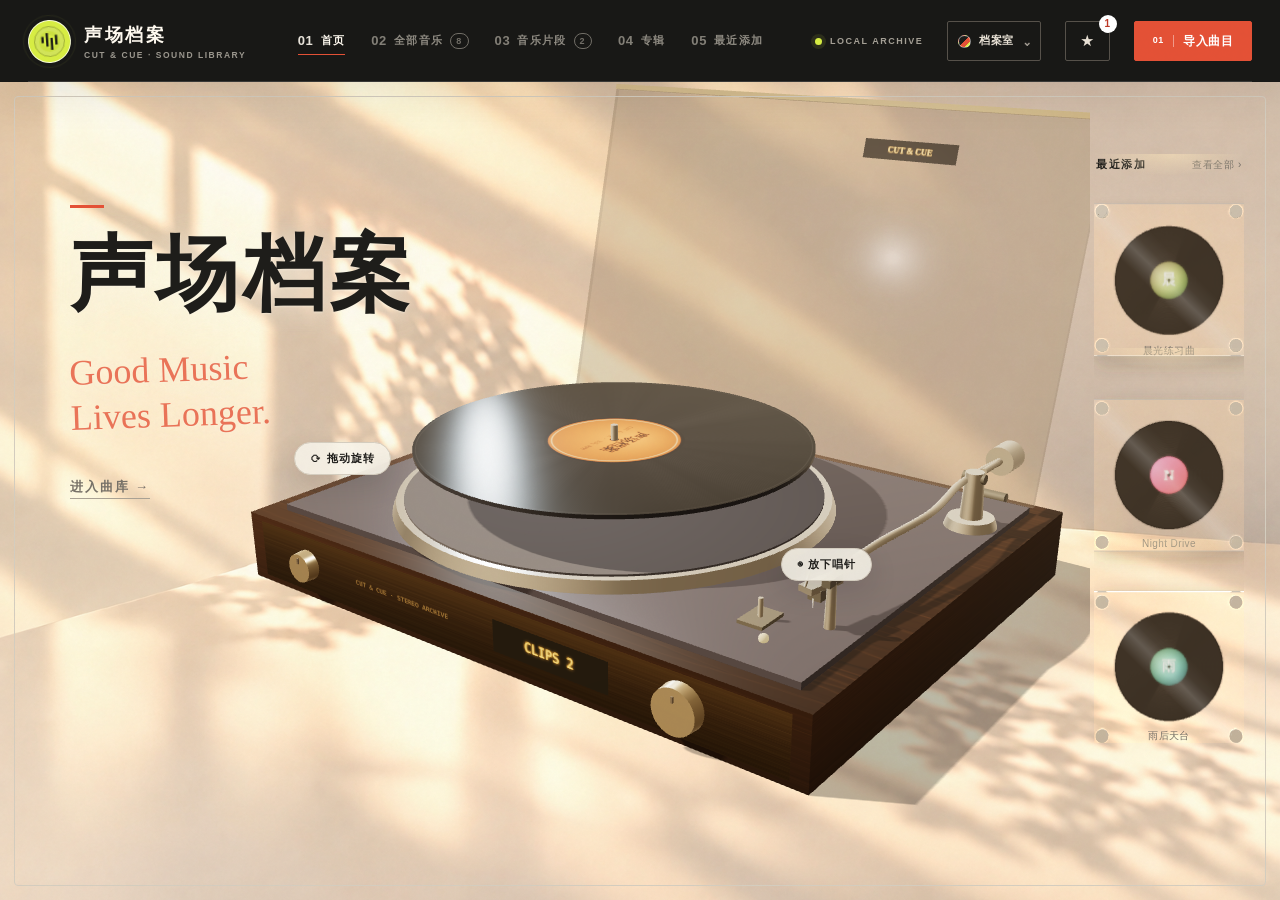
==== commit 3d2c5a76: "feat: 首页视觉重构 + 全新应用图标，release v0.2.0 - 首页改为左 editorial 标题块 + 右侧 3D 亚克力唱片墙（最近添加，可翻页、选片上机） - 唱机云雾主题粉色系" ====
--- a/frontend/preview.html
+++ b/frontend/preview.html
@@ -70,6 +70,8 @@
                     type="button"
                     aria-expanded="false"
                     aria-controls="themeMenu"
+                    aria-label="切换主题"
+                    title="切换主题"
                 >
                     <span class="theme-toggle-swatch" aria-hidden="true"></span>
                     <span id="themeToggleLabel">档案室</span>
--- a/frontend/style.css
+++ b/frontend/style.css
@@ -3187,6 +3187,108 @@
 
 .catalog-detail .music-list {
     overflow: hidden;
+}
+
+/* 专辑标题下方的专辑 Tag 行 */
+.catalog-detail-tags {
+    display: flex;
+    flex-wrap: wrap;
+    align-items: center;
+    gap: 6px;
+
+    margin-top: -4px;
+    padding: 0 4px 12px;
+}
+
+.catalog-detail-tags .album-tag {
+    padding-right: 4px;
+    cursor: default;
+}
+
+.album-tag-remove {
+    margin-left: 3px;
+    padding: 0 2px;
+
+    border: 0;
+    border-radius: 50%;
+
+    background: transparent;
+    color: inherit;
+
+    font: inherit;
+    line-height: 1;
+
+    cursor: pointer;
+    opacity: 0.5;
+}
+
+.album-tag-remove:hover,
+.album-tag-remove:focus-visible {
+    opacity: 1;
+    outline: none;
+}
+
+/* 窄宽度适配：以「列表所在容器」的实际宽度为准，专辑目录右侧（.catalog-detail）
+   和全部音乐主列表（.main-scroll-area）通用——每条规则都按离行最近的容器求值。
+   视口媒体查询看不出侧栏、专辑列表、详情/片段面板挤占后的剩余空间，
+   波形先随容器宽度伸缩，容器实在放不下时才隐藏，
+   最后才压缩图标/操作区，保证音乐标题和 Tag 始终有地方放。
+   旧 WebView 不支持 container queries 时 cqw 声明被忽略、
+   @container 不生效，退化为原有的 900px 视口规则。 */
+.main-scroll-area,
+.catalog-detail {
+    container-type: inline-size;
+}
+
+.main-scroll-area .row-wave {
+    flex-shrink: 1;
+    min-width: 110px;
+    width: clamp(110px, 28cqw, 300px);
+}
+
+@container (max-width: 520px) {
+    .main-scroll-area .row-wave {
+        display: none;
+    }
+}
+
+@container (max-width: 450px) {
+    .main-scroll-area .music-row {
+        padding: 10px 12px;
+    }
+
+    .main-scroll-area .music-icon {
+        width: 38px;
+        height: 38px;
+        margin-right: 10px;
+        font-size: 17px;
+    }
+
+    .main-scroll-area .music-actions {
+        flex-wrap: wrap;
+        justify-content: flex-end;
+        gap: 4px;
+        max-width: 72px;
+        margin-left: 8px;
+    }
+
+    .main-scroll-area .music-actions .icon-action {
+        width: 30px;
+        min-width: 30px;
+        height: 30px;
+    }
+
+    /* 操作区换行后行变高，Tag 收成一行避免整行继续被撑高。 */
+    .main-scroll-area .music-tags {
+        max-height: 22px;
+        flex-wrap: nowrap;
+        overflow: hidden;
+    }
+
+    .main-scroll-area .music-tags .tag,
+    .main-scroll-area .music-tags .quick-tag-button {
+        flex: 0 0 auto;
+    }
 }
 
 /* =========================================================
@@ -5894,7 +5996,6 @@
 .toast { color: #fff; background: var(--ink); border: 1px solid #514d47; border-radius: 2px; }
 
 @media (max-width: 1040px) {
-    .studio-status { display: none; }
     .music-actions { opacity: 1; }
 }
 
@@ -7181,11 +7282,6 @@
     animation: vinyl-turn 7s linear infinite;
 }
 
-/* 无封面曲目图标持续轻微律动（两个主题都保留）；有封面的图标平时静止，hover 才旋转。 */
-.music-row .music-icon:not(:has(img)) {
-    animation: sound-breathe 2.4s ease-in-out infinite;
-}
-
 .music-list {
     position: relative;
 }
@@ -7268,10 +7364,6 @@
     62% { opacity: .8; }
     82%, 100% { left: 125%; opacity: 0; }
 }
-@keyframes sound-breathe {
-    0%, 100% { transform: translateY(0) scale(1); box-shadow: 0 8px 18px rgba(54,126,153,.14); }
-    50% { transform: translateY(-3px) scale(1.055); box-shadow: 0 13px 26px rgba(54,126,153,.3); }
-}
 @keyframes library-scan {
     0%, 58% { left: -24%; opacity: 0; }
     64% { opacity: .22; }
@@ -7340,6 +7432,11 @@
     flex-direction: column;
 }
 
+/* 数据库路径条属于工作区，首页（封面）不显示 */
+body.view-home .database-path-wrap {
+    display: none;
+}
+
 .home-hero {
     position: relative;
     flex: 1;
@@ -7365,20 +7462,8 @@
     transition: opacity .5s ease;
 }
 
-/* 底部渐隐 scrim：唱机放大延伸到标题区时先没入这层纸色，
-   文字始终清晰，机器不会被标题硬切成两截。 */
-.home-hero::after {
-    content: "";
-    position: absolute;
-    left: 0;
-    right: 0;
-    bottom: 0;
-    height: 32%;
-    z-index: 1;
-    pointer-events: none;
-    background: linear-gradient(to bottom, transparent, color-mix(in srgb, var(--bg) 94%, transparent));
-    mask-image: linear-gradient(to bottom, transparent, #000 62%);
-}
+/* 首页有实拍背景图后，底部渐隐 scrim 会变成一条横在照片上的白纱——去掉。
+   角落小字改用 text-shadow 保可读性。 */
 
 .home-kicker {
     margin-top: 30px;
@@ -7408,19 +7493,6 @@
     inset: 0;
     z-index: 0;
     animation: home-rise .8s .18s cubic-bezier(.16,1,.3,1) backwards;
-}
-
-.home-stage-hint {
-    position: absolute;
-    right: 14px;
-    bottom: 8px;
-    z-index: 2;
-    pointer-events: none;
-    color: var(--subtext);
-    font-size: 10px;
-    font-weight: 700;
-    letter-spacing: .14em;
-    opacity: .72;
 }
 
 /* 文字与操作层：浮在唱机画布之上 */
@@ -7618,6 +7690,9 @@
     align-items: center;
     justify-content: center;
     gap: 2px;
+
+    /* 极端窄时裁掉两端，而不是让按钮溢出叠到 brand / 操作区上。 */
+    overflow: hidden;
 }
 
 /* 覆盖侧栏时代的 .nav-item 盒模型与红色指示条 */
@@ -7715,9 +7790,19 @@
     opacity: 1;
 }
 
+/* 顶栏拥挤分级：先收装饰信息，再收按钮上的编号与文字，
+   保证主导航在任何窗口宽度下都不被挤压重叠。 */
+@media (max-width: 1200px) {
+    .studio-status { display: none; }
+    .top-actions { gap: 14px; }
+}
+
 @media (max-width: 1120px) {
     .top-nav-idx { display: none; }
     .top-nav .nav-item { padding: 9px 9px; letter-spacing: .08em; }
+    /* 导入按钮的「01」编号和主题按钮的文字都是可省的装饰。 */
+    .button-index { display: none; }
+    #themeToggleLabel { display: none; }
 }
 
 @media (max-width: 980px) {
@@ -8073,12 +8158,12 @@
     transition: opacity .3s ease;
 }
 
-/* ≥1100px：上墙，唱片箱按钮隐去，唱机取景与文字一同左移让出墙面 */
+/* ≥1100px：上墙，唱片箱按钮隐去，唱机以窗口中心线为轴居中 */
 @media (min-width: 1100px) {
     .vinyl-wall { display: flex; }
     .home-crate-btn { display: none; }
-    /* 右让唱片墙、左让 editorial 标题块，唱机居中偏右 */
-    .home-stage { right: 190px; left: clamp(90px, 8vw, 150px); }
+    /* 左右边距对称 = 唱机落在窗口正中央（左标题块与画布垂直错层，不打架） */
+    .home-stage { right: 190px; left: 190px; }
     .home-hero { padding-right: 220px; }
 }
 
@@ -8102,7 +8187,7 @@
         gap: 20px;
     }
     .vinyl-frame { width: 162px; }
-    .home-stage { right: 386px; }
+    .home-stage { right: 386px; left: 386px; }
     .home-hero { padding-right: 416px; }
 }
 
@@ -8121,9 +8206,9 @@
    窄屏（<1100px）回退到居中版（kicker/title/actions/stats）。
 ========================================================= */
 
-/* 晨窗叶影：实拍风背景图（assets/home-bg-sky.jpg），只铺在云雾首页 */
+/* 晨窗叶影：实拍风背景图，云雾/档案室各一张，只铺在首页 */
 .home-bokeh {
-    display: none;
+    display: block;
     position: absolute;
     inset: 0;
     z-index: 0;
@@ -8133,16 +8218,17 @@
 }
 
 body[data-theme="sky"] .home-bokeh {
-    display: block;
     background-image: url("assets/home-bg-sky.jpg");
 }
 
+body[data-theme="archive"] .home-bokeh {
+    background-image: url("assets/home-bg-archive.png");
+}
+
 /* ---------- 宽屏：隐藏居中版，启用设计稿构图 ---------- */
 
 .home-editorial,
-.stage-tip,
-.stage-orbit,
-.home-corner {
+.stage-tip {
     display: none;
 }
 
@@ -8152,12 +8238,11 @@
     .home-title-small,
     .home-subtitle,
     .home-actions,
-    .home-stats,
-    .home-stage-hint {
+    .home-stats {
         display: none;
     }
 
-    /* 左侧 editorial 标题块 */
+    /* 左侧 editorial 标题块（纯文字，指针穿透不挡唱机拖拽） */
     .home-editorial {
         display: block;
         position: absolute;
@@ -8165,6 +8250,7 @@
         top: 15%;
         z-index: 2;
         max-width: 420px;
+        pointer-events: none;
         animation: home-rise .8s .12s cubic-bezier(.16,1,.3,1) backwards;
     }
 
@@ -8187,25 +8273,8 @@
         color: var(--text);
     }
 
-    .home-ed-eng {
-        margin: 16px 0 0;
-        font-size: 11px;
-        font-weight: 800;
-        letter-spacing: .34em;
-        color: var(--subtext);
-    }
-
-    .home-ed-sub {
-        margin: 36px 0 0;
-        font-size: 15.5px;
-        line-height: 2;
-        letter-spacing: .06em;
-        color: var(--text);
-        opacity: .82;
-    }
-
     .home-ed-script {
-        margin: 42px 0 0;
+        margin: 28px 0 0;
         font-family: "Snell Roundhand", "Brush Script MT", cursive;
         font-size: 36px;
         line-height: 1.25;
@@ -8244,68 +8313,6 @@
         transform: translateY(6px);
     }
 
-    /* 360° 环绕机位：与 .home-stage 同一条左右缩进 = 同一中心线 */
-    .stage-orbit {
-        display: flex;
-        position: absolute;
-        left: clamp(90px, 8vw, 150px);
-        right: 190px;
-        bottom: 12%;
-        z-index: 2;
-        justify-content: center;
-        align-items: center;
-        gap: 20px;
-        animation: home-rise .8s 1.1s cubic-bezier(.16,1,.3,1) backwards;
-    }
-
-    .orbit-btn {
-        width: 30px;
-        height: 30px;
-        border-radius: 50%;
-        border: 1px solid var(--border-strong);
-        background: color-mix(in srgb, var(--panel) 82%, transparent);
-        backdrop-filter: blur(6px);
-        color: var(--subtext);
-        font-size: 15px;
-        line-height: 1;
-        cursor: pointer;
-        transition: color .2s, border-color .2s, transform .2s;
-    }
-
-    .orbit-btn:hover {
-        color: var(--primary);
-        border-color: var(--primary);
-        transform: scale(1.08);
-    }
-
-    .orbit-label {
-        font-size: 10px;
-        font-weight: 800;
-        letter-spacing: .22em;
-        color: var(--subtext);
-        font-variant-numeric: tabular-nums;
-    }
-
-    /* 角落小字 */
-    .home-corner {
-        display: block;
-        position: absolute;
-        bottom: 24px;
-        z-index: 2;
-        font-size: 8.5px;
-        font-weight: 700;
-        letter-spacing: .2em;
-        line-height: 2;
-        color: var(--subtext);
-        opacity: .8;
-        text-transform: uppercase;
-        pointer-events: none;
-        animation: home-rise .8s 1.2s cubic-bezier(.16,1,.3,1) backwards;
-    }
-
-    .home-corner-l { left: 34px; }
-    .home-corner-r { right: 34px; text-align: right; }
-
     /* 唱片墙带上「最近添加 / 查看全部」小标题 */
     .wall-head {
         position: relative;
@@ -8337,10 +8344,6 @@
     .wall-more:hover { color: var(--primary); }
 }
 
-@media (min-width: 1500px) {
-    .stage-orbit { right: 386px; left: clamp(90px, 8vw, 150px); }
-}
-
 /* 首页播放条：从通栏变成悬浮卡片（两主题通用） */
 body.view-home .player-bar {
     position: fixed;
@@ -8382,3 +8385,136 @@
     background: var(--primary-grad);
     border-color: transparent;
 }
+
+/* =========================================================
+   飞片上机：点墙上唱片时克隆一张唱片飞到唱机转盘
+   （DOM 动画，落点由 Turntable.platterScreenPoint 给出）
+========================================================= */
+
+.vinyl-fly {
+    position: fixed;
+    z-index: 220;
+
+    border-radius: 50%;
+
+    pointer-events: none;
+
+    background:
+        repeating-radial-gradient(circle at 50% 50%,
+            #171413 0 2px, #211c1a 2px 4px);
+
+    box-shadow:
+        0 18px 42px rgba(20, 14, 8, .42),
+        inset 0 0 0 1px rgba(255, 255, 255, .08);
+
+    transition:
+        transform .7s cubic-bezier(.42, .04, .28, 1),
+        opacity .7s ease;
+
+    will-change: transform, opacity;
+}
+
+/* 中央标签：有封面用封面，没封面用暖纸色 */
+.vinyl-fly::before {
+    content: "";
+    position: absolute;
+    inset: 31%;
+
+    border-radius: 50%;
+
+    background-color: #d29a55;
+    background-image: var(--fly-cover, none);
+    background-size: cover;
+    background-position: center;
+
+    box-shadow: inset 0 0 0 2px rgba(255, 244, 224, .35);
+}
+
+/* 轴孔 */
+.vinyl-fly::after {
+    content: "";
+    position: absolute;
+    left: 50%;
+    top: 50%;
+
+    width: 4.5%;
+    height: 4.5%;
+
+    border-radius: 50%;
+
+    background: #0a0a0c;
+
+    transform: translate(-50%, -50%);
+}
+
+/* =========================================================
+   首页收尾：进入曲库链接 / 空库引导 / 云雾标题可读性
+========================================================= */
+
+/* editorial 里的「进入曲库 →」文字链：editorial 整体 pointer-events:none，
+   链接自己要恢复可点 */
+.home-ed-enter {
+    display: inline-block;
+    margin-top: 44px;
+    padding: 0 0 3px;
+
+    border: 0;
+    border-bottom: 1px solid var(--border-strong);
+    background: none;
+
+    font-size: 13px;
+    font-weight: 700;
+    letter-spacing: .14em;
+    color: var(--subtext);
+
+    cursor: pointer;
+    pointer-events: auto;
+
+    transition: color .2s, border-color .2s;
+}
+
+.home-ed-enter:hover {
+    color: var(--primary);
+    border-bottom-color: var(--primary);
+}
+
+/* 空库引导：唱机下方居中，只在没有任何曲目时出现 */
+.home-empty {
+    position: absolute;
+    left: 50%;
+    bottom: 9%;
+    z-index: 3;
+
+    transform: translateX(-50%);
+
+    text-align: center;
+
+    animation: home-rise .8s .5s cubic-bezier(.16,1,.3,1) backwards;
+}
+
+.home-empty p {
+    margin: 0 0 14px;
+    font-size: 13px;
+    letter-spacing: .1em;
+    color: var(--subtext);
+}
+
+/* 云雾主题：实拍背景图上给大标题/手写体加柔光，保证可读 */
+body[data-theme="sky"] .home-ed-title,
+body[data-theme="sky"] .home-ed-script,
+body[data-theme="sky"] .home-title-small,
+body[data-theme="sky"] .home-subtitle {
+    text-shadow:
+        0 1px 2px rgba(255, 255, 255, .5),
+        0 4px 30px rgba(255, 255, 255, .65);
+}
+
+/* 档案室同理：米白柔光压一压叶影的杂讯 */
+body[data-theme="archive"] .home-ed-title,
+body[data-theme="archive"] .home-ed-script,
+body[data-theme="archive"] .home-title-small,
+body[data-theme="archive"] .home-subtitle {
+    text-shadow:
+        0 1px 2px rgba(250, 244, 230, .55),
+        0 4px 30px rgba(250, 244, 230, .75);
+}
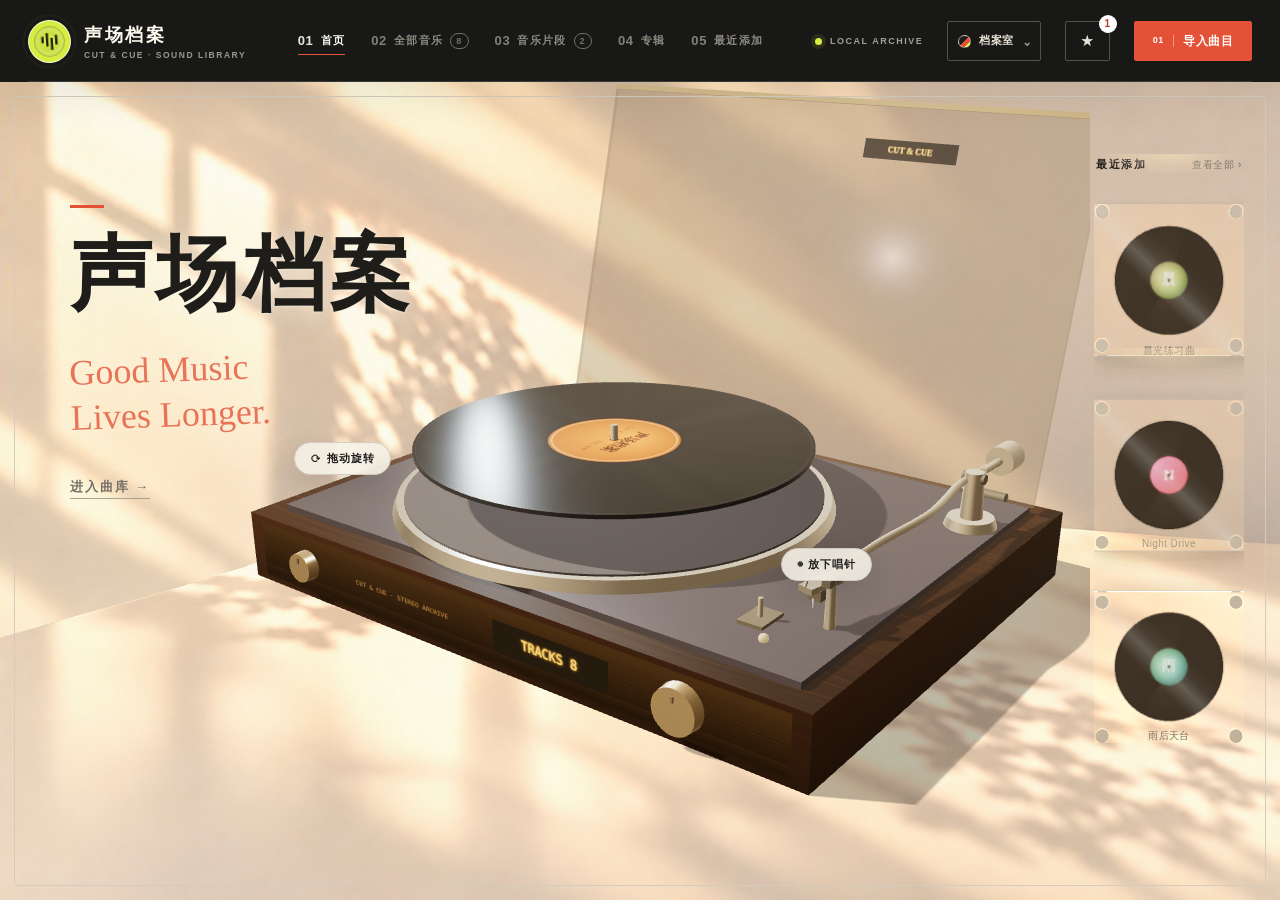
==== commit 6caa7368: "feat: 剪辑工作流四件套，release v0.2.1 - 快捷键：J/K/L shuttle（按住连发）+ 空格播放暂停 + ←→ ±5s，   双击 L 切 1.5×/2× 倍速，M 在当前播" ====
--- a/frontend/preview.html
+++ b/frontend/preview.html
@@ -319,6 +319,10 @@
                 00:00 / 00:00
             </span>
 
+            <button id="playerLoopBtn" class="player-btn" title="片段循环（AB）" disabled>
+                AB
+            </button>
+
             <button id="playerAddCandidateBtn" class="player-btn" title="加入候选">
                 ＋
             </button>
@@ -591,6 +595,7 @@
 
     <div class="clip-editor-footer">
         <button id="cancelClipEditor" class="secondary-btn">取消</button>
+        <button id="clipExportBtn" class="secondary-btn">导出选区 ⤓</button>
         <button id="saveClipBtn" class="primary-btn">保存片段</button>
     </div>
 
--- a/frontend/style.css
+++ b/frontend/style.css
@@ -8518,3 +8518,53 @@
         0 1px 2px rgba(250, 244, 230, .55),
         0 4px 30px rgba(250, 244, 230, .75);
 }
+
+/* 片段 AB 循环按钮的激活态 */
+.player-btn.is-active {
+    color: #fff;
+    background: var(--primary-grad, var(--primary));
+    border-color: transparent;
+    font-weight: 800;
+}
+
+body[data-theme="sky"] .player-btn.is-active {
+    color: #fff;
+    background: var(--primary-grad);
+    border-color: transparent;
+}
+
+/* 最近视图：添加/使用 口径切换 + 使用次数徽标 */
+.recent-mode-bar {
+    display: flex;
+    gap: 8px;
+    margin-bottom: 12px;
+}
+
+.recent-mode-btn {
+    padding: 5px 14px;
+    border-radius: 999px;
+    border: 1px solid var(--border-strong);
+    background: transparent;
+    color: var(--subtext);
+    font-size: 11px;
+    font-weight: 700;
+    letter-spacing: .08em;
+    cursor: pointer;
+    transition: color .2s, border-color .2s, background .2s;
+}
+
+.recent-mode-btn:hover {
+    color: var(--primary-strong, var(--primary));
+    border-color: var(--primary);
+}
+
+.recent-mode-btn.active {
+    color: #fff;
+    background: var(--primary-grad, var(--primary));
+    border-color: transparent;
+}
+
+.usage-badge {
+    color: var(--primary-strong, var(--primary));
+    font-weight: 700;
+}
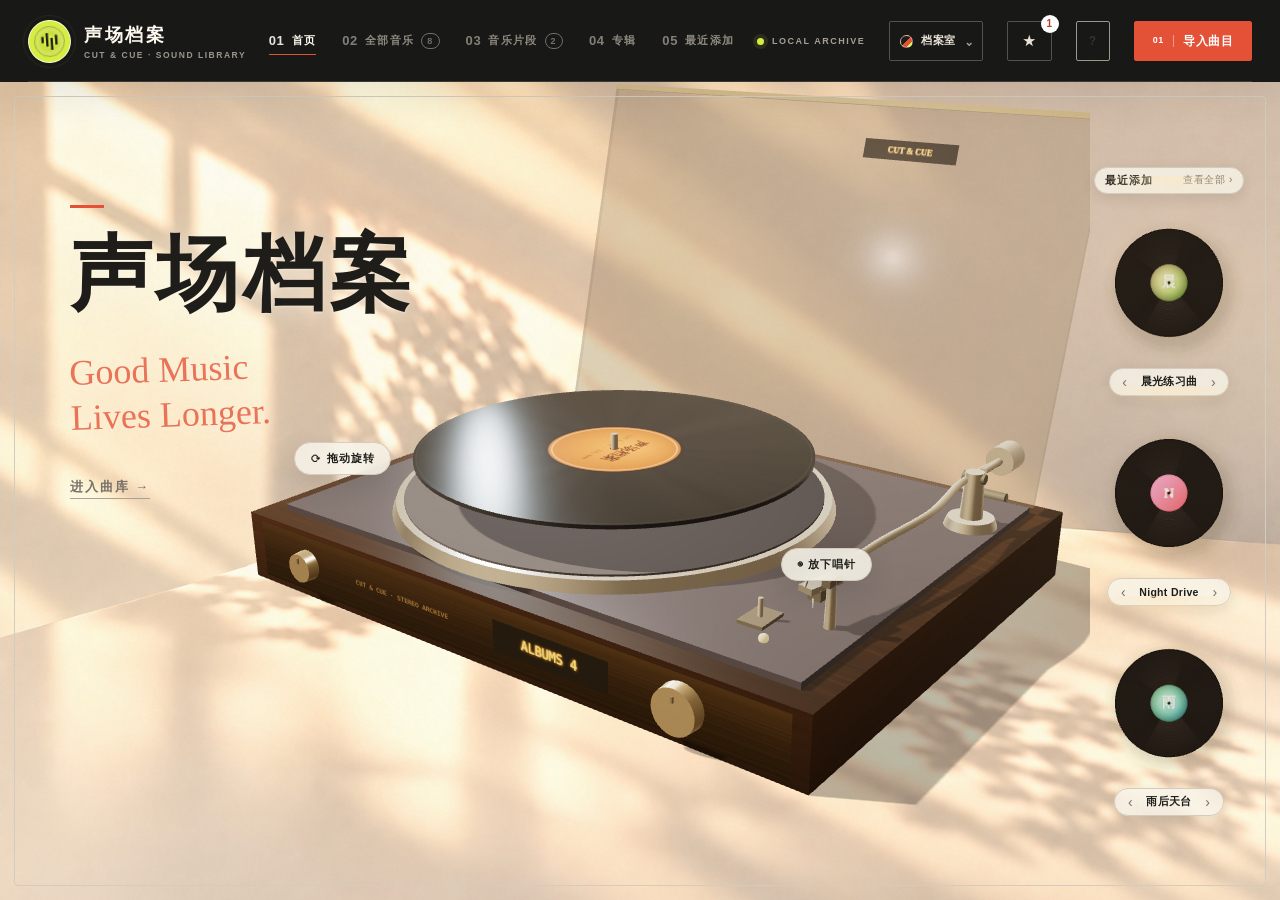
==== commit 668fc2e0: "feat: 快捷键速查面板 + 唱片墙裸盘化与易用性修正，release v0.2.2 - 新增快捷键速查面板：按 ? 或顶栏 ? 按钮打开 - 唱片墙改裸盘悬浮设计（去掉亚克力框与螺丝）；翻片并入歌" ====
--- a/frontend/preview.html
+++ b/frontend/preview.html
@@ -95,6 +95,7 @@
                 <span aria-hidden="true">★</span>
                 <span id="candidateNavCount" class="candidate-trigger-count">0</span>
             </button>
+            <button id="shortcutHelpBtn" class="secondary-btn shortcut-help-trigger" type="button" title="快捷键（按 ? 打开）" aria-label="快捷键帮助">?</button>
             <button id="importBtn" class="primary-btn">
                 <span class="button-index">01</span> 导入曲目
             </button>
@@ -352,6 +353,49 @@
 
 
 <!-- ============================= -->
+<!-- 快捷键速查 -->
+<!-- ============================= -->
+
+<div id="shortcutsModal" class="modal hidden">
+
+    <div class="modal-box shortcuts-box">
+
+        <div class="modal-header">
+            <h2>快捷键</h2>
+            <button class="icon-btn" data-close-modal>×</button>
+        </div>
+
+        <div class="modal-body">
+
+            <div class="shortcut-group">
+                <div class="shortcut-group-title">试听</div>
+                <div class="shortcut-row"><span class="shortcut-keys"><kbd>空格</kbd><kbd>K</kbd></span><span>播放 / 暂停</span></div>
+                <div class="shortcut-row"><span class="shortcut-keys"><kbd>J</kbd><kbd>←</kbd></span><span>倒退 5 秒（按住连发）· 双击退 15 秒</span></div>
+                <div class="shortcut-row"><span class="shortcut-keys"><kbd>L</kbd><kbd>→</kbd></span><span>前进 5 秒（按住连发）· 双击切换 1× / 1.5× / 2× 倍速</span></div>
+                <div class="shortcut-row"><span class="shortcut-keys"><kbd>M</kbd></span><span>边听边裁：在当前播放位置打开裁剪器</span></div>
+            </div>
+
+            <div class="shortcut-group">
+                <div class="shortcut-group-title">裁剪器</div>
+                <div class="shortcut-row"><span class="shortcut-keys"><kbd>空格</kbd></span><span>从头试听整曲</span></div>
+                <div class="shortcut-row"><span class="shortcut-keys"><kbd>I</kbd></span><span>当前位置设为片段起点</span></div>
+                <div class="shortcut-row"><span class="shortcut-keys"><kbd>O</kbd></span><span>当前位置设为片段终点</span></div>
+            </div>
+
+            <div class="shortcut-group">
+                <div class="shortcut-group-title">通用</div>
+                <div class="shortcut-row"><span class="shortcut-keys"><kbd>/</kbd></span><span>聚焦搜索框</span></div>
+                <div class="shortcut-row"><span class="shortcut-keys"><kbd>Esc</kbd></span><span>关闭弹窗 / 清除筛选</span></div>
+                <div class="shortcut-row"><span class="shortcut-keys"><kbd>?</kbd></span><span>打开本面板</span></div>
+            </div>
+
+        </div>
+
+    </div>
+
+</div>
+
+<!-- ============================= -->
 <!-- 导入音乐弹窗 -->
 <!-- ============================= -->
 
--- a/frontend/style.css
+++ b/frontend/style.css
@@ -7993,9 +7993,12 @@
 .vinyl-wall {
     display: none;
     position: absolute;
-    top: 45%;
+    /* 垂直居中，但墙比 hero 高时贴顶不越界（margin auto 的夹持特性） */
+    top: 0;
+    bottom: 0;
+    height: max-content;
+    margin: auto 0;
     right: 36px;
-    transform: translateY(-50%);
     z-index: 2;
     flex-direction: column;
     width: 150px;
@@ -8064,37 +8067,69 @@
     border-radius: 3px;
 }
 
-/* 左右翻片：hover 这帧才浮现 */
+/* 翻片 + 歌名：一颗毛玻璃药片，和唱机提示胶囊同一语言 */
+.vinyl-caption {
+    display: flex;
+    justify-content: center;
+    margin-top: 10px;
+}
+
+.vinyl-caption-inner {
+    display: inline-flex;
+    align-items: center;
+    gap: 2px;
+    max-width: 100%;
+    padding: 2px 4px;
+    border-radius: 999px;
+    border: 1px solid var(--border);
+    background: color-mix(in srgb, var(--panel) 82%, transparent);
+    backdrop-filter: blur(8px);
+    box-shadow: 0 4px 14px rgba(20, 18, 14, .10);
+}
+
+.vinyl-caption-text {
+    min-width: 0;
+    max-width: 92px;
+    overflow: hidden;
+    text-overflow: ellipsis;
+    white-space: nowrap;
+    padding: 0 3px;
+    font-size: 10.5px;
+    font-weight: 600;
+    letter-spacing: .03em;
+    color: var(--text);
+    text-align: center;
+}
+
 .vinyl-flip {
-    position: absolute;
-    top: 50%;
-    transform: translateY(-50%);
-    z-index: 2;
-    width: 24px;
-    height: 40px;
-    padding: 0;
-    border: 1px solid var(--border-strong);
-    border-radius: 3px;
-    background: color-mix(in srgb, var(--panel) 88%, transparent);
-    color: var(--text);
-    font-size: 15px;
+    flex-shrink: 0;
+    width: 22px;
+    height: 22px;
+    display: grid;
+    place-items: center;
+    border: 0;
+    border-radius: 50%;
+    background: transparent;
+    color: var(--subtext);
+    font-size: 14px;
     line-height: 1;
     cursor: pointer;
+    transition: background .15s ease, color .15s ease;
+}
+
+.vinyl-flip:hover {
+    background: var(--primary);
+    color: #fff;
+}
+
+.vinyl-flip:disabled {
     opacity: 0;
-    transition: opacity .2s ease;
-}
-
-.vinyl-frame:hover .vinyl-flip,
-.vinyl-flip:focus-visible {
-    opacity: 1;
-}
-
-.vinyl-flip-prev { left: -12px; }
-.vinyl-flip-next { right: -12px; }
-
-.vinyl-flip:disabled {
-    opacity: 0 !important;
     pointer-events: none;
+}
+
+/* 空相框不显示药片 */
+.vinyl-frame.is-empty .vinyl-caption {
+    visibility: hidden;
 }
 
 /* 正在播放的小签 */
@@ -8118,17 +8153,6 @@
     display: block;
 }
 
-.vinyl-caption {
-    display: block;
-    margin-top: 8px;
-    text-align: center;
-    font-size: 10px;
-    letter-spacing: .04em;
-    color: var(--subtext);
-    white-space: nowrap;
-    overflow: hidden;
-    text-overflow: ellipsis;
-}
 
 /* 空相框：曲库没填满时引导导入（3D 不渲染，DOM 画虚线框） */
 .vinyl-frame.is-empty .vinyl-box {
@@ -8173,9 +8197,14 @@
 }
 
 /* 窗口偏矮：帧小一号，别把标题区挤没 */
-@media (min-width: 1100px) and (max-height: 720px) {
-    .vinyl-wall { width: 118px; }
-    .wall-frames { gap: 16px; }
+@media (min-width: 1100px) and (max-height: 800px) {
+    .vinyl-wall { width: 126px; }
+    .wall-frames { gap: 14px; }
+}
+
+@media (min-width: 1100px) and (max-height: 680px) {
+    .vinyl-wall { width: 108px; }
+    .wall-frames { gap: 10px; }
 }
 
 /* ≥1500px：2×3 挂六张 */
@@ -8318,16 +8347,28 @@
         position: relative;
         z-index: 1;
         display: flex;
-        align-items: baseline;
+        align-items: center;
         justify-content: space-between;
-        gap: 8px;
-        padding: 0 2px;
+        gap: 6px;
+        padding: 5px 10px;
         margin-bottom: 14px;
         font-size: 11px;
         font-weight: 800;
-        letter-spacing: .14em;
+        letter-spacing: .1em;
+        white-space: nowrap;
         color: var(--text);
+        border: 1px solid var(--border);
+        border-radius: 999px;
+        background: color-mix(in srgb, var(--panel) 82%, transparent);
+        backdrop-filter: blur(8px);
+        box-shadow: 0 4px 14px rgba(20, 18, 14, .10);
         animation: home-rise .7s .24s cubic-bezier(.16,1,.3,1) backwards;
+    }
+
+    .wall-head span,
+    .wall-head .wall-more {
+        white-space: nowrap;
+        overflow: hidden;
     }
 
     .wall-more {
@@ -8519,20 +8560,6 @@
         0 4px 30px rgba(250, 244, 230, .75);
 }
 
-/* 片段 AB 循环按钮的激活态 */
-.player-btn.is-active {
-    color: #fff;
-    background: var(--primary-grad, var(--primary));
-    border-color: transparent;
-    font-weight: 800;
-}
-
-body[data-theme="sky"] .player-btn.is-active {
-    color: #fff;
-    background: var(--primary-grad);
-    border-color: transparent;
-}
-
 /* 最近视图：添加/使用 口径切换 + 使用次数徽标 */
 .recent-mode-bar {
     display: flex;
@@ -8563,8 +8590,61 @@
     background: var(--primary-grad, var(--primary));
     border-color: transparent;
 }
-
-.usage-badge {
-    color: var(--primary-strong, var(--primary));
+/* 快捷键速查面板 */
+.shortcut-help-trigger {
+    min-width: 34px;
+    padding: 0 10px;
+    font-weight: 800;
+}
+
+.shortcuts-box {
+    max-width: 480px;
+}
+
+.shortcut-group {
+    margin-bottom: 18px;
+}
+
+.shortcut-group:last-child {
+    margin-bottom: 0;
+}
+
+.shortcut-group-title {
+    font-size: 10px;
+    font-weight: 800;
+    letter-spacing: .18em;
+    color: var(--subtext);
+    margin-bottom: 8px;
+    text-transform: uppercase;
+}
+
+.shortcut-row {
+    display: flex;
+    align-items: baseline;
+    gap: 14px;
+    padding: 5px 0;
+    font-size: 12.5px;
+    color: var(--text);
+}
+
+.shortcut-keys {
+    flex-shrink: 0;
+    min-width: 118px;
+    display: flex;
+    gap: 5px;
+}
+
+.shortcut-row kbd {
+    display: inline-block;
+    min-width: 22px;
+    padding: 2px 7px;
+    text-align: center;
+    font-family: ui-monospace, monospace;
+    font-size: 11px;
     font-weight: 700;
-}
+    color: var(--text);
+    background: var(--bg);
+    border: 1px solid var(--border-strong);
+    border-bottom-width: 2px;
+    border-radius: 5px;
+}
